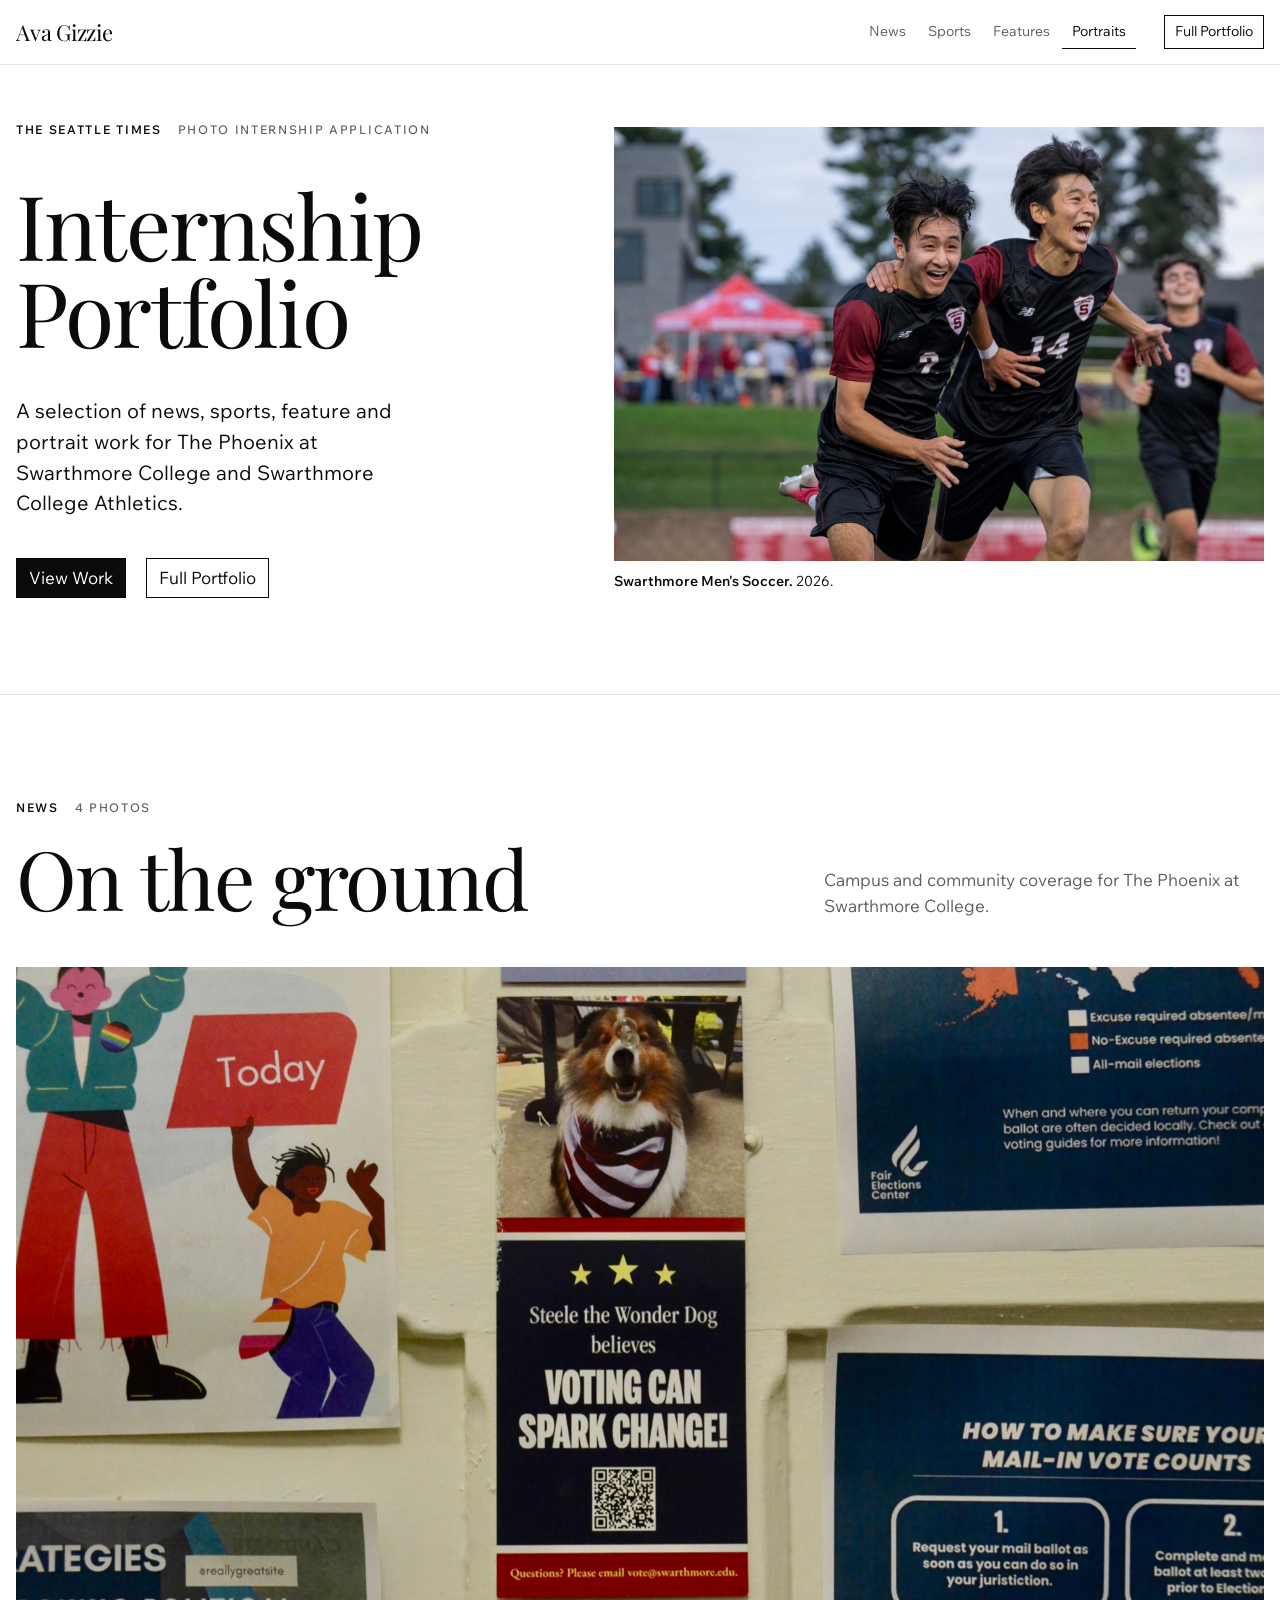
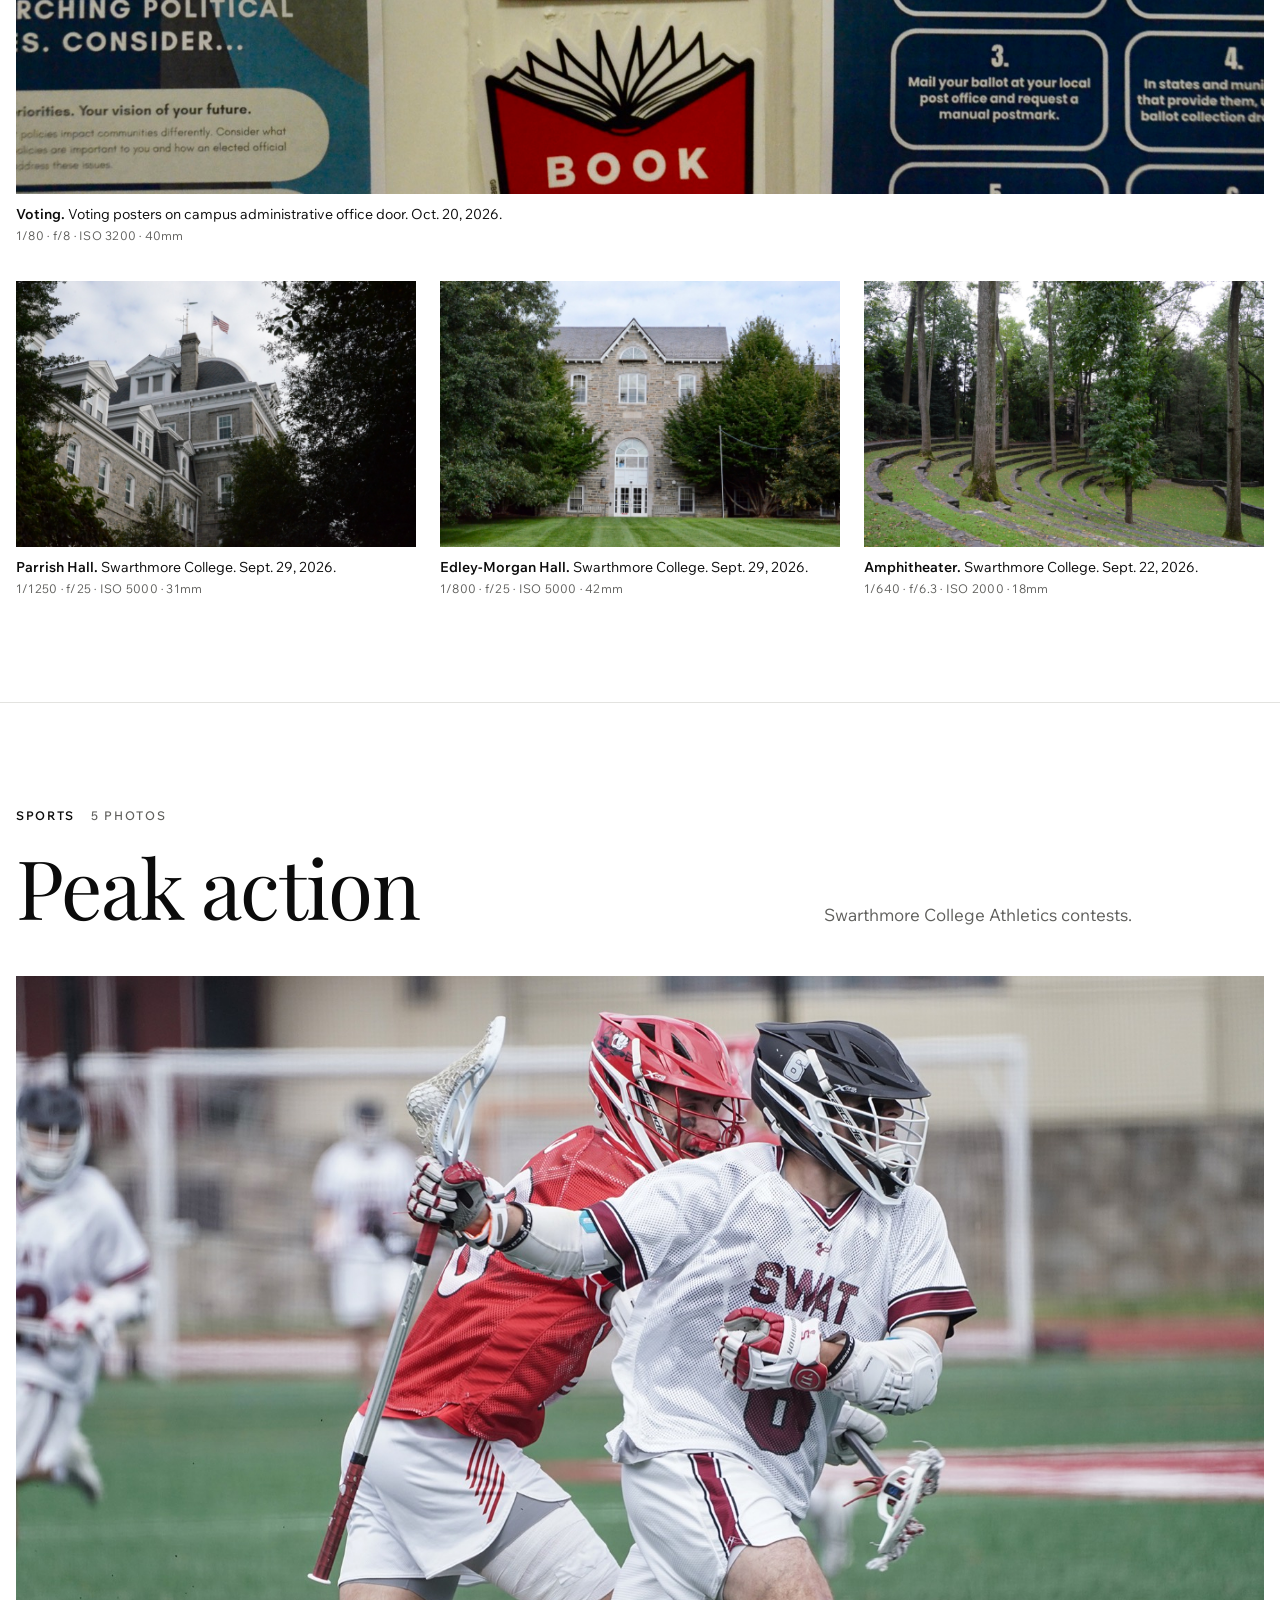
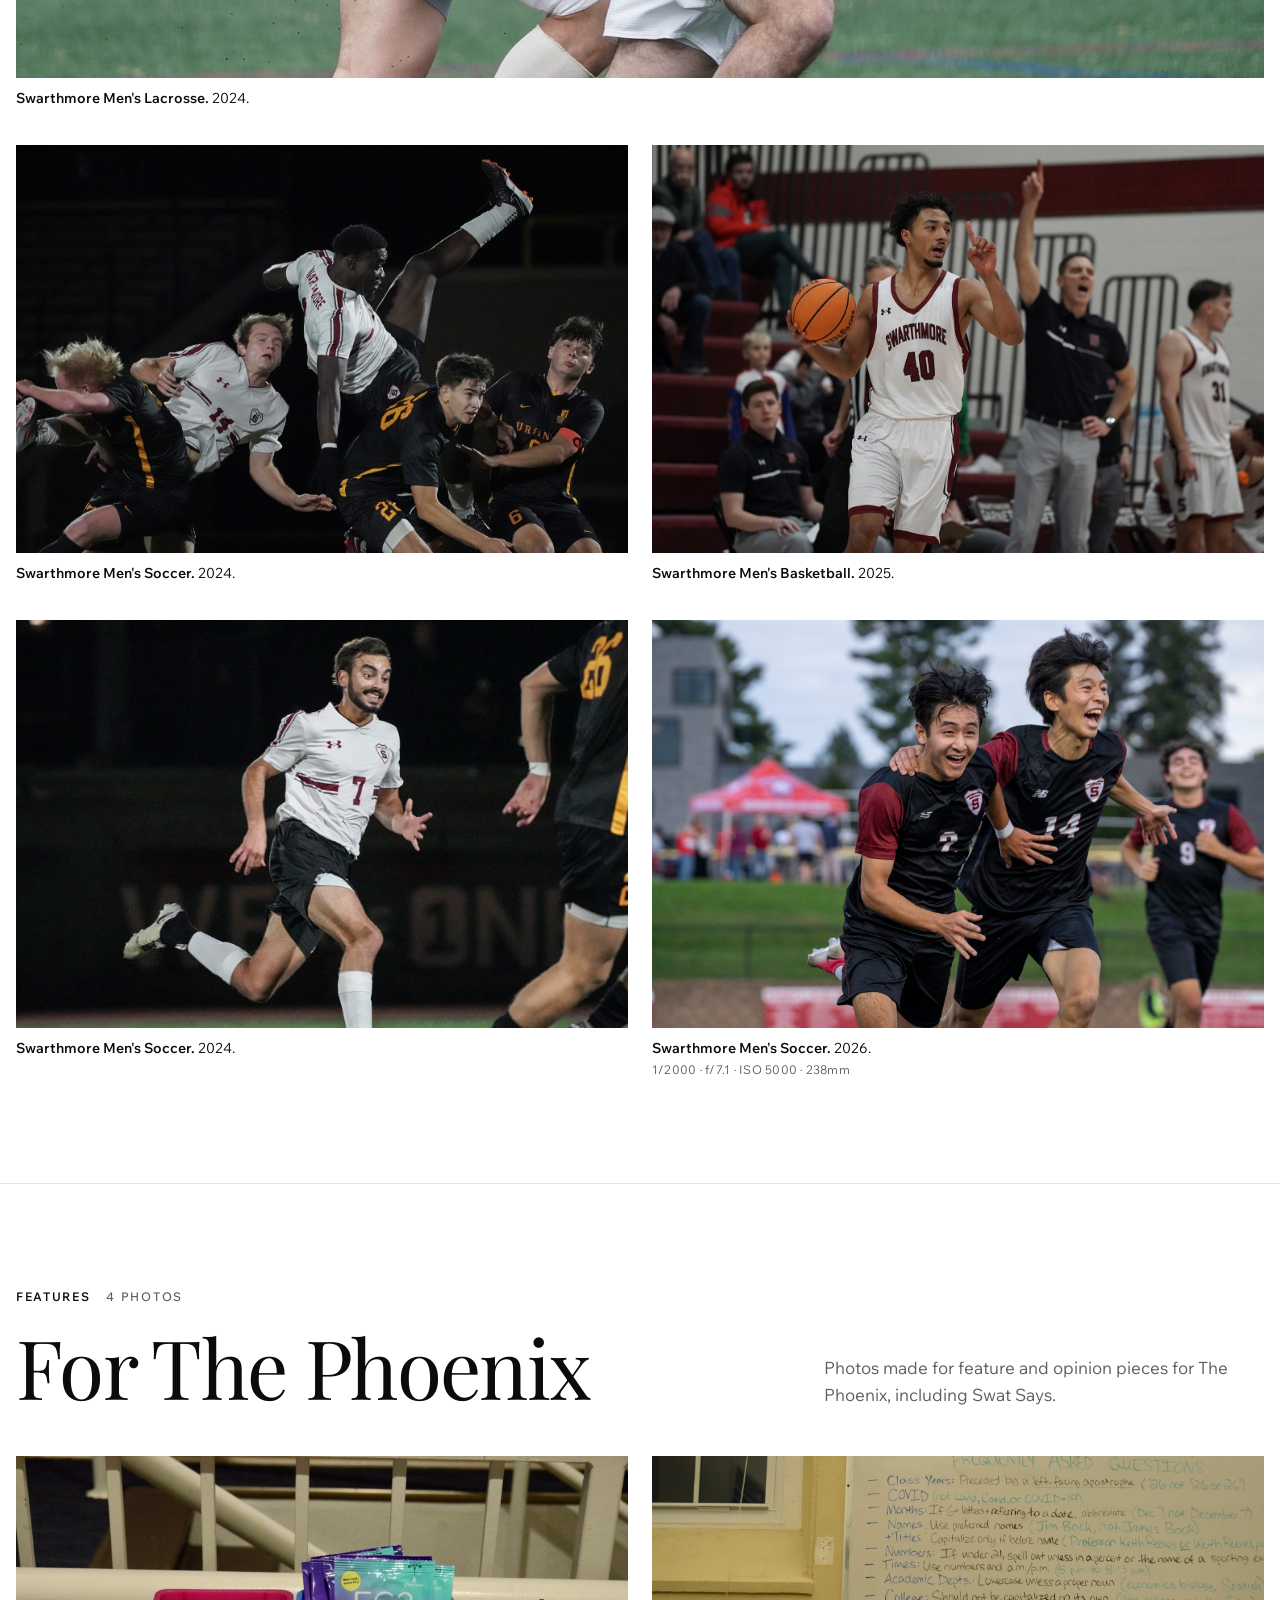
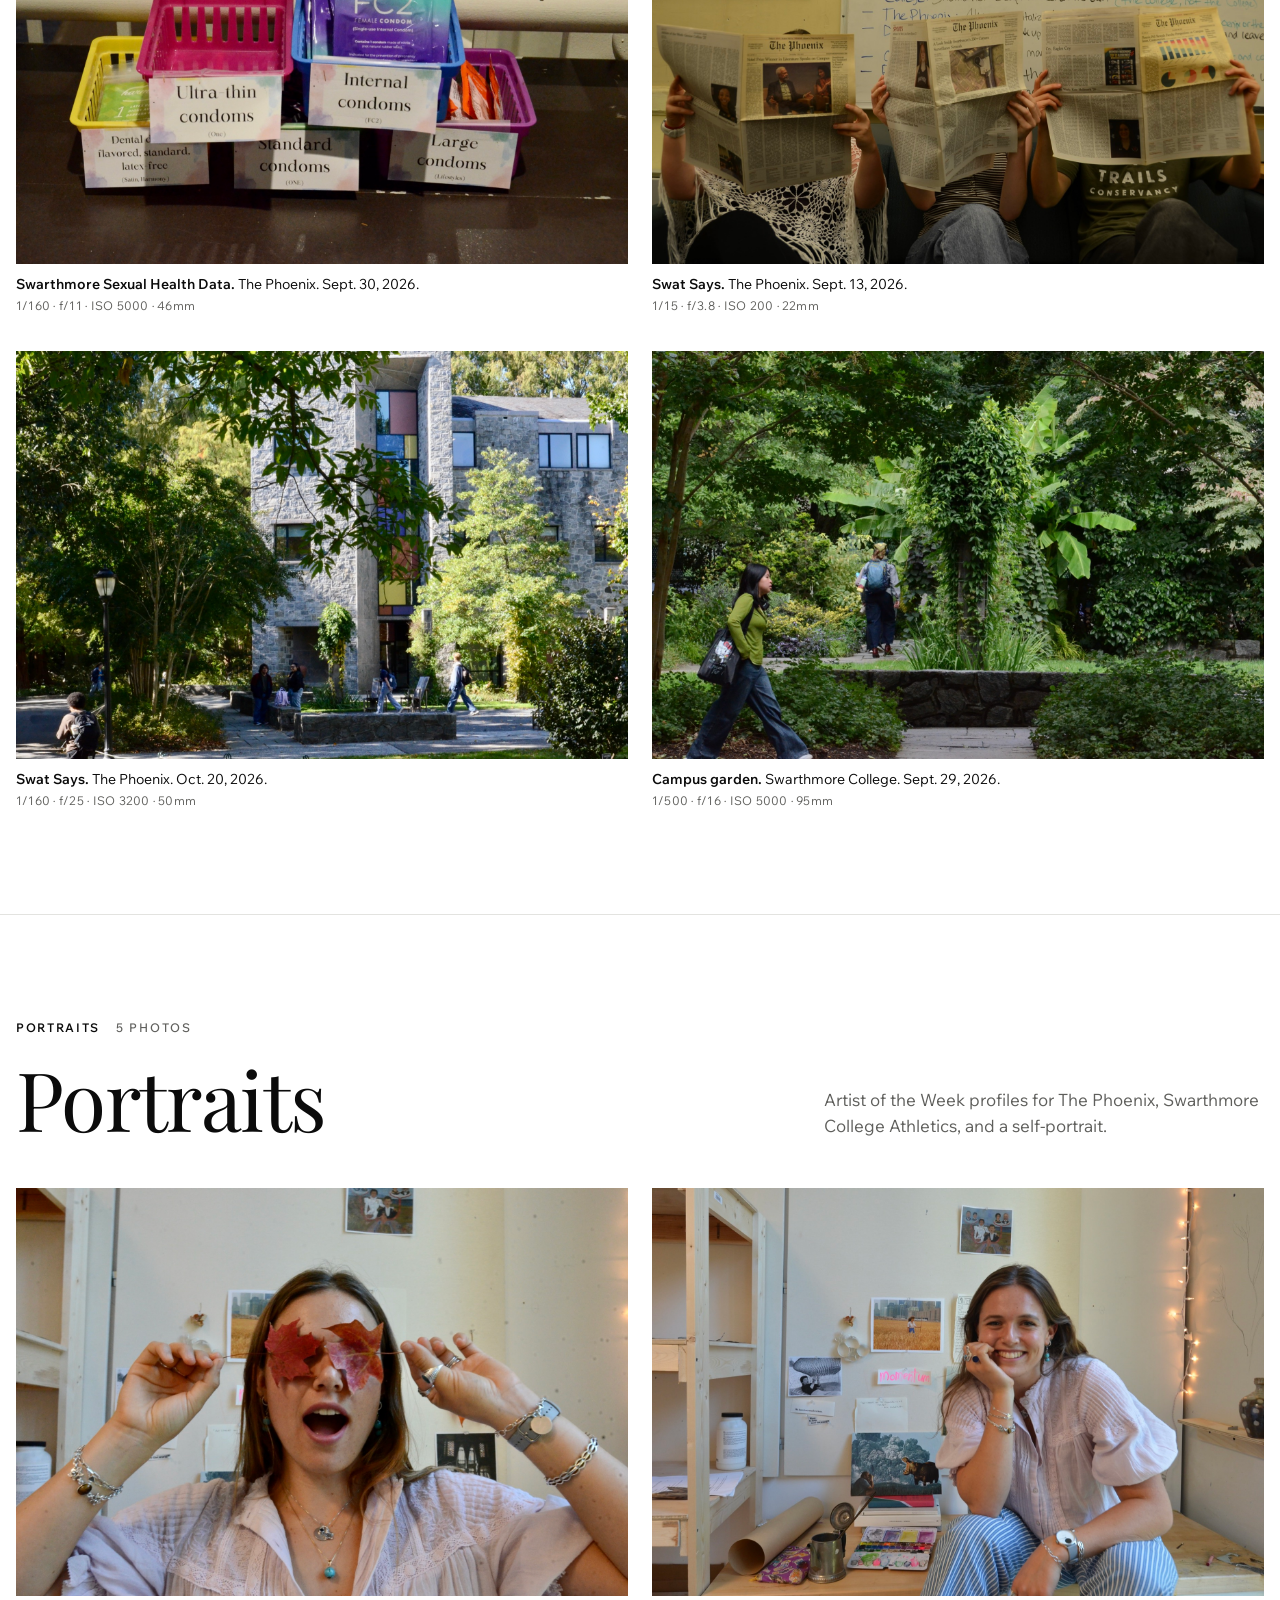
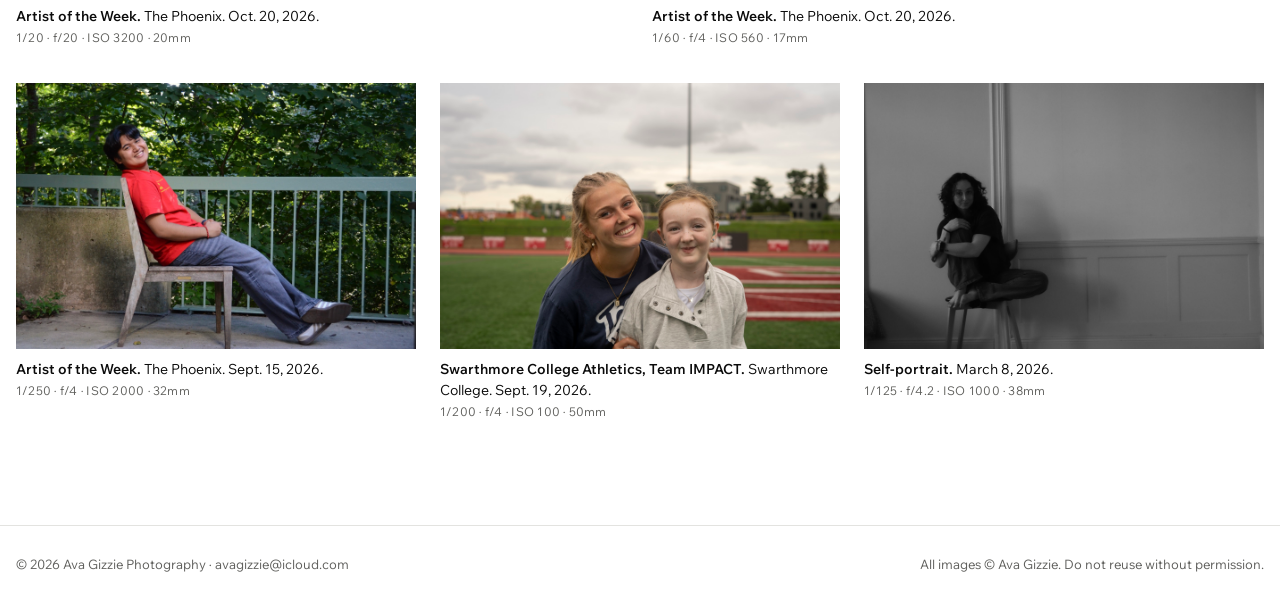
==== seattle-times.html @ 12db4d7e "added seattle tab" ====
<!doctype html>
<html lang="en">
<head>
  <meta charset="utf-8">
  <meta name="viewport" content="width=device-width, initial-scale=1, viewport-fit=cover">
  <title>Seattle Times Application · Ava Gizzie Photography</title>
  <meta name="description" content="Ava Gizzie's photo internship application portfolio for The Seattle Times: news, sports, features and portraits.">
  <link rel="preconnect" href="https://fonts.googleapis.com">
  <link rel="preconnect" href="https://fonts.gstatic.com" crossorigin>
  <link rel="stylesheet" href="https://fonts.googleapis.com/css2?family=Playfair+Display:ital,wght@0,400;0,500;1,400&family=Wix+Madefor+Text:wght@400;500;600&display=swap">
  <link rel="stylesheet" href="css/style.css">
  <script src="js/main.js" defer></script>
</head>
<body>
  <nav class="nav" aria-label="Sections">
    <div class="wrap">
      <a class="brand" href="index.html">Ava Gizzie</a>
      <div class="links" id="links">
        <a href="#news">News</a>
        <a href="#sports">Sports</a>
        <a href="#features">Features</a>
        <a href="#portraits">Portraits</a>
      </div>
      <a class="tab" href="index.html">Full Portfolio</a>
    </div>
  </nav>

  <header class="hero" id="top">
    <div class="wrap hero-grid">
      <div class="hero-text">
        <div class="eyebrow"><b>The Seattle Times</b><span>Photo internship application</span></div>
        <h1>Internship Portfolio</h1>
        <p>A selection of news, sports, feature and portrait work for The Phoenix at Swarthmore College and Swarthmore College Athletics.</p>
        <div class="btns">
          <a class="btn" href="#news">View Work</a>
          <a class="btn ghost" href="index.html">Full Portfolio</a>
        </div>
      </div>

      <figure>
        <button class="frame" style="--ar:1800/1200">
          <img src="images/sports--swarthmore-college-mens-soccer-18-2026.jpg" alt="Close-up of two teammates laughing as they run off together after a goal." width="1800" height="1200" loading="lazy">
        </button>
        <figcaption><span class="dl">Swarthmore Men's Soccer.</span> 2026.</figcaption>
      </figure>
    </div>
  </header>

  <main>
    <section id="news">
      <div class="wrap">
        <div class="sec-head">
          <div class="eyebrow"><b>News</b><span>4 photos</span></div>
          <h2>On the ground</h2>
          <p class="lede">Campus and community coverage for The Phoenix at Swarthmore College.</p>
        </div>
        <div class="g6">
          <figure class="c6 lead">
            <button class="frame" style="--ar:1800/1192">
              <img src="images/news--voting-article-swarthmore-college-2026.jpg" alt="A bulletin board covered in voting and mail-in ballot posters." width="1800" height="1192" loading="lazy">
            </button>
            <figcaption><span class="dl">Voting.</span> Voting posters on campus administrative office door. Oct. 20, 2026.<span class="exif">1/80 · f/8 · ISO 3200 · 40mm</span></figcaption>
          </figure>

          <figure class="c2">
            <button class="frame" style="--ar:1800/1192">
              <img src="images/news--parrish-hall-2-swarthmore-college-2026.jpg" alt="Parrish Hall's dormers and cupola framed by dark trees." width="1800" height="1192" loading="lazy">
            </button>
            <figcaption><span class="dl">Parrish Hall.</span> Swarthmore College. Sept. 29, 2026.<span class="exif">1/1250 · f/25 · ISO 5000 · 31mm</span></figcaption>
          </figure>

          <figure class="c2">
            <button class="frame" style="--ar:1800/1192">
              <img src="images/news--edley-morgan-hall-swarthmore-college-2026.jpg" alt="The stone facade of Edley-Morgan Hall behind a striped lawn." width="1800" height="1192" loading="lazy">
            </button>
            <figcaption><span class="dl">Edley-Morgan Hall.</span> Swarthmore College. Sept. 29, 2026.<span class="exif">1/800 · f/25 · ISO 5000 · 42mm</span></figcaption>
          </figure>

          <figure class="c2">
            <button class="frame" style="--ar:1800/1192">
              <img src="images/news--ampitheater-swarthmore-college-2026.jpg" alt="Grass terraces of the outdoor amphitheater among tall trees." width="1800" height="1192" loading="lazy">
            </button>
            <figcaption><span class="dl">Amphitheater.</span> Swarthmore College. Sept. 22, 2026.<span class="exif">1/640 · f/6.3 · ISO 2000 · 18mm</span></figcaption>
          </figure>
        </div>
      </div>
    </section>

    <section id="sports">
      <div class="wrap">
        <div class="sec-head">
          <div class="eyebrow"><b>Sports</b><span>5 photos</span></div>
          <h2>Peak action</h2>
          <p class="lede">Swarthmore College Athletics contests.</p>
        </div>
        <div class="g6">
          <figure class="c6 lead">
            <button class="frame" style="--ar:1800/1012">
              <img src="images/sports--swarthmore-college-mens-lacrosse-1-2024.jpg" alt="A Swarthmore attacker drives past a defender in red." width="1800" height="1012" loading="lazy">
            </button>
            <figcaption><span class="dl">Swarthmore Men's Lacrosse.</span> 2024.</figcaption>
          </figure>

          <figure class="c3">
            <button class="frame" style="--ar:1800/1012">
              <img src="images/sports--swarthmore-college-mens-soccer-2-2024.jpg" alt="Players collide midair going up for a header at night." width="1800" height="1012" loading="lazy">
            </button>
            <figcaption><span class="dl">Swarthmore Men's Soccer.</span> 2024.</figcaption>
          </figure>

          <figure class="c3">
            <button class="frame" style="--ar:1800/1012">
              <img src="images/sports--swarthmore-college-mens-basketball-1-2025.jpg" alt="A Swarthmore guard brings the ball up as the bench celebrates." width="1800" height="1012" loading="lazy">
            </button>
            <figcaption><span class="dl">Swarthmore Men's Basketball.</span> 2025.</figcaption>
          </figure>

          <figure class="c3">
            <button class="frame" style="--ar:1800/1012">
              <img src="images/sports--swarthmore-college-mens-soccer-1-2024.jpg" alt="A Swarthmore player sprints upfield under the lights." width="1800" height="1012" loading="lazy">
            </button>
            <figcaption><span class="dl">Swarthmore Men's Soccer.</span> 2024.</figcaption>
          </figure>

          <figure class="c3">
            <button class="frame" style="--ar:1800/1200">
              <img src="images/sports--swarthmore-college-mens-soccer-18-2026.jpg" alt="Close-up of two teammates laughing as they run off together after a goal." width="1800" height="1200" loading="lazy">
            </button>
            <figcaption><span class="dl">Swarthmore Men's Soccer.</span> 2026.<span class="exif">1/2000 · f/7.1 · ISO 5000 · 238mm</span></figcaption>
          </figure>
        </div>
      </div>
    </section>

    <section id="features">
      <div class="wrap">
        <div class="sec-head">
          <div class="eyebrow"><b>Features</b><span>4 photos</span></div>
          <h2>For The Phoenix</h2>
          <p class="lede">Photos made for feature and opinion pieces for The Phoenix, including Swat Says.</p>
        </div>
        <div class="g6">
          <figure class="c3">
            <button class="frame" style="--ar:1800/1192">
              <img src="images/features--the-phoenix-sexual-health-data-2026.jpg" alt="Baskets of labeled condoms on a table." width="1800" height="1192" loading="lazy">
            </button>
            <figcaption><span class="dl">Swarthmore Sexual Health Data.</span> The Phoenix. Sept. 30, 2026.<span class="exif">1/160 · f/11 · ISO 5000 · 46mm</span></figcaption>
          </figure>

          <figure class="c3">
            <button class="frame" style="--ar:1800/1192">
              <img src="images/features--the-phoenix-swat-says-2026.jpg" alt="Three people hide their faces behind open copies of The Phoenix." width="1800" height="1192" loading="lazy">
            </button>
            <figcaption><span class="dl">Swat Says.</span> The Phoenix. Sept. 13, 2026.<span class="exif">1/15 · f/3.8 · ISO 200 · 22mm</span></figcaption>
          </figure>

          <figure class="c3">
            <button class="frame" style="--ar:1800/1192">
              <img src="images/features--the-phoenix-swat-says-2-2026.jpg" alt="Students pass a stone dorm in bright autumn sun." width="1800" height="1192" loading="lazy">
            </button>
            <figcaption><span class="dl">Swat Says.</span> The Phoenix. Oct. 20, 2026.<span class="exif">1/160 · f/25 · ISO 3200 · 50mm</span></figcaption>
          </figure>

          <figure class="c3">
            <button class="frame" style="--ar:1800/1192">
              <img src="images/features--dsc-6370.jpg" alt="A student in a green sweater walks past a lush garden as another student with a backpack walks away down a stone path." width="1800" height="1192" loading="lazy">
            </button>
            <figcaption><span class="dl">Campus garden.</span> Swarthmore College. Sept. 29, 2026.<span class="exif">1/500 · f/16 · ISO 5000 · 95mm</span></figcaption>
          </figure>
        </div>
      </div>
    </section>

    <section id="portraits">
      <div class="wrap">
        <div class="sec-head">
          <div class="eyebrow"><b>Portraits</b><span>5 photos</span></div>
          <h2>Portraits</h2>
          <p class="lede">Artist of the Week profiles for The Phoenix, Swarthmore College Athletics, and a self-portrait.</p>
        </div>
        <div class="g6">
          <figure class="c3">
            <button class="frame" style="--ar:1800/1192">
              <img src="images/portraits--the-phoenix-artist-of-the-week-6.jpg" alt="An artist holds red leaves over her eyes in her studio." width="1800" height="1192" loading="lazy">
            </button>
            <figcaption><span class="dl">Artist of the Week.</span> The Phoenix. Oct. 20, 2026.<span class="exif">1/20 · f/20 · ISO 3200 · 20mm</span></figcaption>
          </figure>

          <figure class="c3">
            <button class="frame" style="--ar:1800/1192">
              <img src="images/portraits--the-phoenix-artist-of-the-week-7.jpg" alt="The artist smiles at her desk among her paintings." width="1800" height="1192" loading="lazy">
            </button>
            <figcaption><span class="dl">Artist of the Week.</span> The Phoenix. Oct. 20, 2026.<span class="exif">1/60 · f/4 · ISO 560 · 17mm</span></figcaption>
          </figure>

          <figure class="c2">
            <button class="frame" style="--ar:1800/1192">
              <img src="images/portraits--the-phoenix-artist-of-the-week-3.jpg" alt="The artist leans back in a chair, laughing." width="1800" height="1192" loading="lazy">
            </button>
            <figcaption><span class="dl">Artist of the Week.</span> The Phoenix. Sept. 15, 2026.<span class="exif">1/250 · f/4 · ISO 2000 · 32mm</span></figcaption>
          </figure>

          <figure class="c2">
            <button class="frame" style="--ar:1800/1200">
              <img src="images/portraits--swarthmore-college-team-impact-2026.jpg" alt="A Swarthmore athlete and a young girl smile together beside the field." width="1800" height="1200" loading="lazy">
            </button>
            <figcaption><span class="dl">Swarthmore College Athletics, Team IMPACT.</span> Swarthmore College. Sept. 19, 2026.<span class="exif">1/200 · f/4 · ISO 100 · 50mm</span></figcaption>
          </figure>

          <figure class="c2">
            <button class="frame" style="--ar:1800/1191">
              <img src="images/portraits--self-portait-1.jpg" alt="Black-and-white self-portrait crouched on a stool." width="1800" height="1191" loading="lazy">
            </button>
            <figcaption><span class="dl">Self-portrait.</span> March 8, 2026.<span class="exif">1/125 · f/4.2 · ISO 1000 · 38mm</span></figcaption>
          </figure>
        </div>
      </div>
    </section>
  </main>

  <footer>
    <div class="wrap"><span>© 2026 Ava Gizzie Photography · avagizzie@icloud.com</span><span>All images © Ava Gizzie. Do not reuse without permission.</span></div>
  </footer>

  <dialog id="lb" aria-label="Photo viewer">
    <button class="close" id="lbClose">Close ✕</button>
    <figure>
      <img id="lbImg" alt="">
      <figcaption id="lbCap"></figcaption>
    </figure>
  </dialog>
</body>
</html>
---- css/style.css ----
/* Base reset */
*, *::before, *::after { box-sizing: border-box; }
:root { padding-top: env(safe-area-inset-top, 0px); padding-bottom: env(safe-area-inset-bottom, 0px); }
body { margin: 0; }
img { max-width: 100%; }
[hidden] { display: none !important; }

/* Layout: white gallery wall, one long scroll. Large light serif for names and section titles, quiet sans for everything else, square black buttons. Photos carry all the color. */
:root {
  --bg: #ffffff;
  --surface: #f1f1ef;
  --fg: #0b0b0b;
  --muted: #5f5f5c;
  --rule: #e3e3e0;
  --display: "Playfair Display", "Didot", "Bodoni 72", Georgia, serif;
  --body: "Wix Madefor Text", "Helvetica Neue", Helvetica, Arial, sans-serif;
  --gutter-l: max(16px, env(safe-area-inset-left, 0px));
  --gutter-r: max(16px, env(safe-area-inset-right, 0px));
  --maxw: 1320px;
}
@media (prefers-color-scheme: dark) {
  :root:not([data-theme="light"]) {
    --bg: #0d0d0d; --surface: #1b1b1a; --fg: #f2f2ef; --muted: #a09f9b; --rule: #2a2a28;
    color-scheme: dark;
  }
}
:root[data-theme="dark"] {
  --bg: #0d0d0d; --surface: #1b1b1a; --fg: #f2f2ef; --muted: #a09f9b; --rule: #2a2a28;
  color-scheme: dark;
}

html { scroll-behavior: smooth; scroll-padding-top: 72px; }
@media (prefers-reduced-motion: reduce) { html { scroll-behavior: auto; } }
body { background: var(--bg); color: var(--fg); font-family: var(--body); font-size: 17px; line-height: 1.55; }
body::before { content: ""; position: fixed; inset: 0 0 auto; height: env(safe-area-inset-top, 0px); z-index: 10; background: var(--bg); }

.wrap { max-width: var(--maxw); margin-inline: auto; padding-left: var(--gutter-l); padding-right: var(--gutter-r); }
a { color: inherit; }
:focus-visible { outline: 2px solid var(--fg); outline-offset: 3px; }

/* ---------- nav ---------- */
.nav { position: sticky; top: env(safe-area-inset-top, 0px); z-index: 9; background: color-mix(in srgb, var(--bg) 94%, transparent); backdrop-filter: blur(8px); border-bottom: 1px solid var(--rule); }
.nav .wrap { display: flex; align-items: center; gap: 28px; height: 64px; }
.brand { font-family: var(--display); font-size: 22px; letter-spacing: -.01em; text-decoration: none; white-space: nowrap; }
.links { position: relative; display: flex; gap: 2px; margin-left: auto; overflow-x: auto; scrollbar-width: none; min-width: 0; }
.links::-webkit-scrollbar { display: none; }
.links a { font-size: 14px; text-decoration: none; color: var(--muted); padding: 6px 10px; white-space: nowrap; border-bottom: 1px solid transparent; }
.links a:hover { color: var(--fg); }
.links a.on { color: var(--fg); border-bottom-color: var(--fg); }
/* page tab: links between the main portfolio and the Seattle Times page */
.tab { font-size: 14px; text-decoration: none; padding: 5px 10px; border: 1px solid var(--fg); white-space: nowrap; flex-shrink: 0; }
.tab:hover { background: var(--fg); color: var(--bg); }

/* ---------- type ---------- */
.eyebrow { font-size: 12px; font-weight: 500; letter-spacing: .14em; text-transform: uppercase; color: var(--muted); display: flex; gap: 16px; flex-wrap: wrap; }
.eyebrow b { color: var(--fg); font-weight: 600; }
h1, h2, h3 { font-family: var(--display); font-weight: 400; text-wrap: balance; margin: 0; letter-spacing: -.02em; }
h2 { font-size: clamp(42px, 6.4vw, 84px); line-height: 1; }
h3 { font-size: 24px; line-height: 1.15; }
p { margin: 0; }
.lede { max-width: 54ch; color: var(--muted); font-size: 17px; }
.sub { font-family: var(--display); font-size: clamp(24px, 2.4vw, 32px); letter-spacing: -.01em; margin: 72px 0 24px; padding-top: 20px; border-top: 1px solid var(--rule); }
.sub:first-of-type { margin-top: 0; }

.btns { display: flex; gap: 20px; flex-wrap: wrap; }
.btn { font-family: var(--body); font-size: 17px; text-decoration: none; padding: 7px 12px; border: 1px solid var(--fg); background: var(--fg); color: var(--bg); line-height: 1.4; }
.btn.ghost { background: transparent; color: var(--fg); }
.btn:hover { opacity: .8; }

/* ---------- hero ---------- */
.hero { padding-block: 56px 96px; }
.hero-grid { display: grid; grid-template-columns: minmax(0, 5fr) minmax(0, 6fr); gap: 56px; align-items: center; }
.hero-text { display: grid; gap: 40px; }
.hero h1 { font-size: clamp(56px, 7vw, 104px); line-height: .98; }
.hero-text p { font-size: clamp(18px, 1.6vw, 22px); line-height: 1.5; max-width: 30ch; }

/* ---------- photos ---------- */
figure { margin: 0; display: grid; gap: 10px; min-width: 0; align-content: start; }
.frame { position: relative; overflow: hidden; background: var(--surface); cursor: zoom-in; display: block; width: 100%; max-width: 100%; border: 0; padding: 0; aspect-ratio: 3 / 2; }
.frame img { position: absolute; inset: 0; width: 100%; height: 100%; object-fit: cover; transition: transform .5s ease; }
.frame:hover img { transform: scale(1.02); }
@media (prefers-reduced-motion: reduce) { .frame img { transition: none; } .frame:hover img { transform: none; } }
.natural .frame, .lead .frame { aspect-ratio: var(--ar); }

figcaption { font-size: 14px; line-height: 1.5; max-width: 70ch; }
figcaption .dl { font-weight: 600; }
.exif { display: block; font-size: 12px; color: var(--muted); letter-spacing: .02em; margin-top: 2px; font-variant-numeric: tabular-nums; }

/* placeholder tones, only for sample video and blog */
.ph::after { content: ""; position: absolute; inset: 0; opacity: .22; mix-blend-mode: overlay; background-image: url("data:image/svg+xml;utf8,<svg xmlns='http://www.w3.org/2000/svg' width='160' height='160'><filter id='n'><feTurbulence type='fractalNoise' baseFrequency='.9' numOctaves='2' stitchTiles='stitch'/></filter><rect width='100%' height='100%' filter='url(%23n)'/></svg>"); }
.t-night { background: radial-gradient(60% 50% at 30% 15%, #f6d58e 0, transparent 60%), linear-gradient(180deg, #1c2638, #0a0e15); }
.t-overcast { background: linear-gradient(170deg, #9aa1a8 0, #5b6268 55%, #2d3236 100%); }
.t-turf { background: linear-gradient(180deg, #7aa6c9 0 28%, #3e6d3a 28%, #1c2f1a); }
.t-studio { background: radial-gradient(50% 60% at 40% 45%, #f0c9b4, #8c5f52 55%, #2a1b18); }
.sample { font-size: 12px; color: var(--muted); background: var(--surface); padding: 6px 10px; justify-self: start; }

/* ---------- sections ---------- */
section { padding-block: 104px; border-top: 1px solid var(--rule); }
.sec-head { display: grid; grid-template-columns: minmax(0, 1fr) minmax(0, 40ch); gap: 20px 48px; align-items: end; margin-bottom: 48px; }
.sec-head .eyebrow { grid-column: 1 / -1; }

/* grids: .g12 and .g6 share span classes, e.g. c3 is a quarter of g12 or half of g6 */
.g12, .g6 { display: grid; gap: 36px 24px; }
.g12 { grid-template-columns: repeat(12, minmax(0, 1fr)); }
.g6 { grid-template-columns: repeat(6, minmax(0, 1fr)); }
.c2 { grid-column: span 2; } .c3, .c3q { grid-column: span 3; } .c4 { grid-column: span 4; }
.c6 { grid-column: span 6; } .c8 { grid-column: span 8; }
.stack { display: grid; gap: 36px; align-content: start; }
/* equal-height row: columns sized by each photo's width/height */
.ratio-row { display: grid; grid-template-columns: 1.511fr .853fr 1.638fr; gap: 24px; }
.ratio-row .frame { aspect-ratio: var(--ar); }

/* photo essay: sticky text, frames scroll past */
.essay { display: grid; grid-template-columns: minmax(0, 4fr) minmax(0, 7fr); gap: 64px; }
.essay-text { position: sticky; top: 104px; align-self: start; display: grid; gap: 22px; }
.essay-text .lede { color: var(--fg); }
.essay-frames { display: grid; gap: 64px; counter-reset: fr; }
.essay-frames figure { counter-increment: fr; }
.essay-frames .frame { aspect-ratio: var(--ar); }
.essay-frames figcaption::before { content: counter(fr, decimal-leading-zero) " / 08"; display: block; font-size: 12px; font-weight: 600; letter-spacing: .14em; color: var(--muted); margin-bottom: 4px; }

/* video */
.play { position: absolute; inset: 0; display: grid; place-items: center; z-index: 1; }
.play span { width: 88px; height: 88px; border-radius: 50%; background: rgba(255,255,255,.92); display: grid; place-items: center; }
.play span::before { content: ""; border-left: 26px solid #111; border-top: 16px solid transparent; border-bottom: 16px solid transparent; margin-left: 6px; }
.r-169 { aspect-ratio: 16 / 9; cursor: default; }

/* blog */
.posts { display: grid; border-top: 1px solid var(--fg); }
.post { display: grid; grid-template-columns: 130px minmax(0, 1fr) 170px; gap: 28px; align-items: center; padding-block: 24px; border-bottom: 1px solid var(--rule); text-decoration: none; }
.post time { font-size: 13px; color: var(--muted); font-variant-numeric: tabular-nums; }
.post h3 { font-size: 28px; }
.post p { color: var(--muted); font-size: 15px; margin-top: 6px; }
.post .frame { cursor: pointer; }
.post:hover h3 { text-decoration: underline; text-decoration-thickness: 1px; text-underline-offset: 5px; }

/* about / contact */
.about { display: grid; grid-template-columns: minmax(0, 4fr) minmax(0, 7fr); gap: 64px; align-items: start; }
.about .frame { aspect-ratio: 4 / 5; }
.about-text { display: grid; gap: 20px; }
.about-text p { max-width: 60ch; }
.contact { display: grid; grid-template-columns: repeat(3, minmax(0, 1fr)); gap: 20px; margin-top: 12px; padding-top: 20px; border-top: 1px solid var(--rule); }
.contact div { display: grid; gap: 4px; min-width: 0; }
.contact .k { font-size: 12px; letter-spacing: .14em; text-transform: uppercase; color: var(--muted); }
.contact .v { font-size: 17px; overflow-wrap: anywhere; user-select: all; }

footer { border-top: 1px solid var(--rule); padding-block: 28px 40px; }
footer .wrap { display: flex; justify-content: space-between; gap: 16px; flex-wrap: wrap; font-size: 13px; color: var(--muted); }

/* lightbox */
dialog { border: 0; padding: 0; background: transparent; max-width: min(1400px, 94vw); max-height: 94vh; color: #eee; overflow: visible; }
dialog::backdrop { background: rgba(8,8,8,.94); }
dialog figure { justify-items: center; }
dialog img { display: block; max-width: 100%; max-height: 82vh; width: auto; height: auto; }
dialog figcaption { color: #e8e8e8; justify-self: start; }
dialog .exif { color: #aaa; }
.close { position: fixed; top: calc(14px + env(safe-area-inset-top, 0px)); right: calc(16px + env(safe-area-inset-right, 0px)); font-family: var(--body); font-size: 14px; background: #fff; color: #111; border: 0; padding: 8px 12px; cursor: pointer; }

/* ---------- responsive ---------- */
@media (max-width: 900px) {
  .hero-grid { grid-template-columns: minmax(0, 1fr); gap: 40px; }
  .g12, .g6 { grid-template-columns: repeat(2, minmax(0, 1fr)); gap: 28px 16px; }
  .c2, .c3, .c3q, .c4 { grid-column: span 1; }
  .c6, .c8, .stack { grid-column: 1 / -1; }
  .stack { grid-template-columns: 1fr 1fr; gap: 16px; }
  .essay, .about { grid-template-columns: minmax(0, 1fr); gap: 24px; }
  .essay-text { position: static; }
  .sec-head { grid-template-columns: minmax(0, 1fr); }
}
@media (max-width: 560px) {
  body { font-size: 16px; }
  section { padding-block: 72px; }
  .hero { padding-block: 36px 64px; }
  .hero-text { gap: 28px; }
  .g12, .g6, .stack { grid-template-columns: minmax(0, 1fr); }
  .ratio-row { grid-template-columns: minmax(0, 1fr); }
  .post { grid-template-columns: minmax(0, 1fr) 96px; gap: 6px 16px; }
  .post time { grid-column: 1 / -1; }
  .post h3 { font-size: 22px; }
  .contact { grid-template-columns: minmax(0, 1fr); }
  .brand { font-size: 19px; }
  .nav .wrap { gap: 12px; }
  .tab { font-size: 13px; padding: 4px 8px; }
}
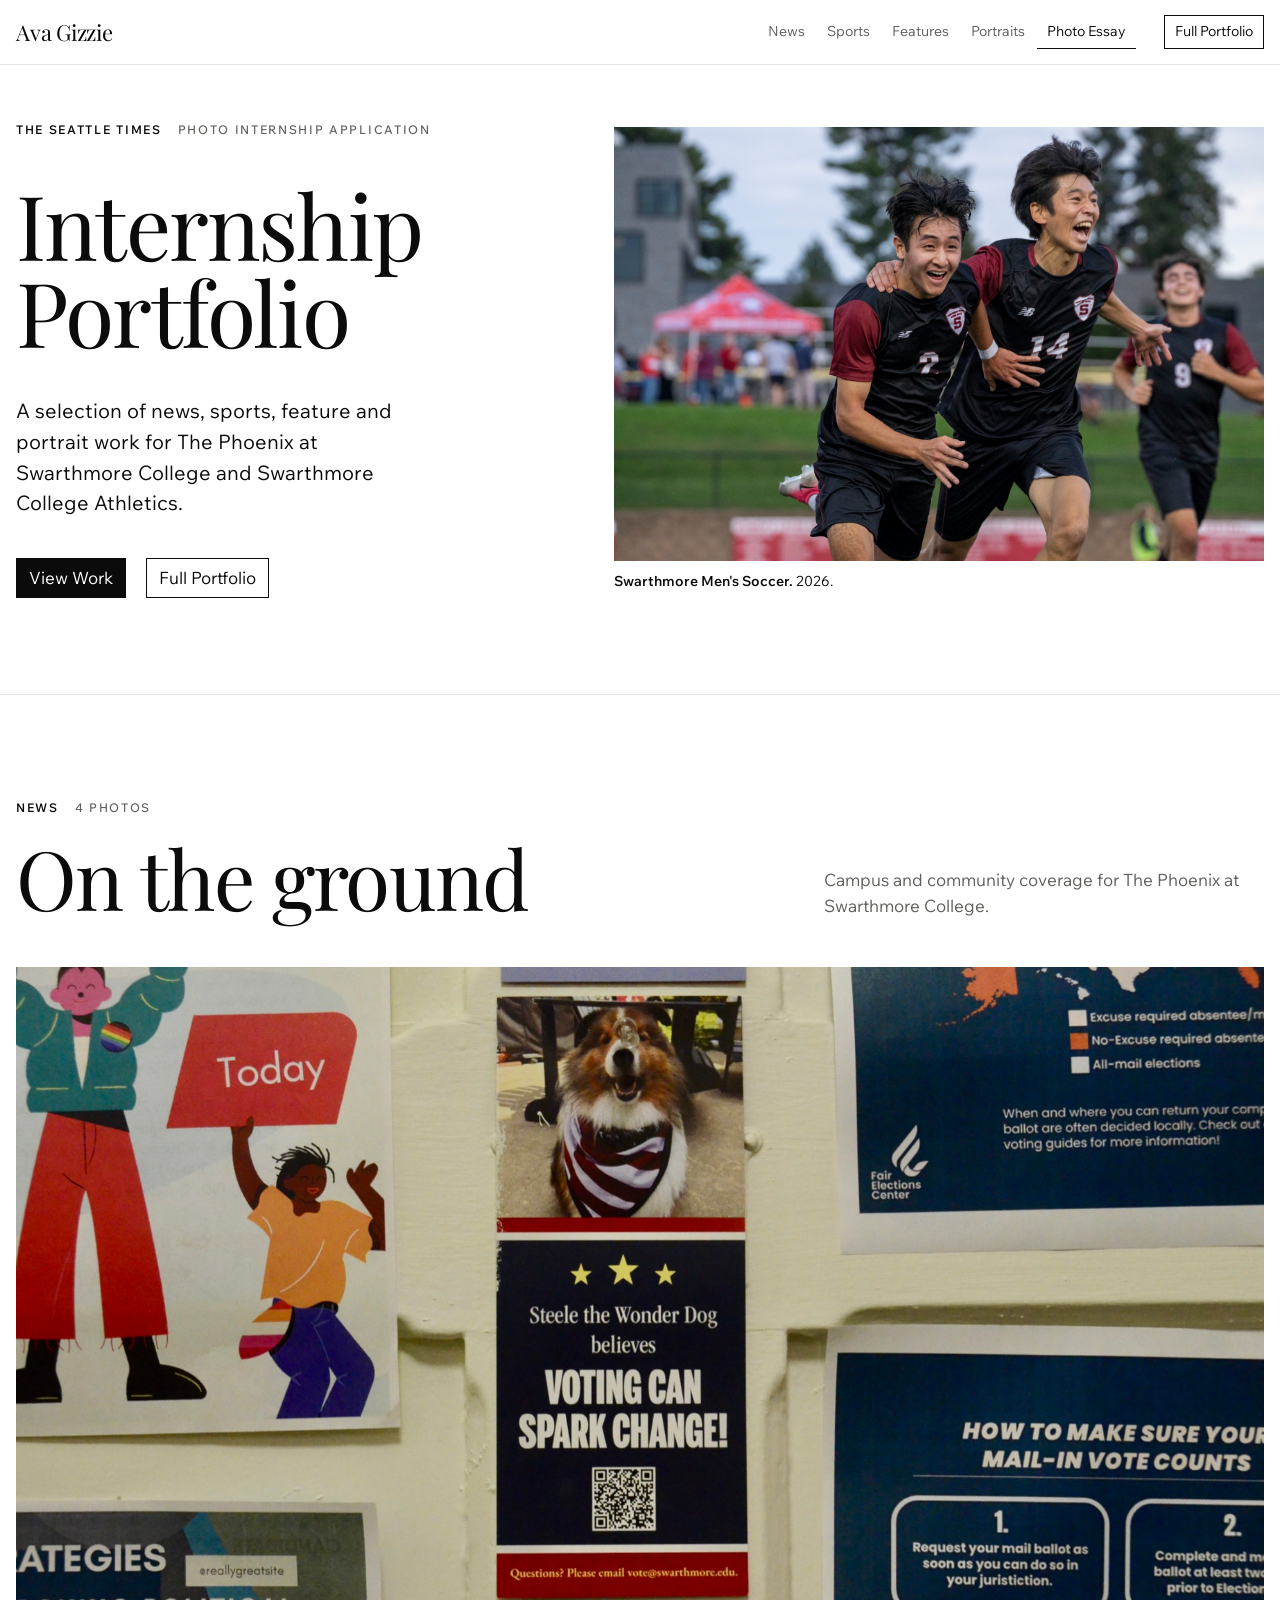
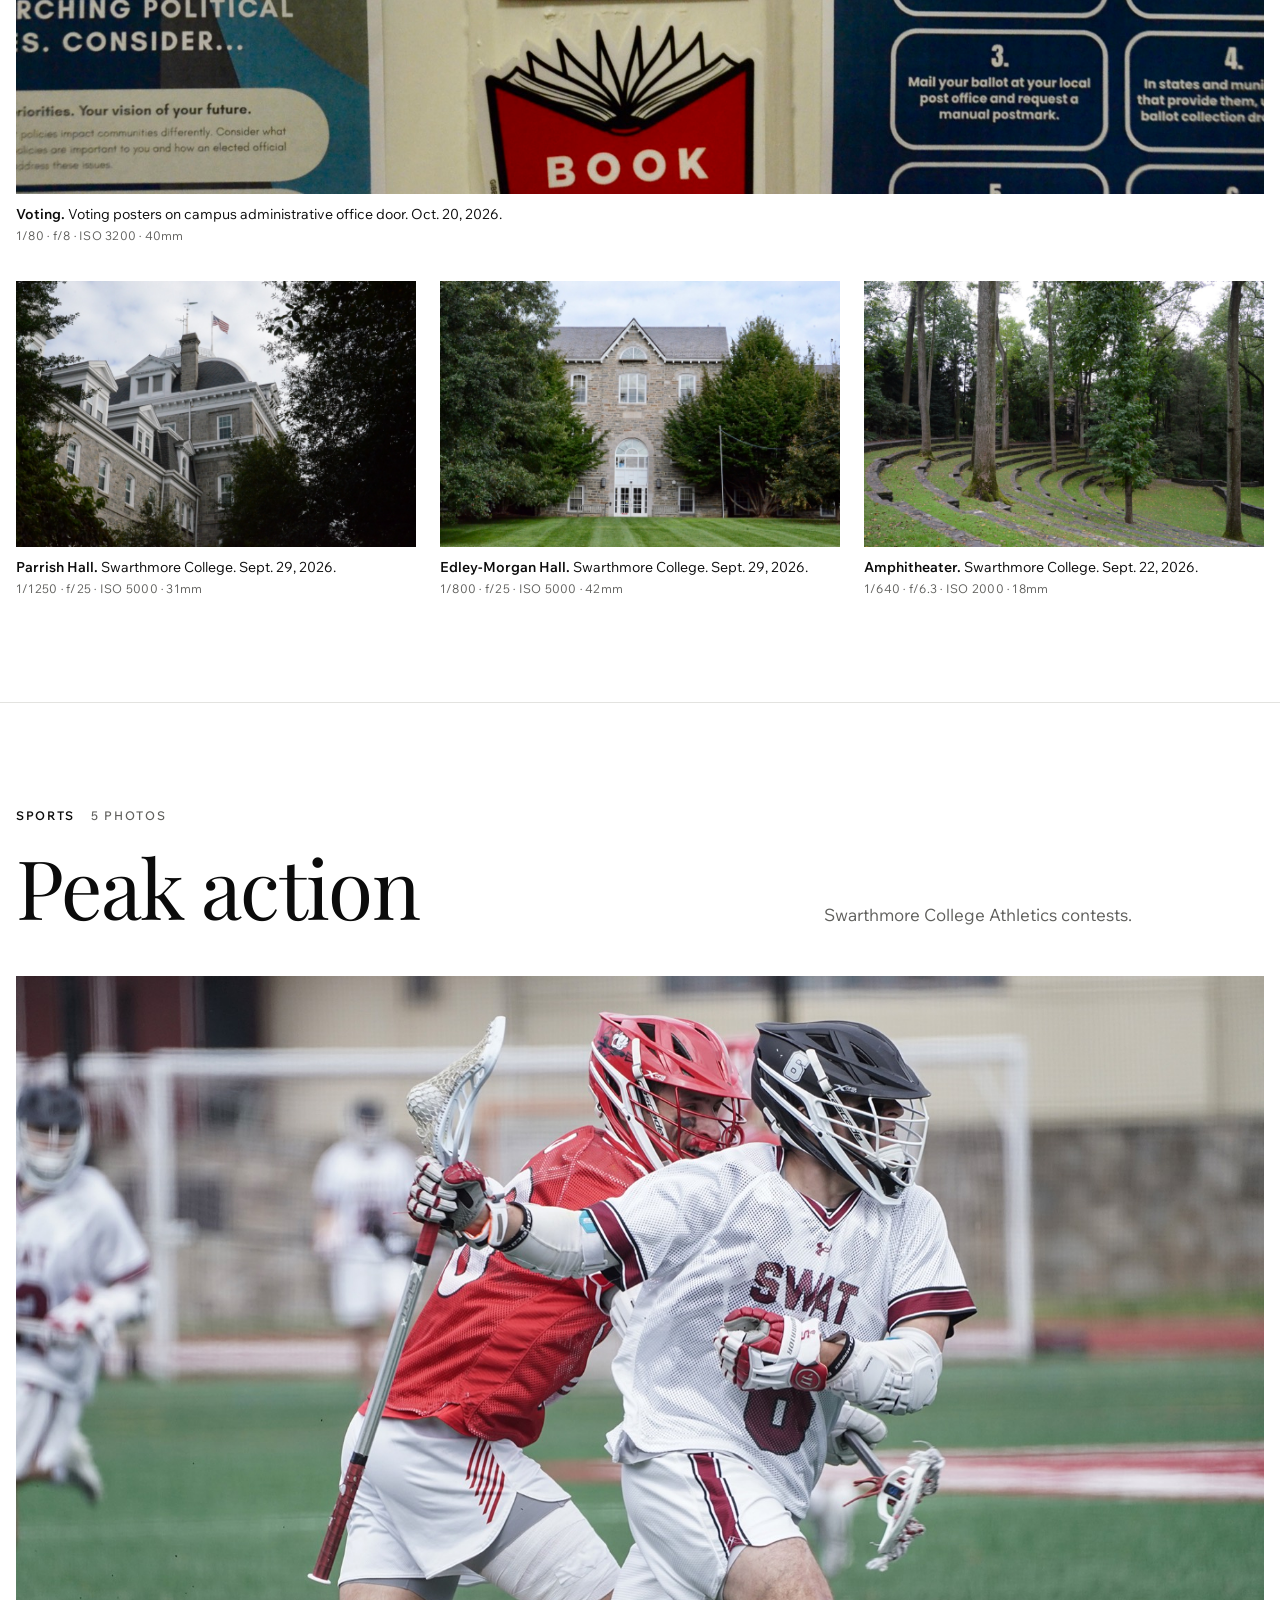
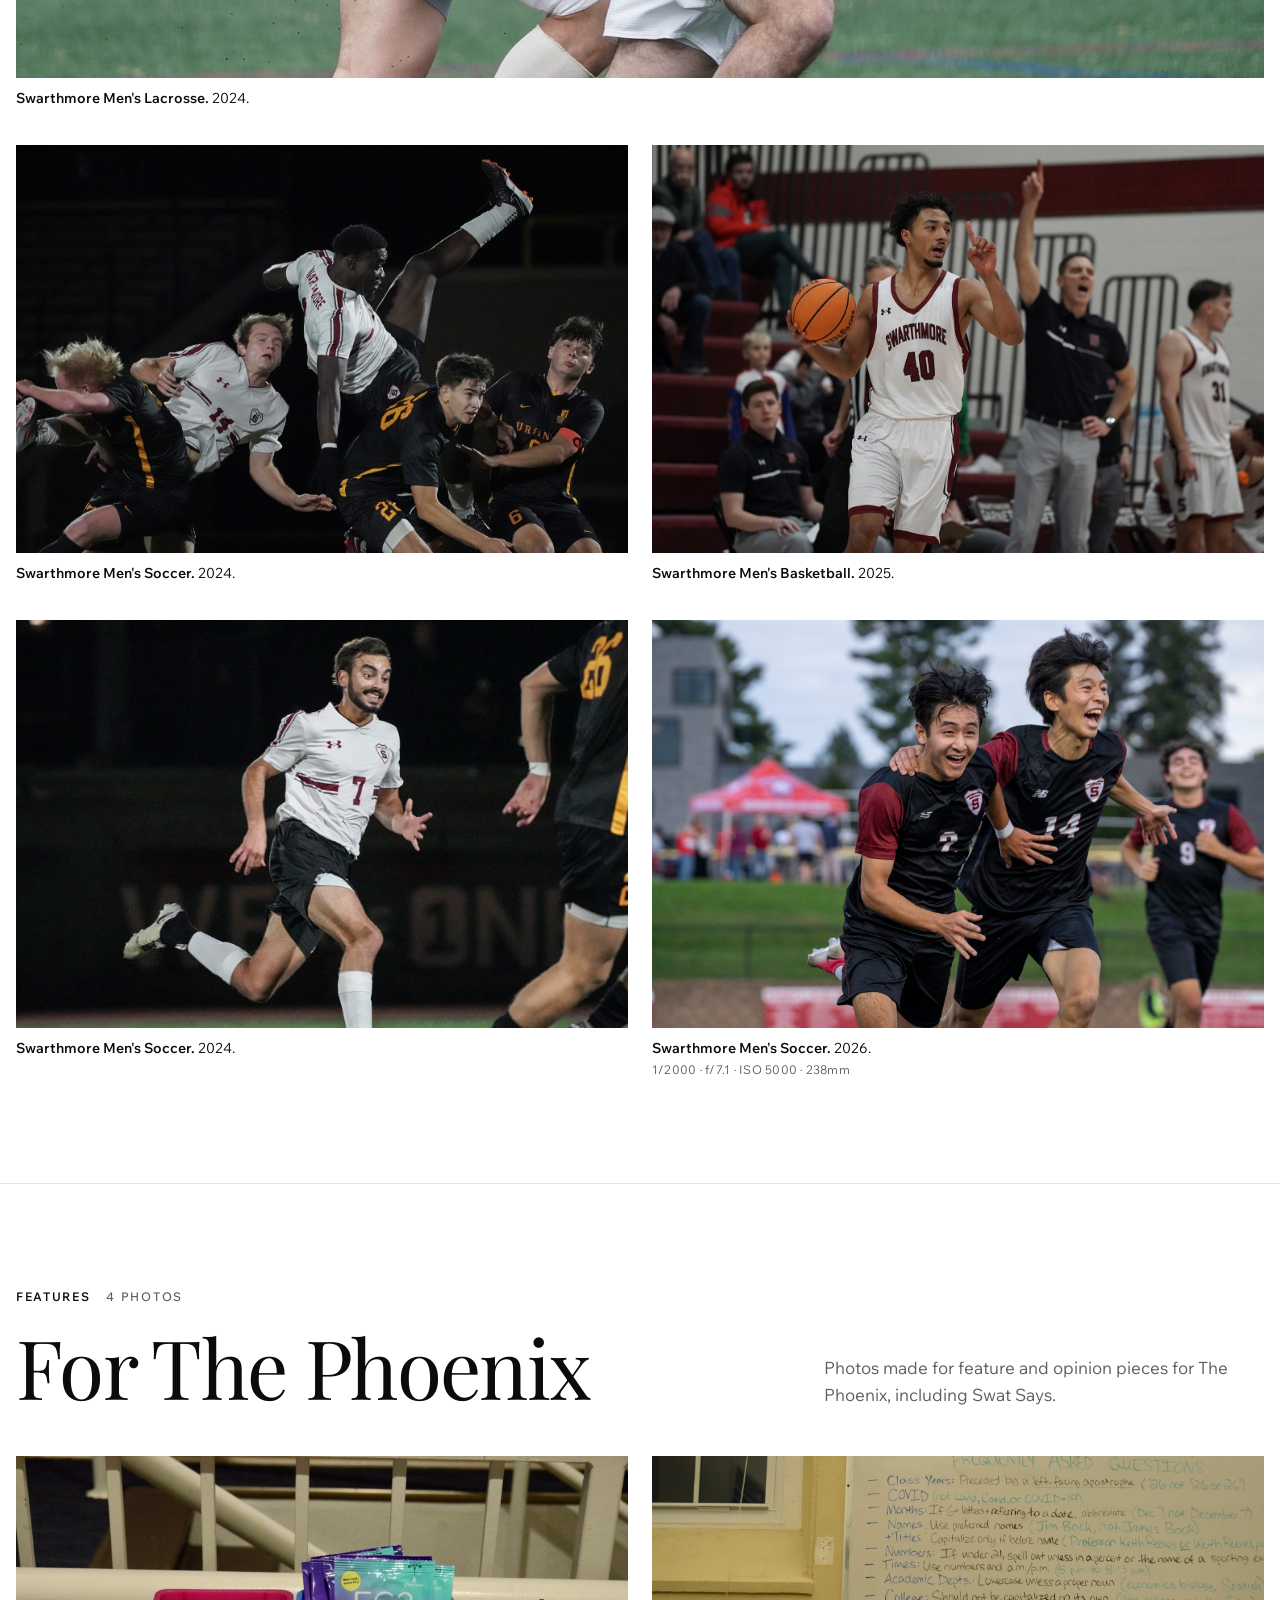
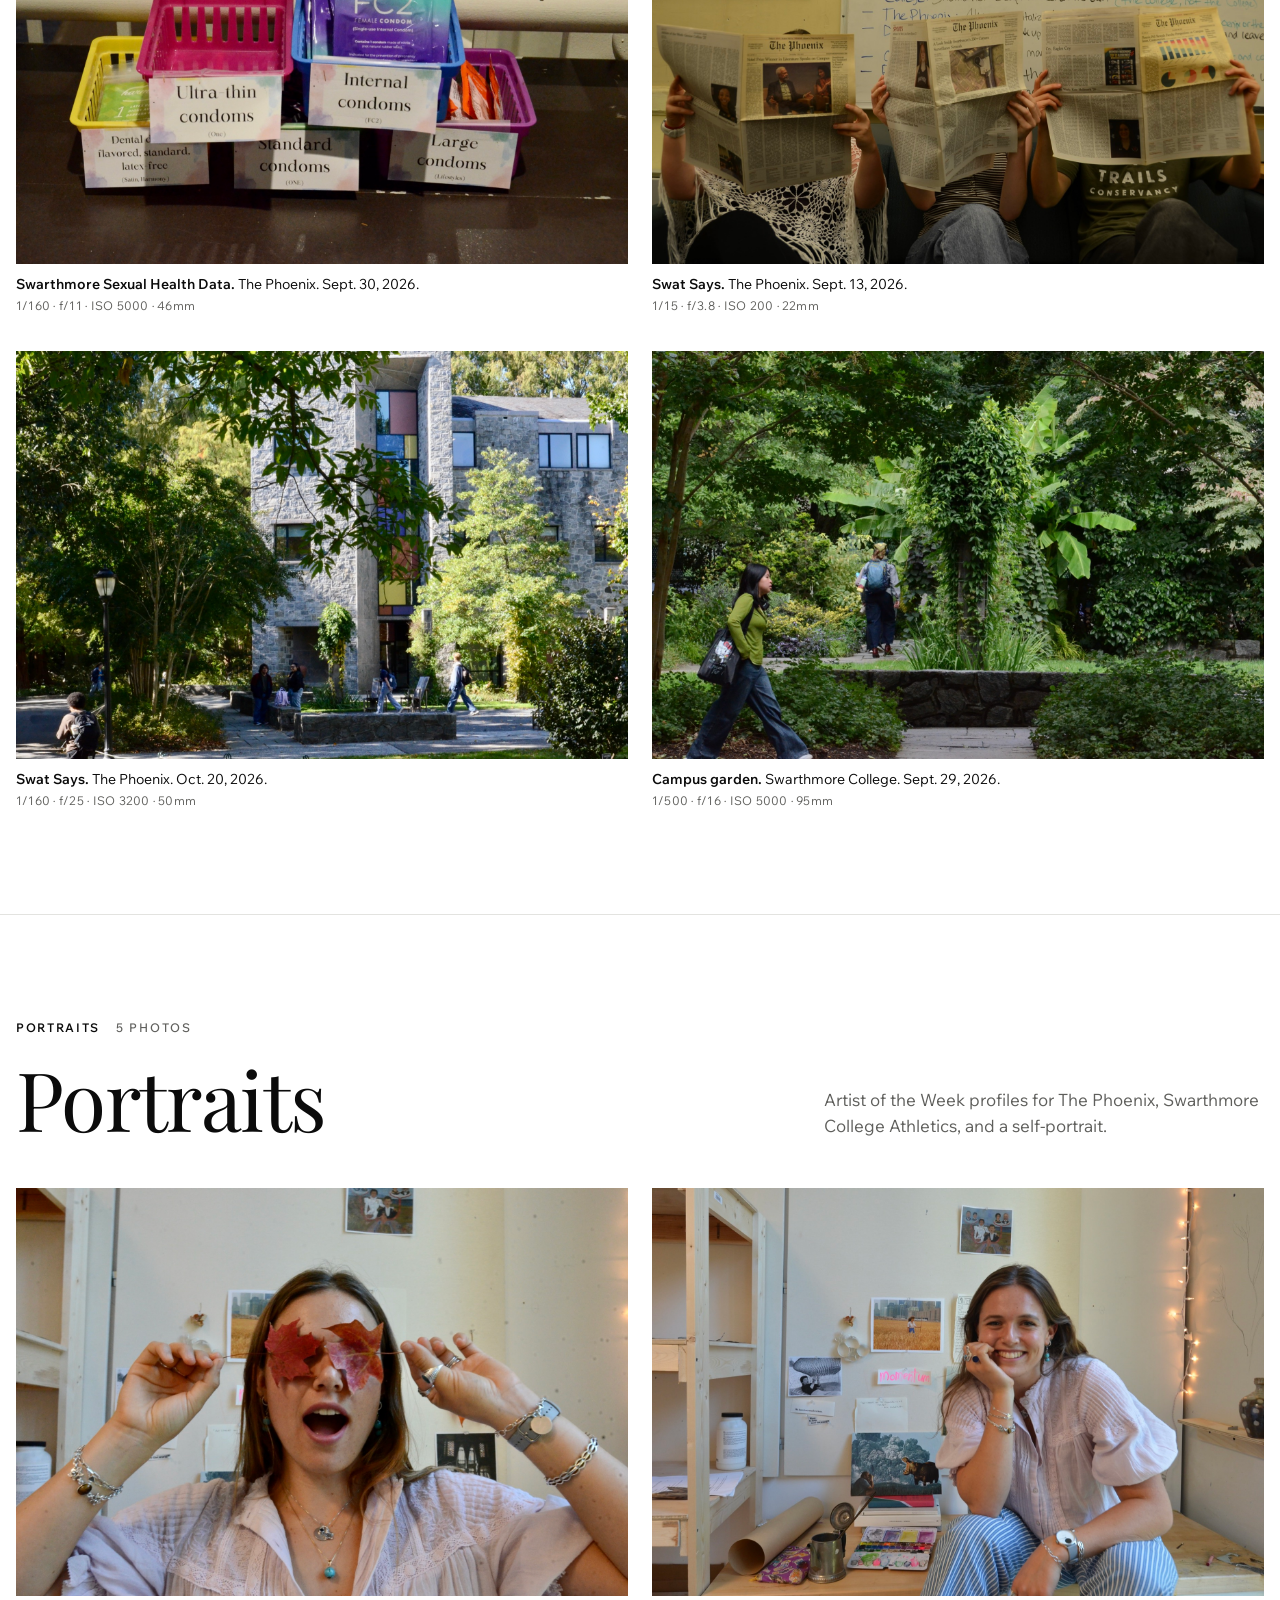
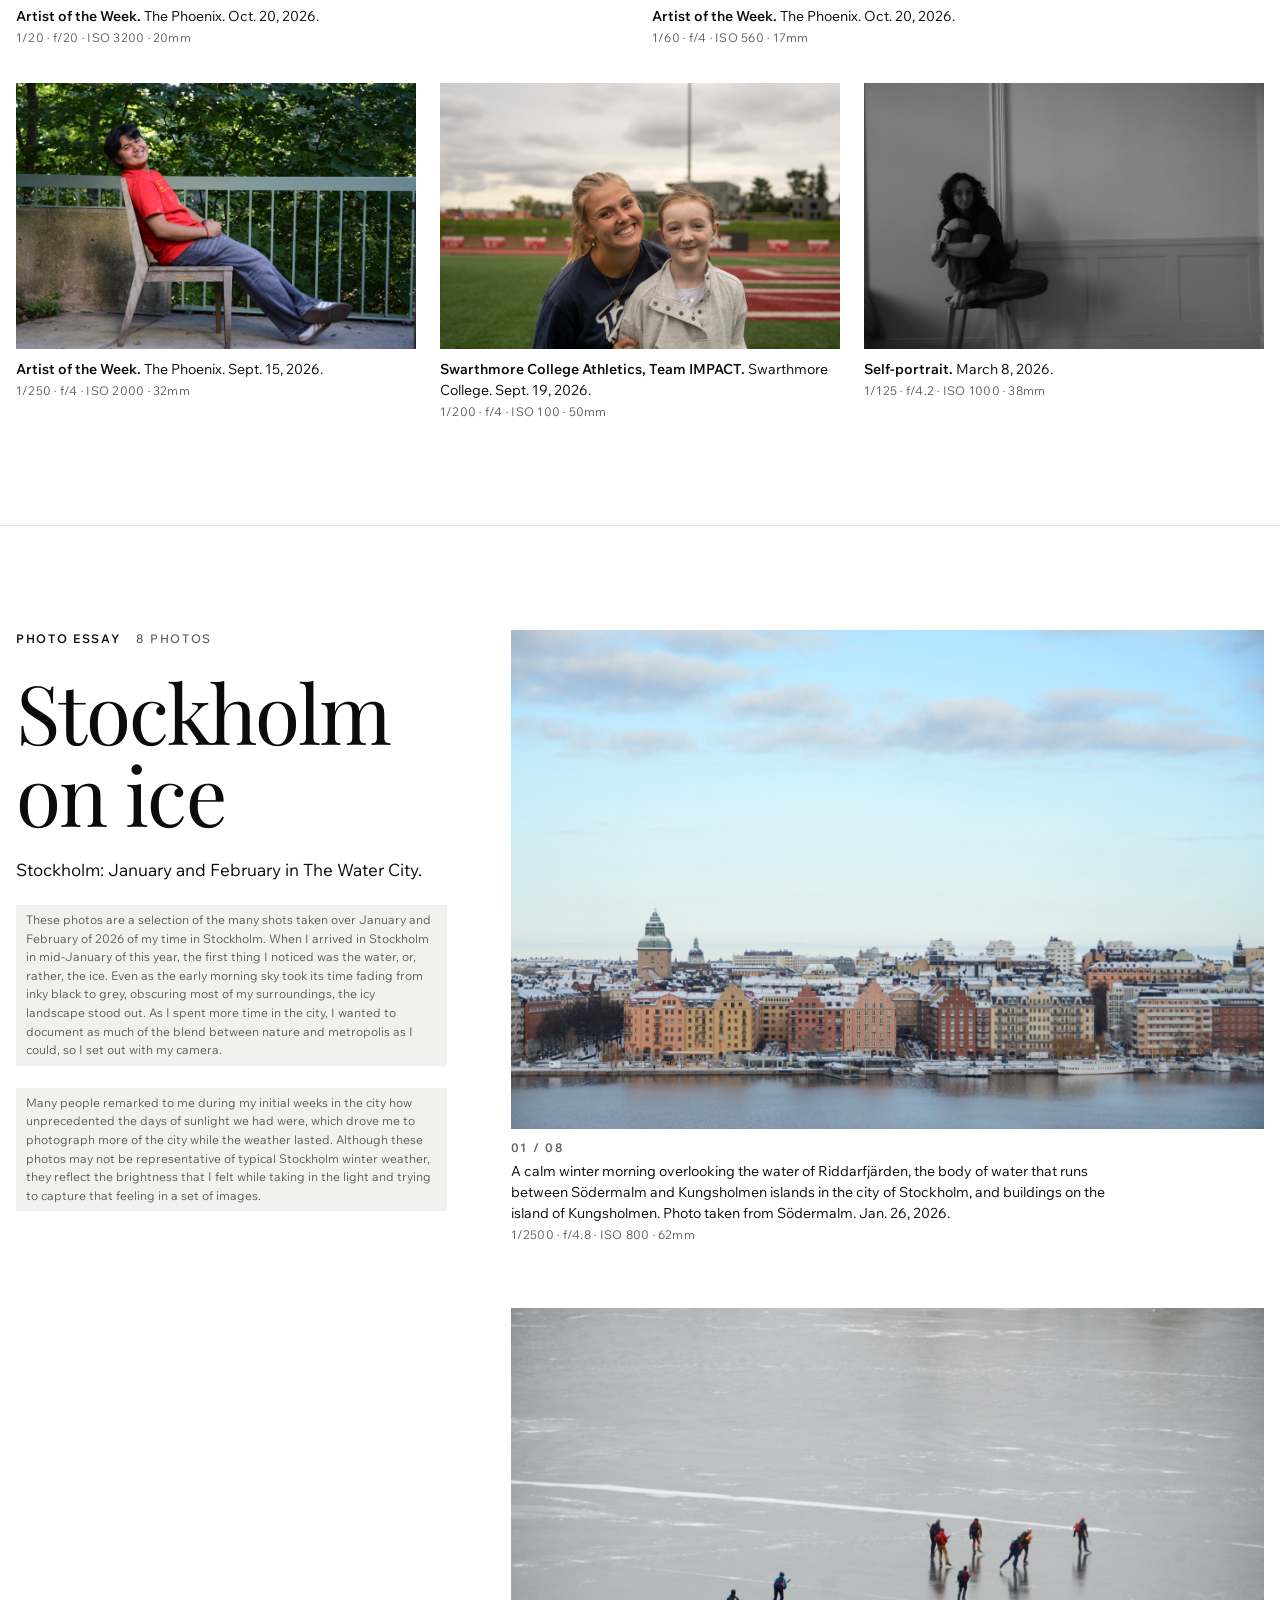
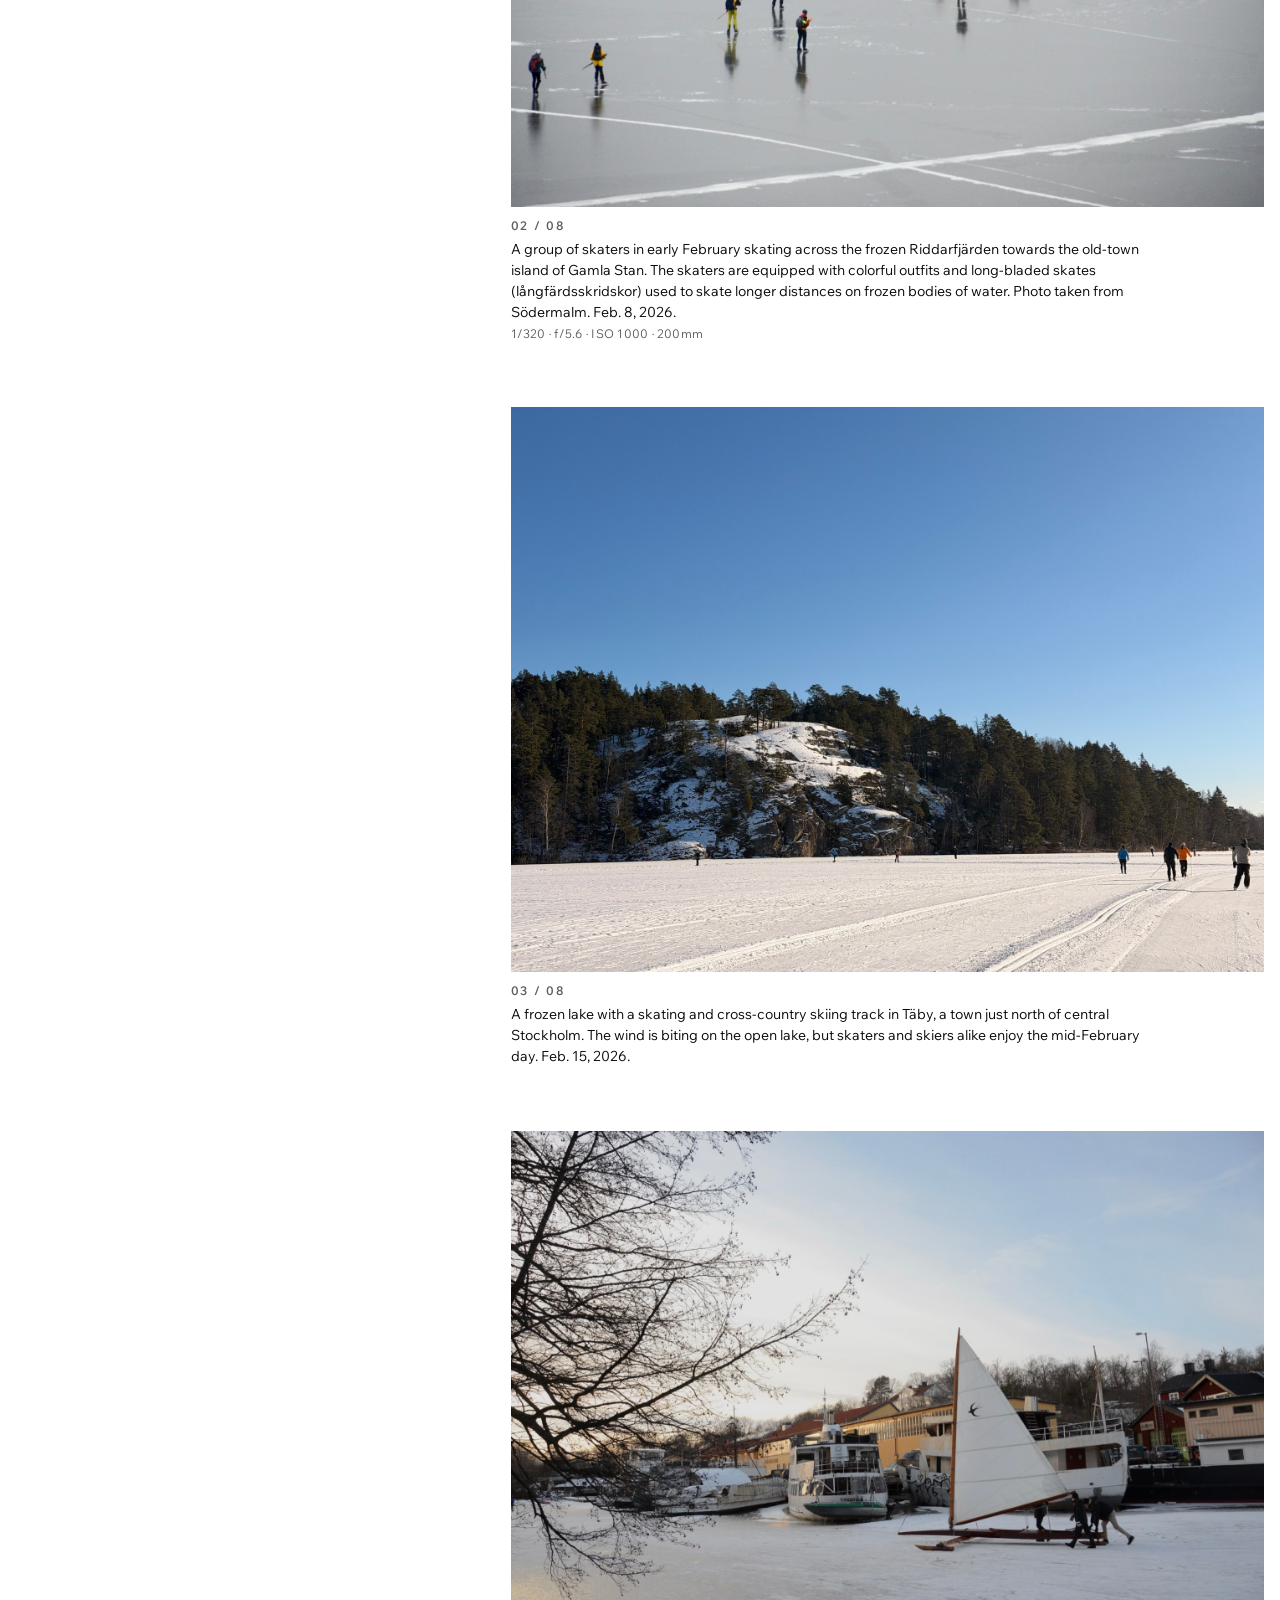
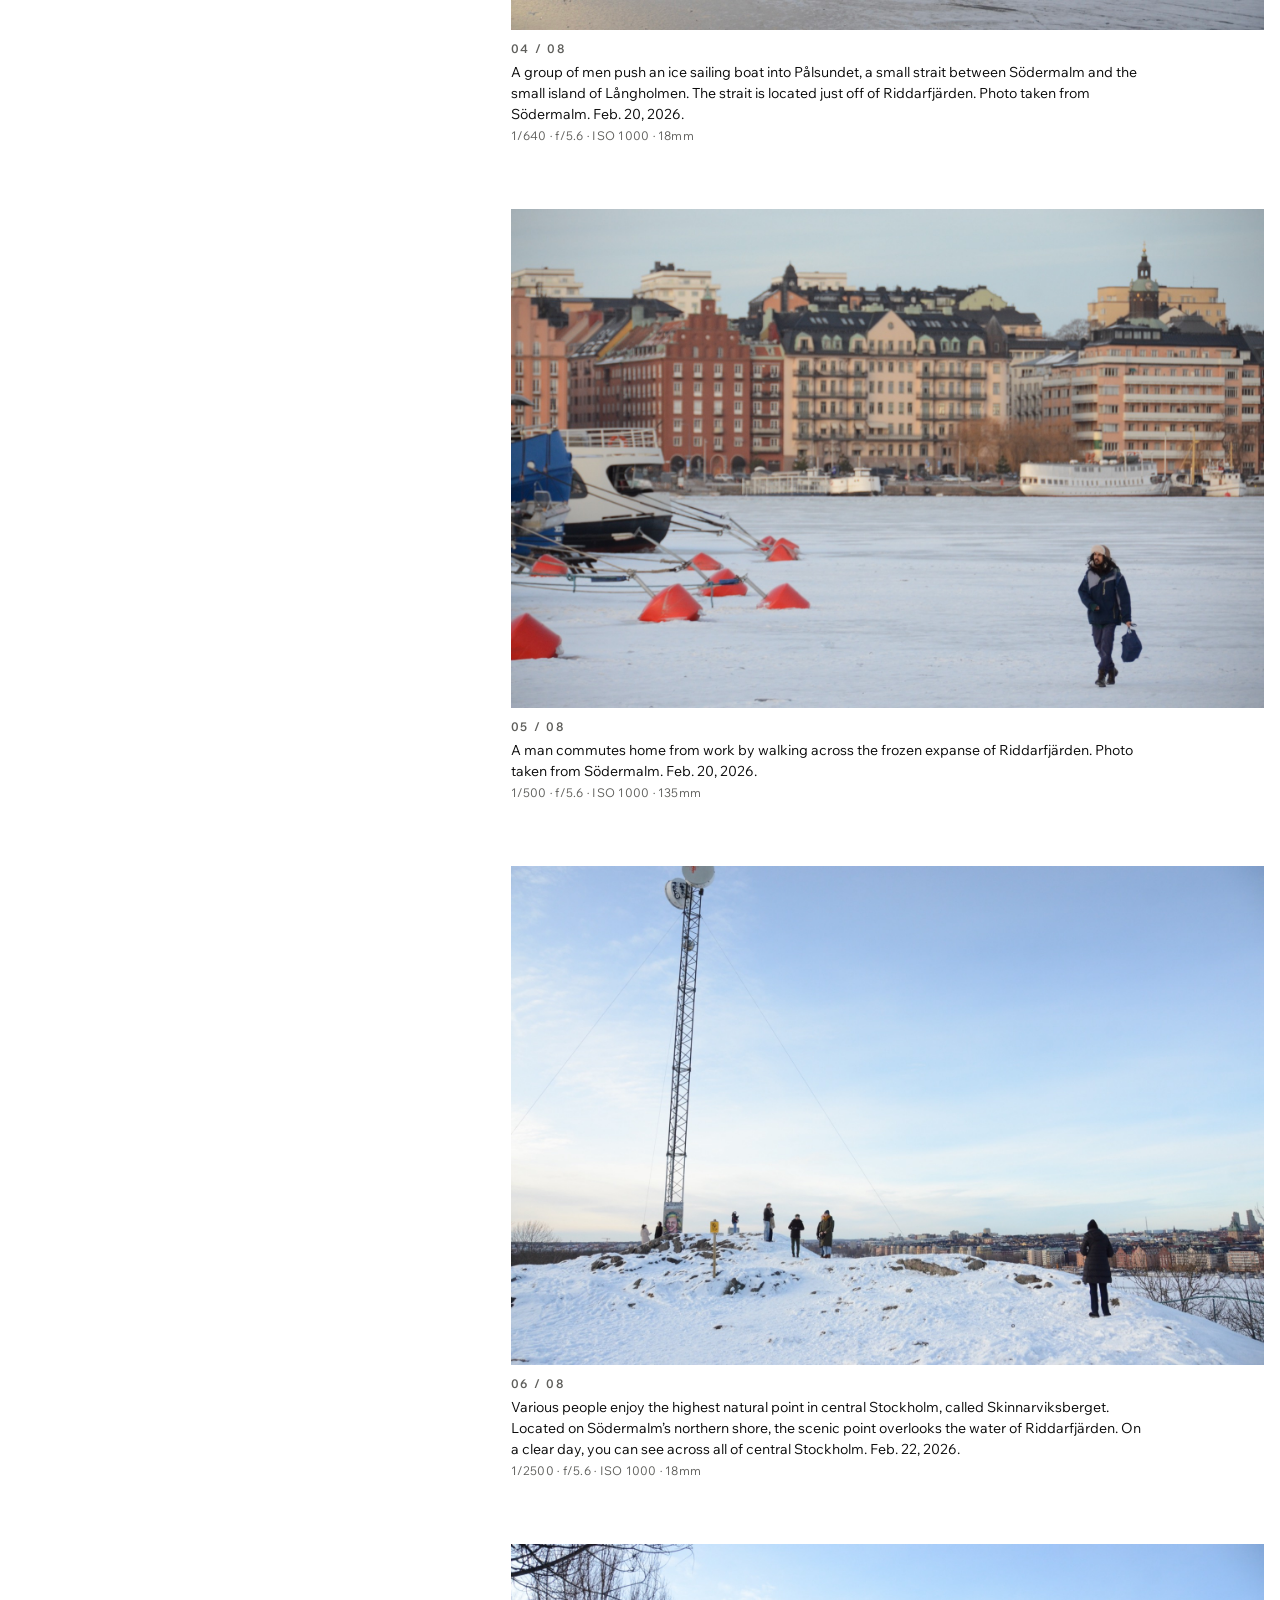
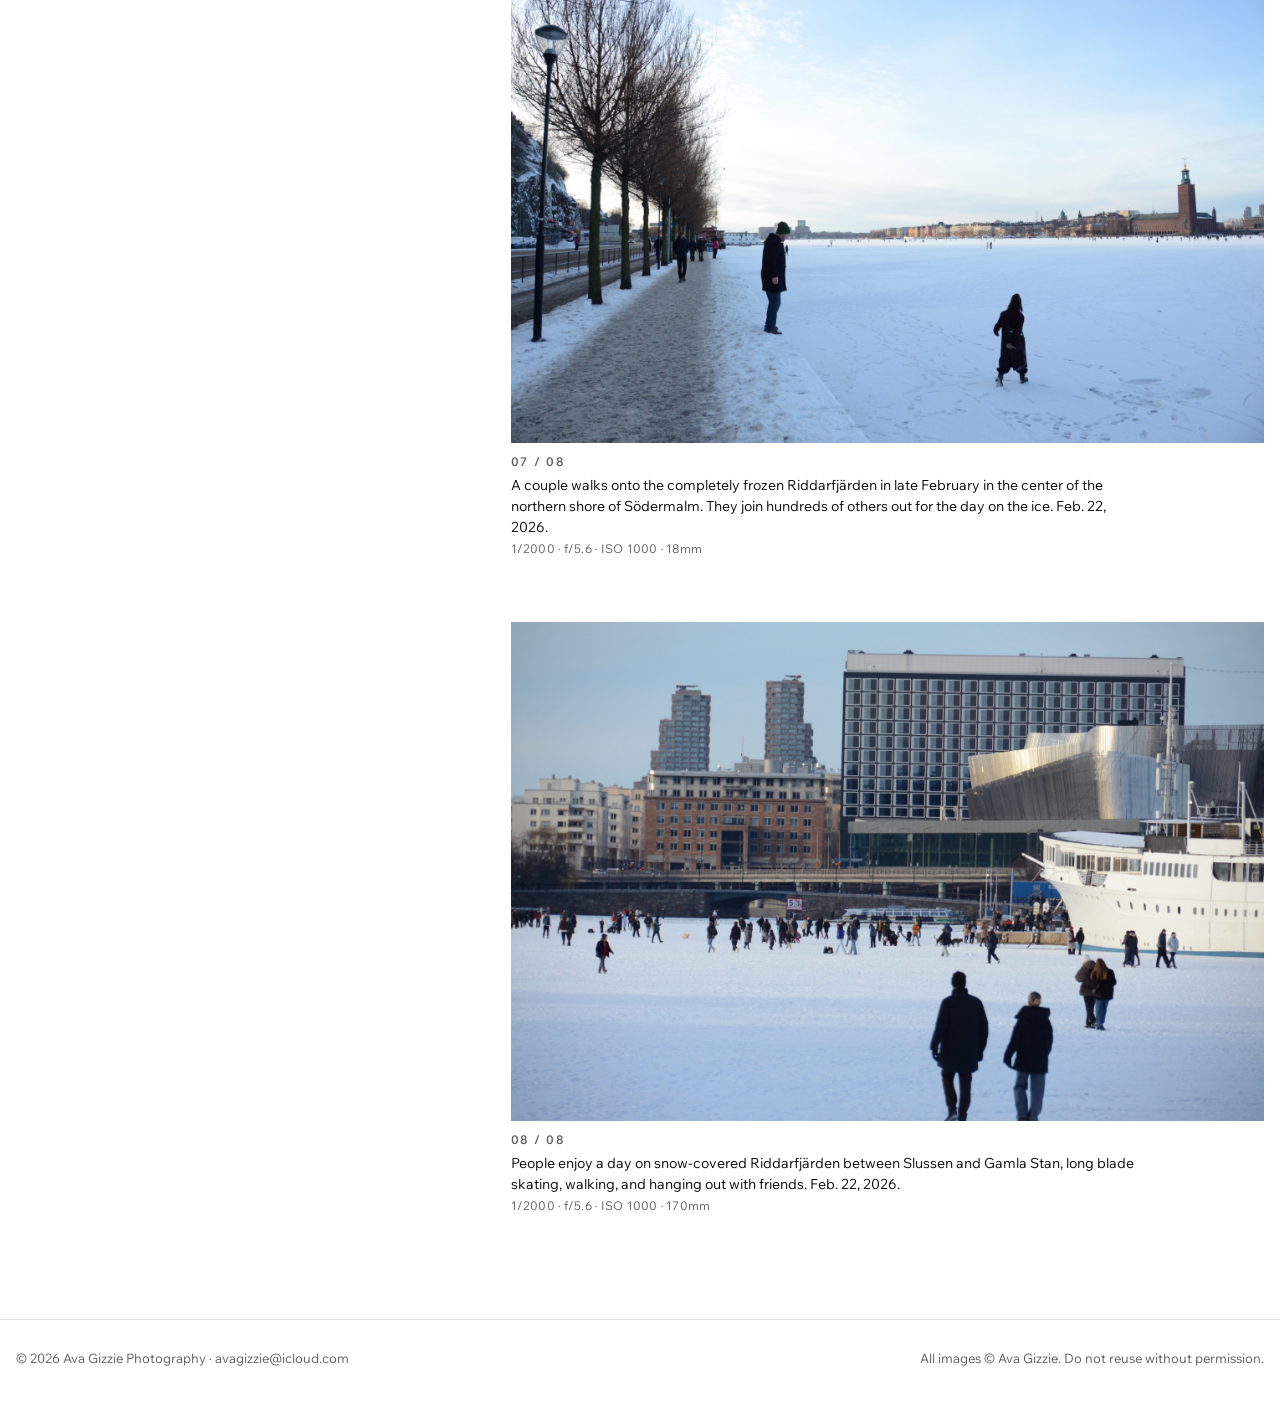
==== commit d9ae4da3: "Update seattle-times.html" ====
--- a/seattle-times.html
+++ b/seattle-times.html
@@ -20,6 +20,7 @@
         <a href="#sports">Sports</a>
         <a href="#features">Features</a>
         <a href="#portraits">Portraits</a>
+        <a href="#essay">Photo Essay</a>
       </div>
       <a class="tab" href="index.html">Full Portfolio</a>
     </div>
@@ -216,6 +217,75 @@
         </div>
       </div>
     </section>
+
+    <section id="essay">
+      <div class="wrap essay">
+        <div class="essay-text">
+          <div class="eyebrow"><b>Photo Essay</b><span>8 photos</span></div>
+          <h2>Stockholm on ice</h2>
+          <p class="lede">Stockholm: January and February in The Water City.</p>
+          <p class="sample">These photos are a selection of the many shots taken over January and February of 2026 of my time in Stockholm. When I arrived in Stockholm in mid-January of this year, the first thing I noticed was the water, or, rather, the ice. Even as the early morning sky took its time fading from inky black to grey, obscuring most of my surroundings, the icy landscape stood out. As I spent more time in the city, I wanted to document as much of the blend between nature and metropolis as I could, so I set out with my camera.</p>
+          <p class="sample">Many people remarked to me during my initial weeks in the city how unprecedented the days of sunlight we had were, which drove me to photograph more of the city while the weather lasted. Although these photos may not be representative of typical Stockholm winter weather, they reflect the brightness that I felt while taking in the light and trying to capture that feeling in a set of images.</p>
+        </div>
+        <div class="essay-frames">
+          <figure>
+            <button class="frame" style="--ar:1800/1192">
+              <img src="images/essay--dsc-2530.jpg" alt="Colorful buildings along a waterfront under a pale winter sky." width="1800" height="1192" loading="lazy">
+            </button>
+            <figcaption>A calm winter morning overlooking the water of Riddarfjärden, the body of water that runs between Södermalm and Kungsholmen islands in the city of Stockholm, and buildings on the island of Kungsholmen. Photo taken from Södermalm. Jan. 26, 2026.<span class="exif">1/2500 · f/4.8 · ISO 800 · 62mm</span></figcaption>
+          </figure>
+
+          <figure>
+            <button class="frame" style="--ar:1800/1192">
+              <img src="images/essay--dsc-2638.jpg" alt="Small groups of skaters seen from above on gray ice." width="1800" height="1192" loading="lazy">
+            </button>
+            <figcaption>A group of skaters in early February skating across the frozen Riddarfjärden towards the old-town island of Gamla Stan. The skaters are equipped with colorful outfits and long-bladed skates (långfärdsskridskor) used to skate longer distances on frozen bodies of water. Photo taken from Södermalm. Feb. 8, 2026.<span class="exif">1/320 · f/5.6 · ISO 1000 · 200mm</span></figcaption>
+          </figure>
+
+          <figure>
+            <button class="frame" style="--ar:1800/1350">
+              <img src="images/essay--img-0882.jpg" alt="Skiers on a snowy frozen lake below a wooded island." width="1800" height="1350" loading="lazy">
+            </button>
+            <figcaption>A frozen lake with a skating and cross-country skiing track in Täby, a town just north of central Stockholm. The wind is biting on the open lake, but skaters and skiers alike enjoy the mid-February day. Feb. 15, 2026.</figcaption>
+          </figure>
+
+          <figure>
+            <button class="frame" style="--ar:1800/1192">
+              <img src="images/essay--dsc-3076-2.jpg" alt="A white-sailed iceboat on the ice beside docked ferries." width="1800" height="1192" loading="lazy">
+            </button>
+            <figcaption>A group of men push an ice sailing boat into Pålsundet, a small strait between Södermalm and the small island of Långholmen. The strait is located just off of Riddarfjärden. Photo taken from Södermalm. Feb. 20, 2026.<span class="exif">1/640 · f/5.6 · ISO 1000 · 18mm</span></figcaption>
+          </figure>
+
+          <figure>
+            <button class="frame" style="--ar:1800/1192">
+              <img src="images/essay--dsc-3105.jpg" alt="A woman carrying a bag walks across the frozen harbor." width="1800" height="1192" loading="lazy">
+            </button>
+            <figcaption>A man commutes home from work by walking across the frozen expanse of Riddarfjärden. Photo taken from Södermalm. Feb. 20, 2026.<span class="exif">1/500 · f/5.6 · ISO 1000 · 135mm</span></figcaption>
+          </figure>
+
+          <figure>
+            <button class="frame" style="--ar:1800/1192">
+              <img src="images/essay--dsc-3130.jpg" alt="People stand on a snowy hilltop next to a radio mast." width="1800" height="1192" loading="lazy">
+            </button>
+            <figcaption>Various people enjoy the highest natural point in central Stockholm, called Skinnarviksberget. Located on Södermalm’s northern shore, the scenic point overlooks the water of Riddarfjärden. On a clear day, you can see across all of central Stockholm. Feb. 22, 2026.<span class="exif">1/2500 · f/5.6 · ISO 1000 · 18mm</span></figcaption>
+          </figure>
+
+          <figure>
+            <button class="frame" style="--ar:1800/1192">
+              <img src="images/essay--dsc-3174.jpg" alt="People walk on the frozen water beside a tree-lined quay." width="1800" height="1192" loading="lazy">
+            </button>
+            <figcaption>A couple walks onto the completely frozen Riddarfjärden in late February in the center of the northern shore of Södermalm. They join hundreds of others out for the day on the ice. Feb. 22, 2026.<span class="exif">1/2000 · f/5.6 · ISO 1000 · 18mm</span></figcaption>
+          </figure>
+
+          <figure>
+            <button class="frame" style="--ar:1800/1192">
+              <img src="images/essay--dsc-3176.jpg" alt="Crowds walk on the ice in front of hotels and a moored ship." width="1800" height="1192" loading="lazy">
+            </button>
+            <figcaption>People enjoy a day on snow-covered Riddarfjärden between Slussen and Gamla Stan, long blade skating, walking, and hanging out with friends. Feb. 22, 2026.<span class="exif">1/2000 · f/5.6 · ISO 1000 · 170mm</span></figcaption>
+          </figure>
+        </div>
+      </div>
+    </section>
   </main>
 
   <footer>
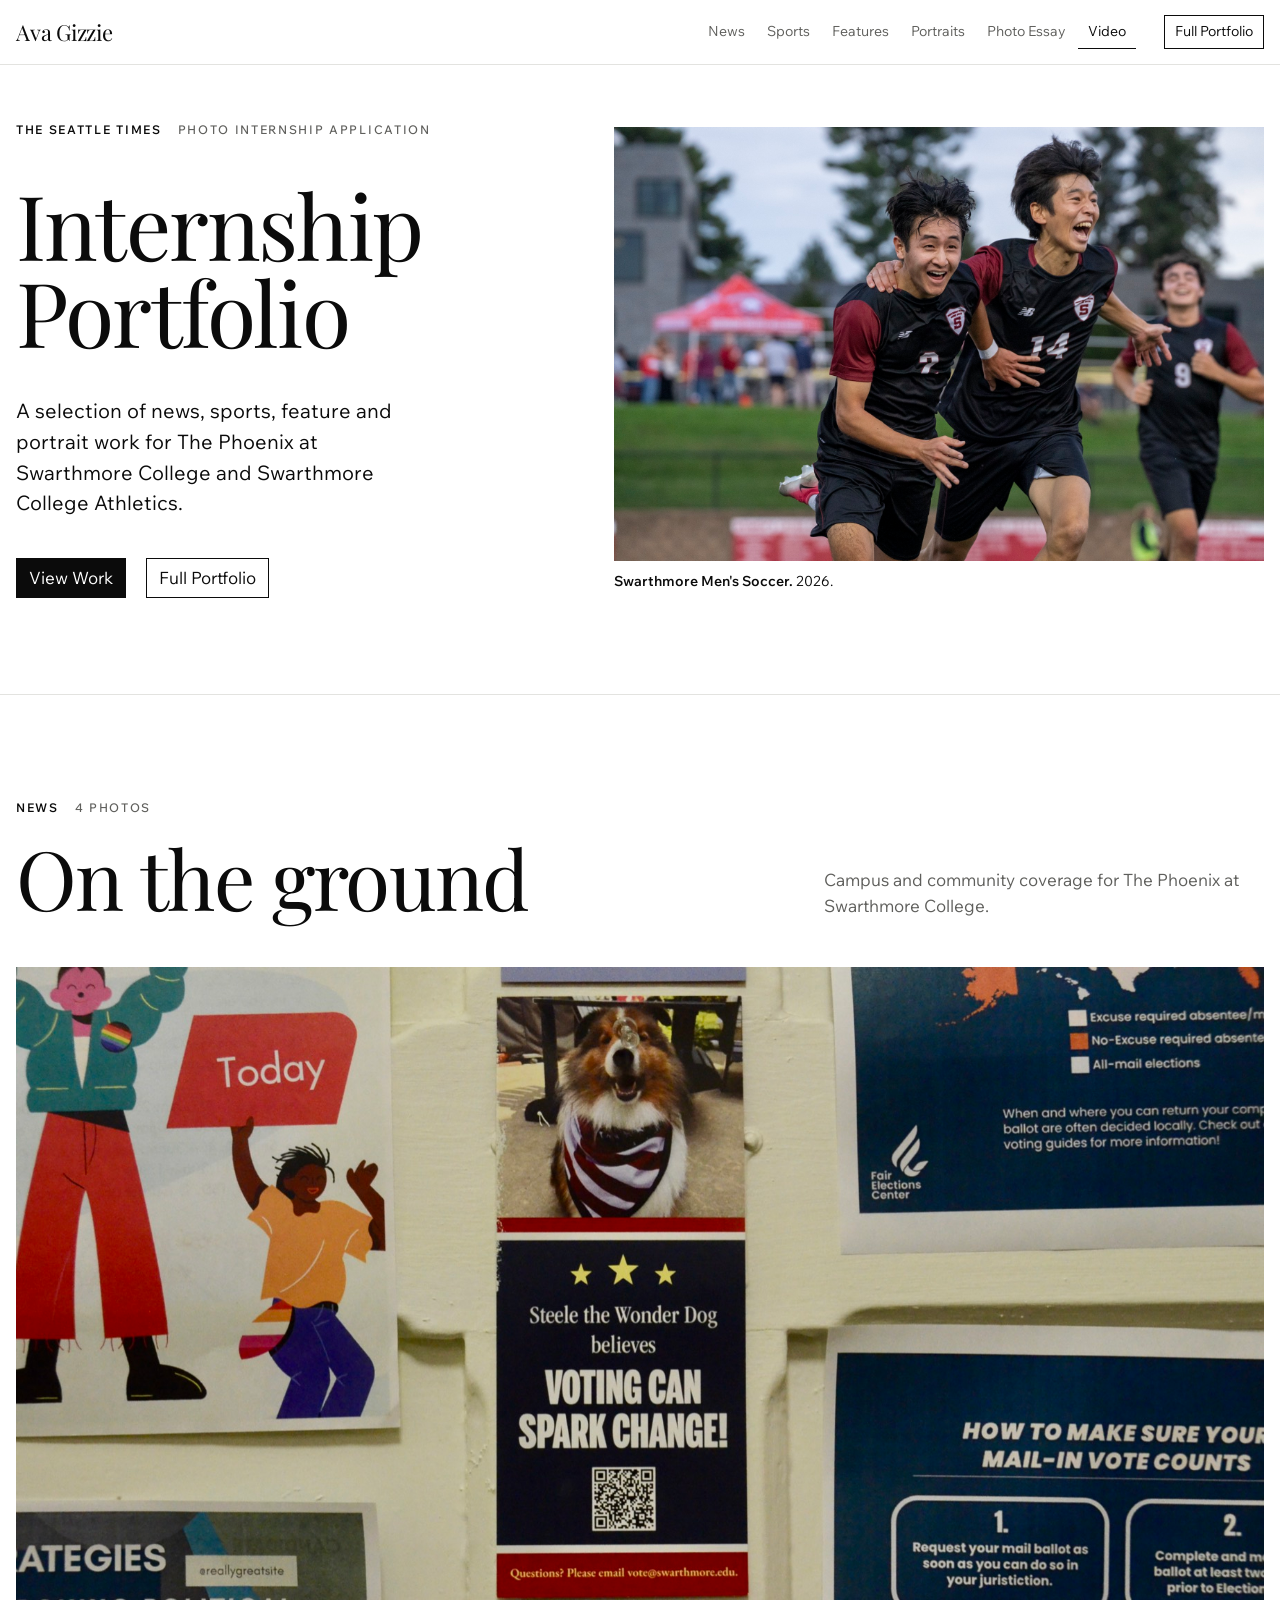
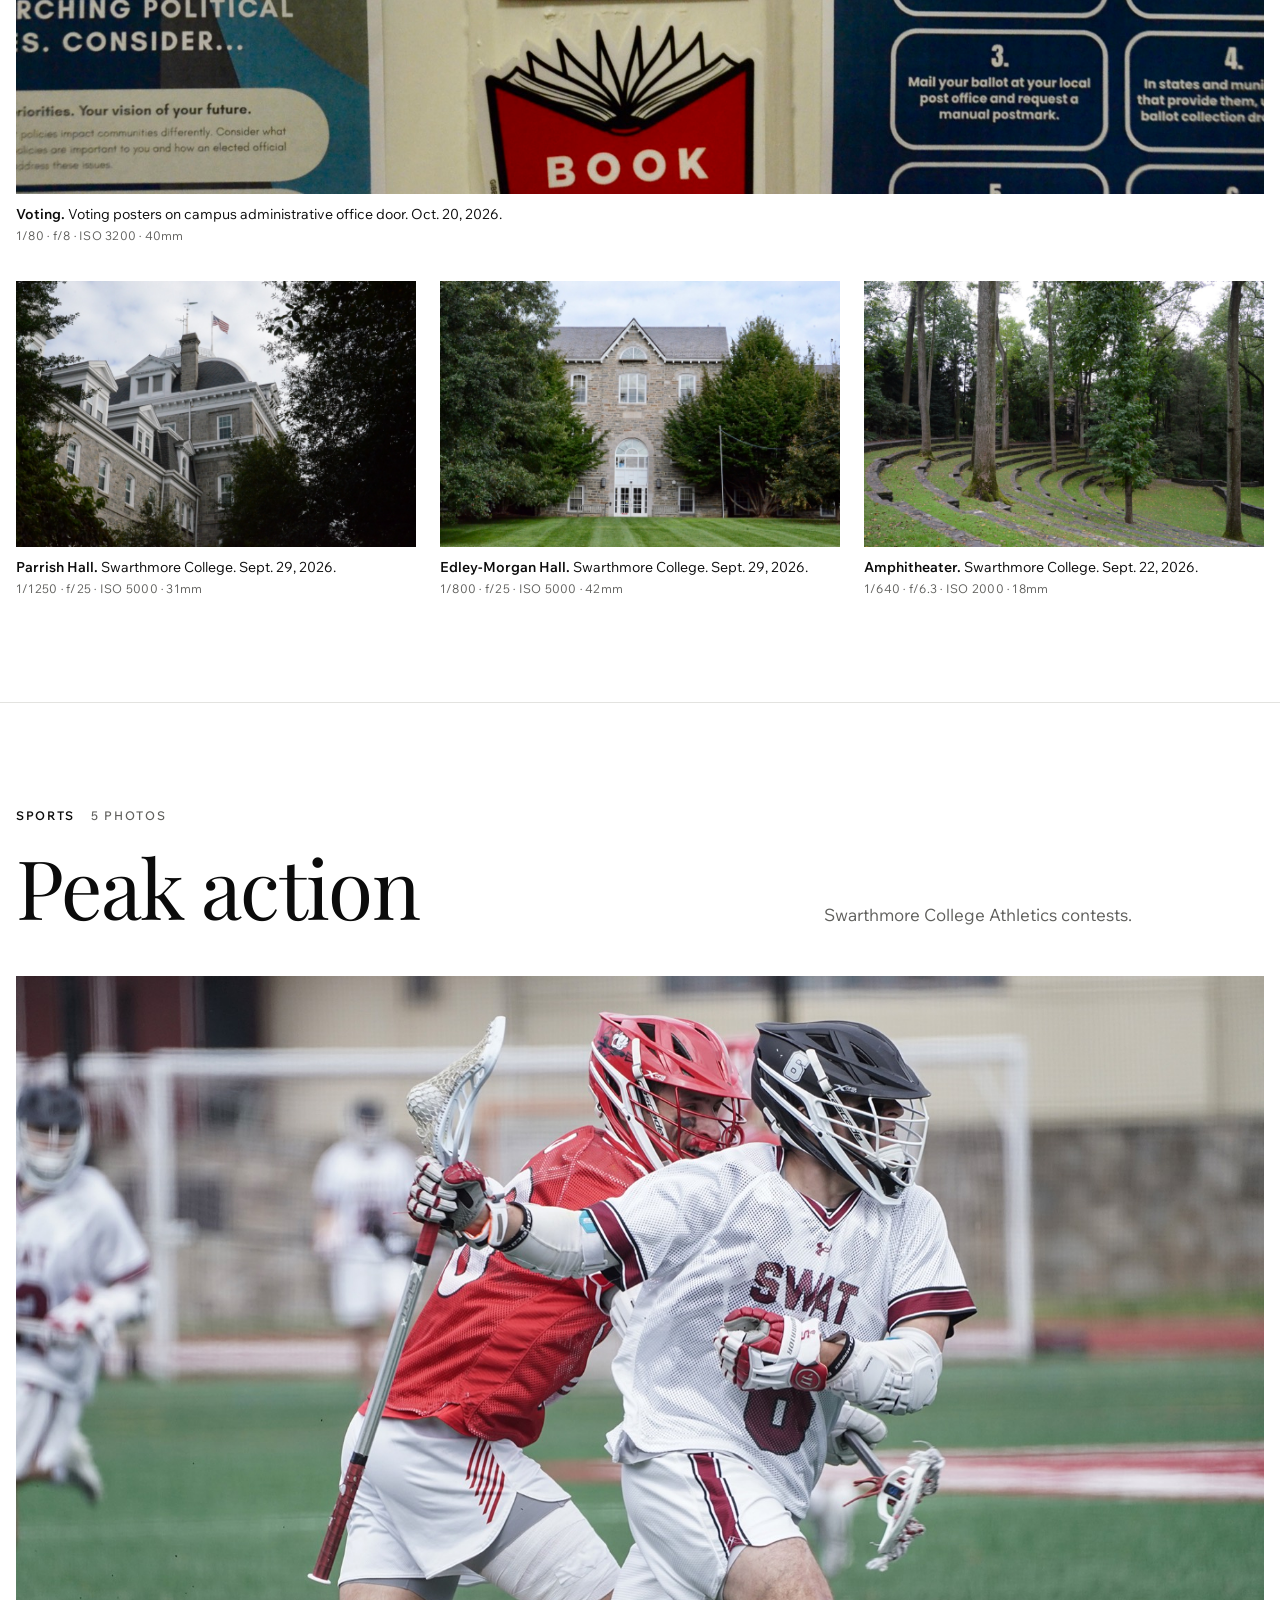
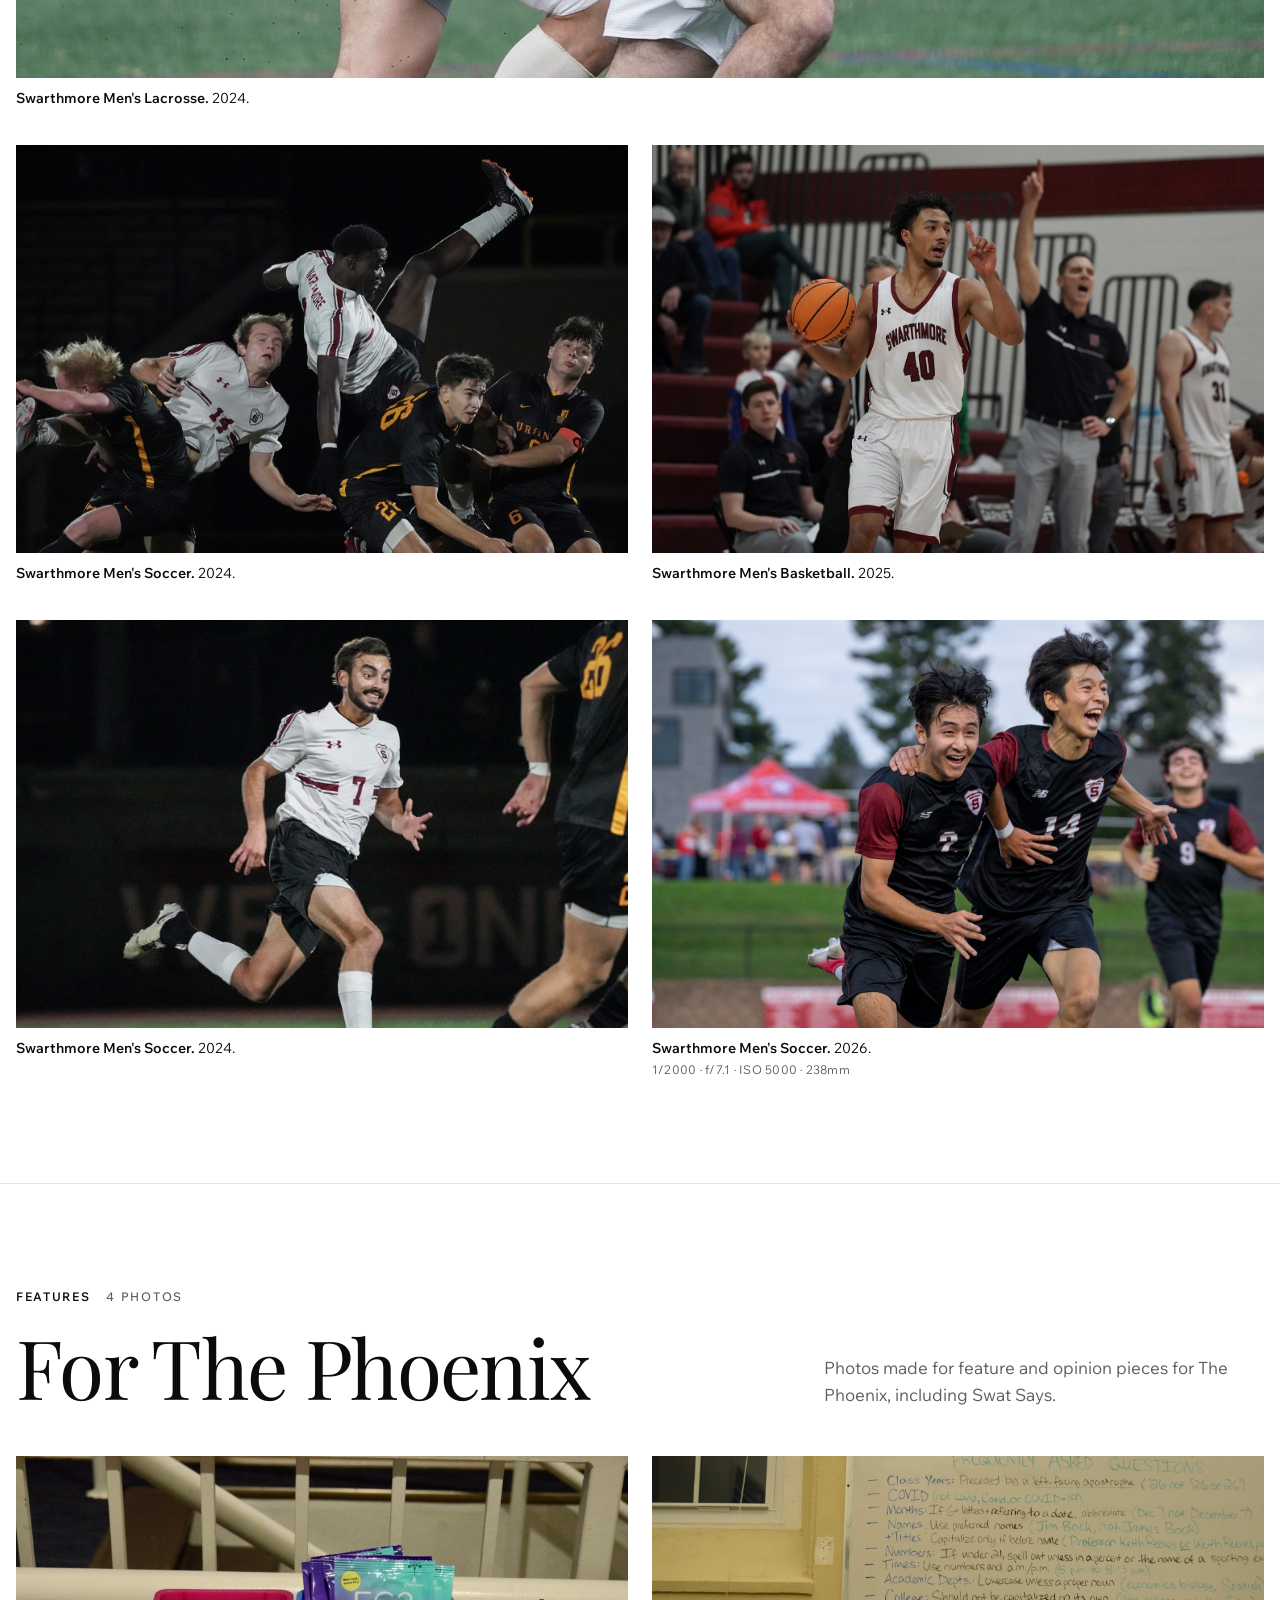
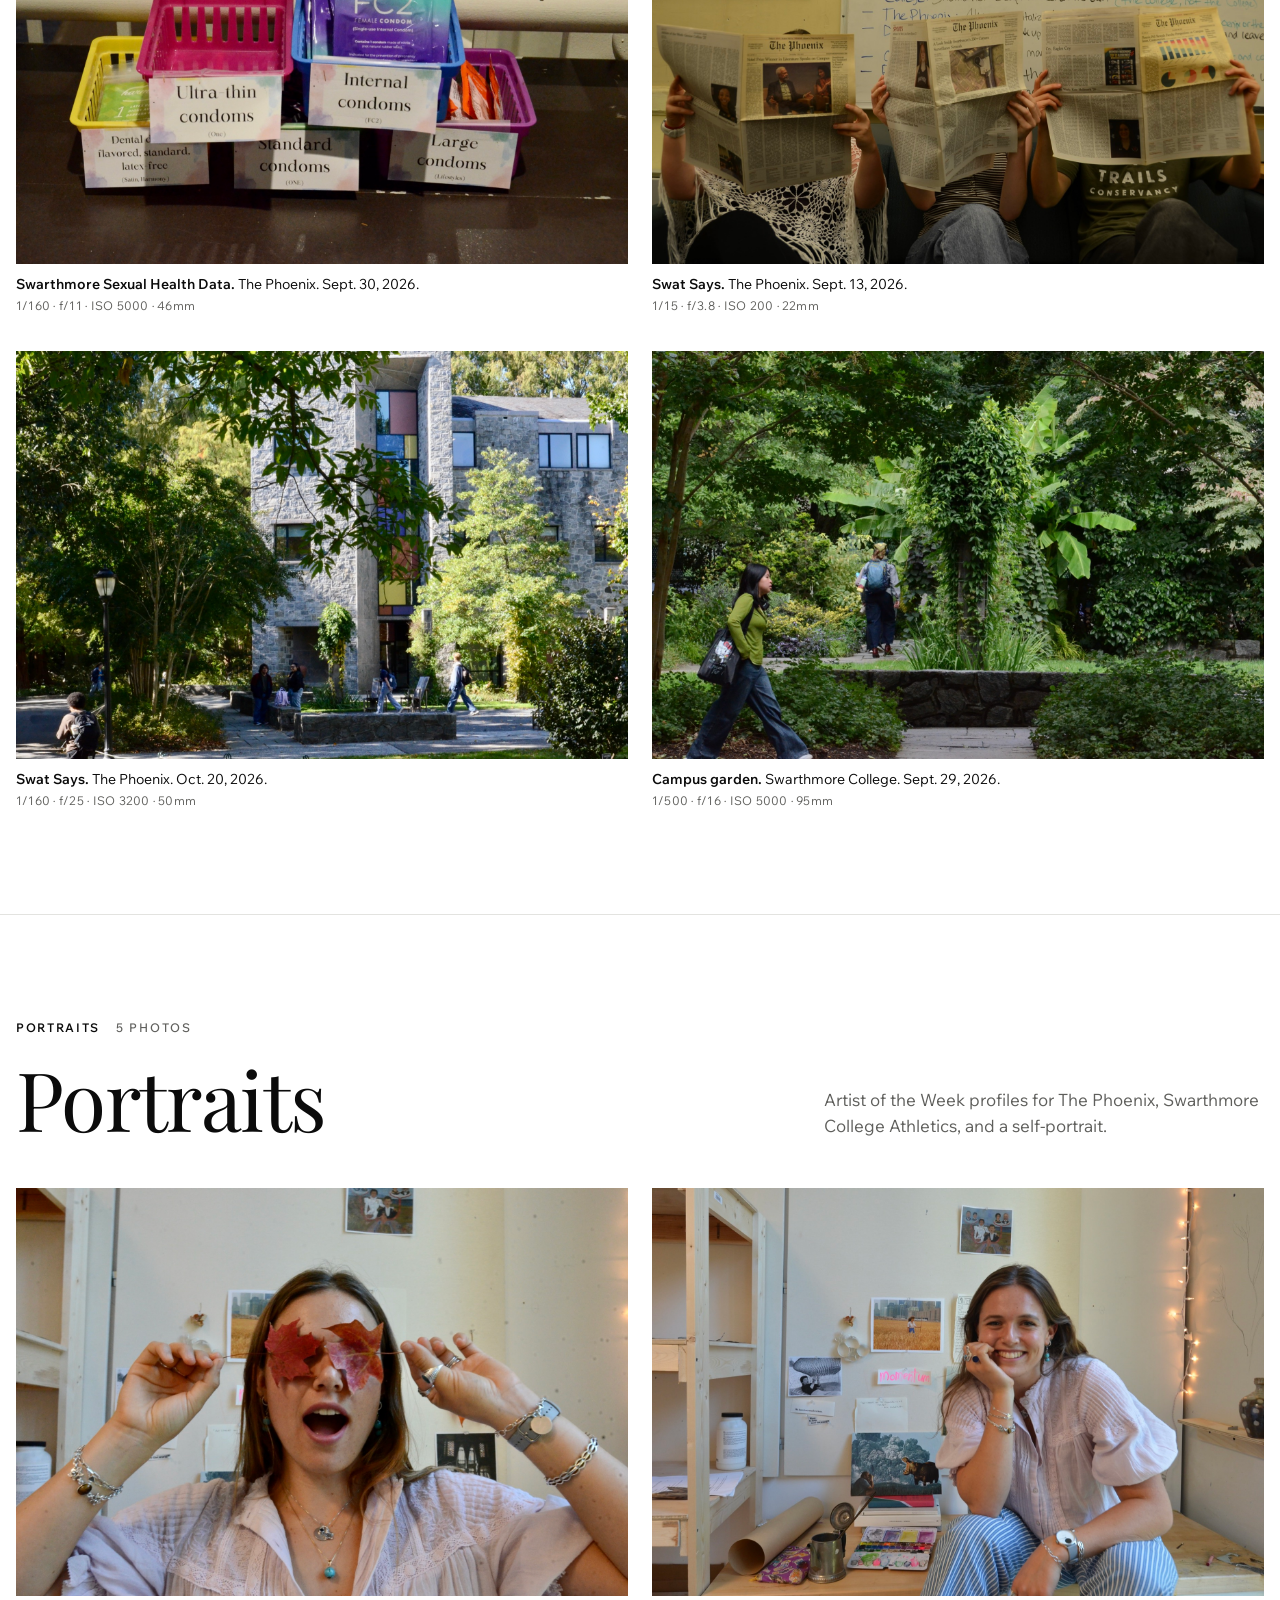
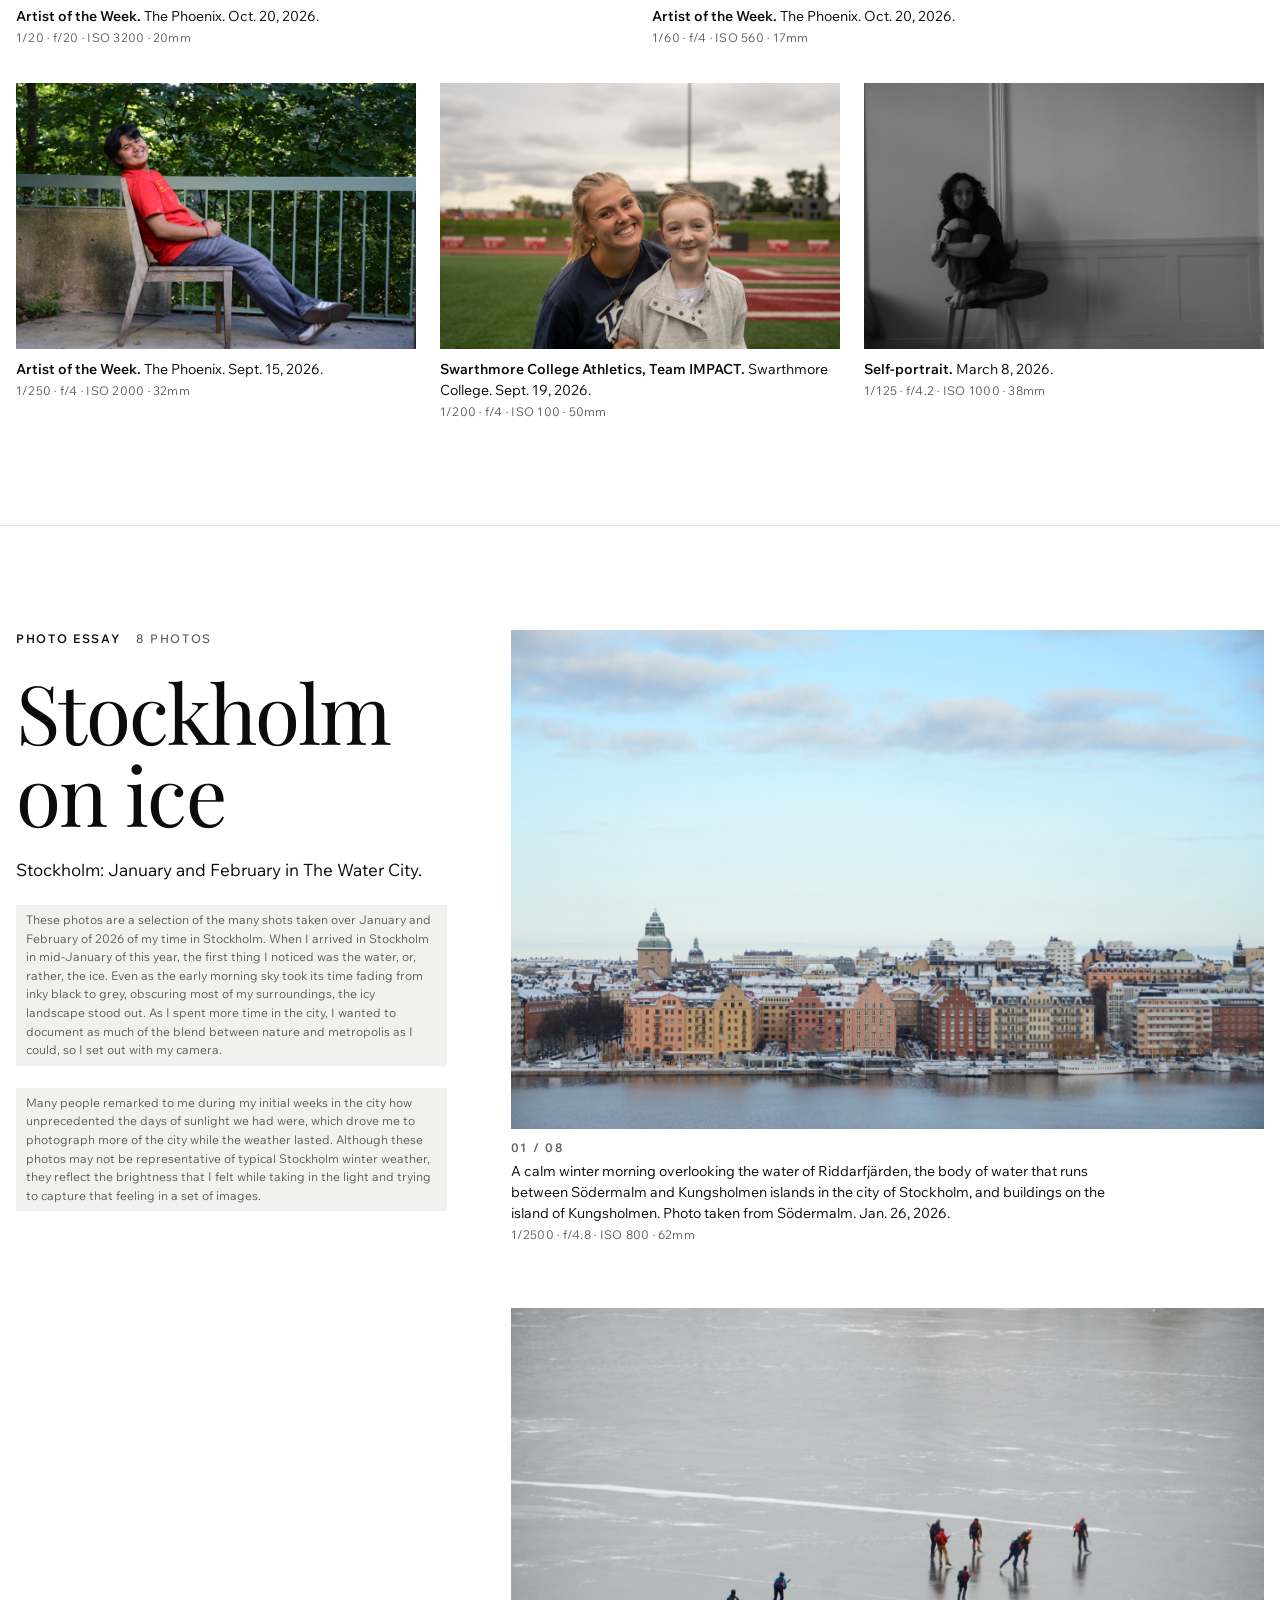
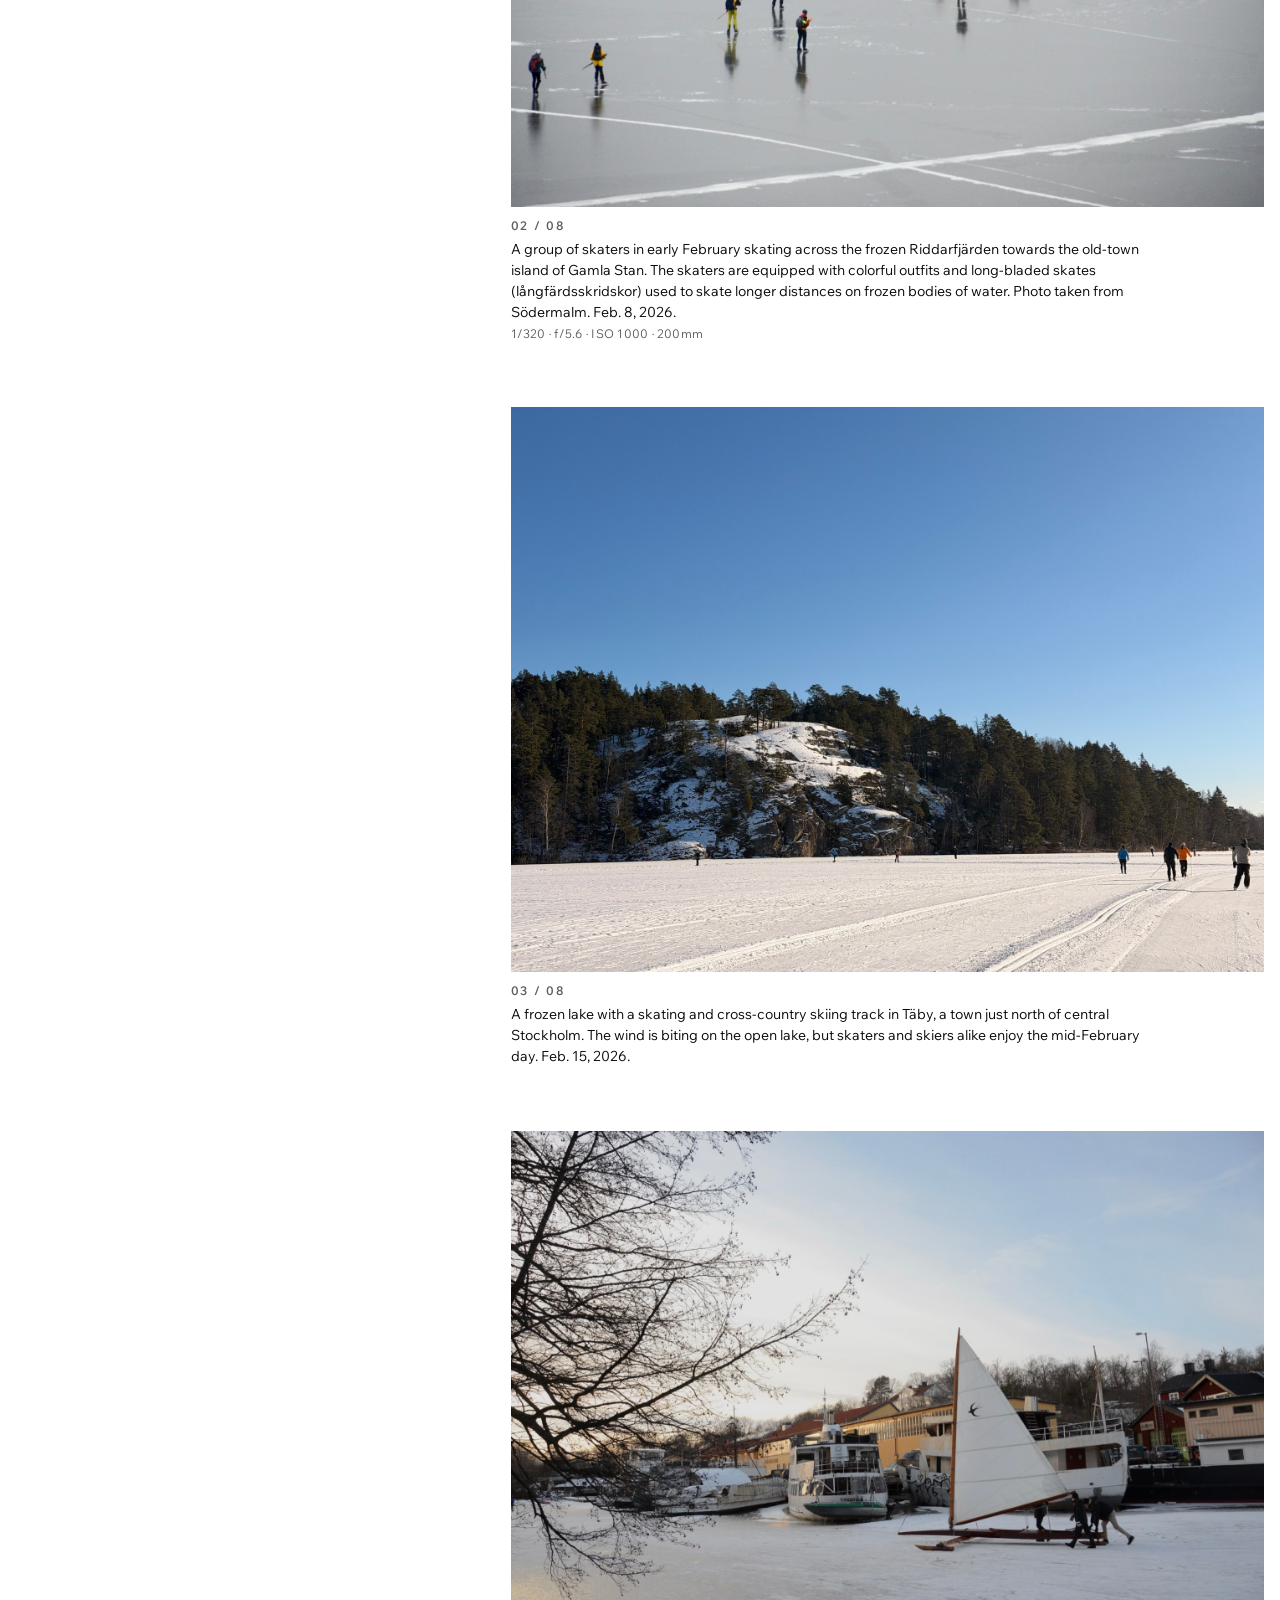
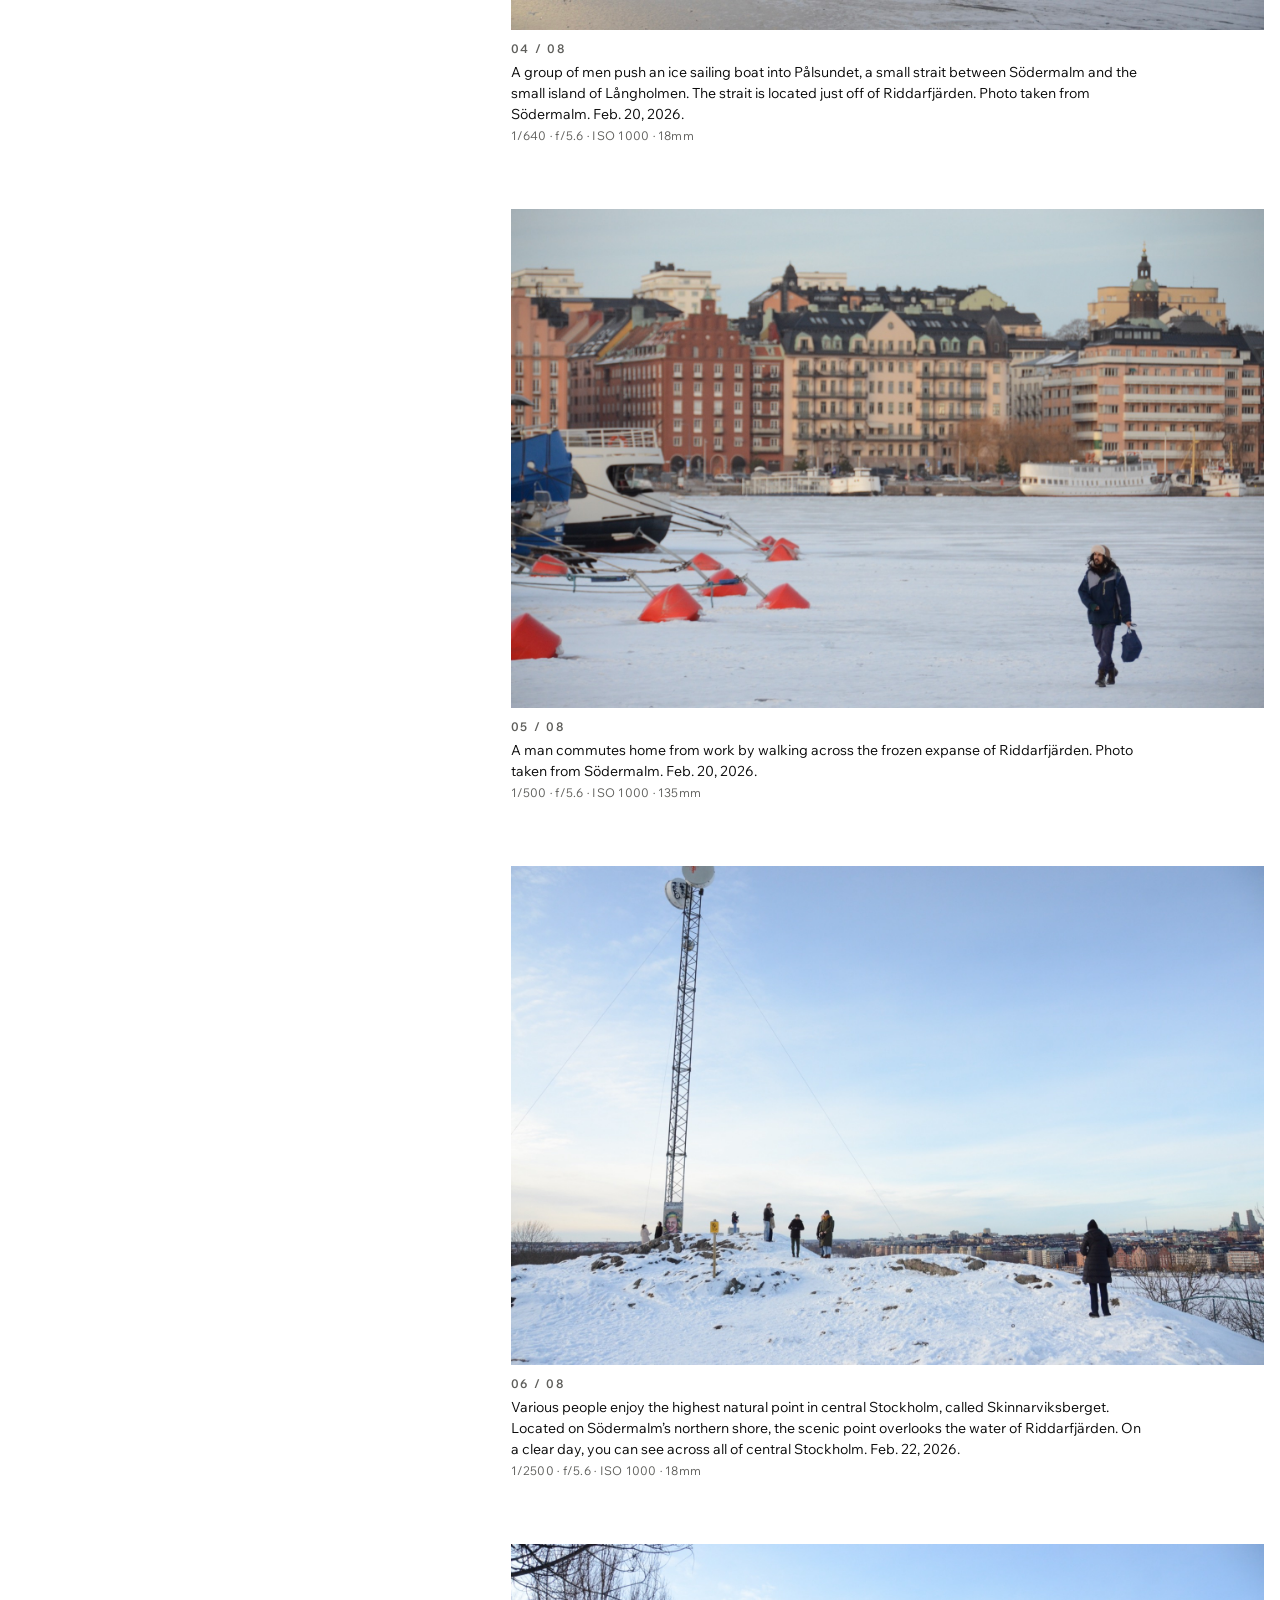
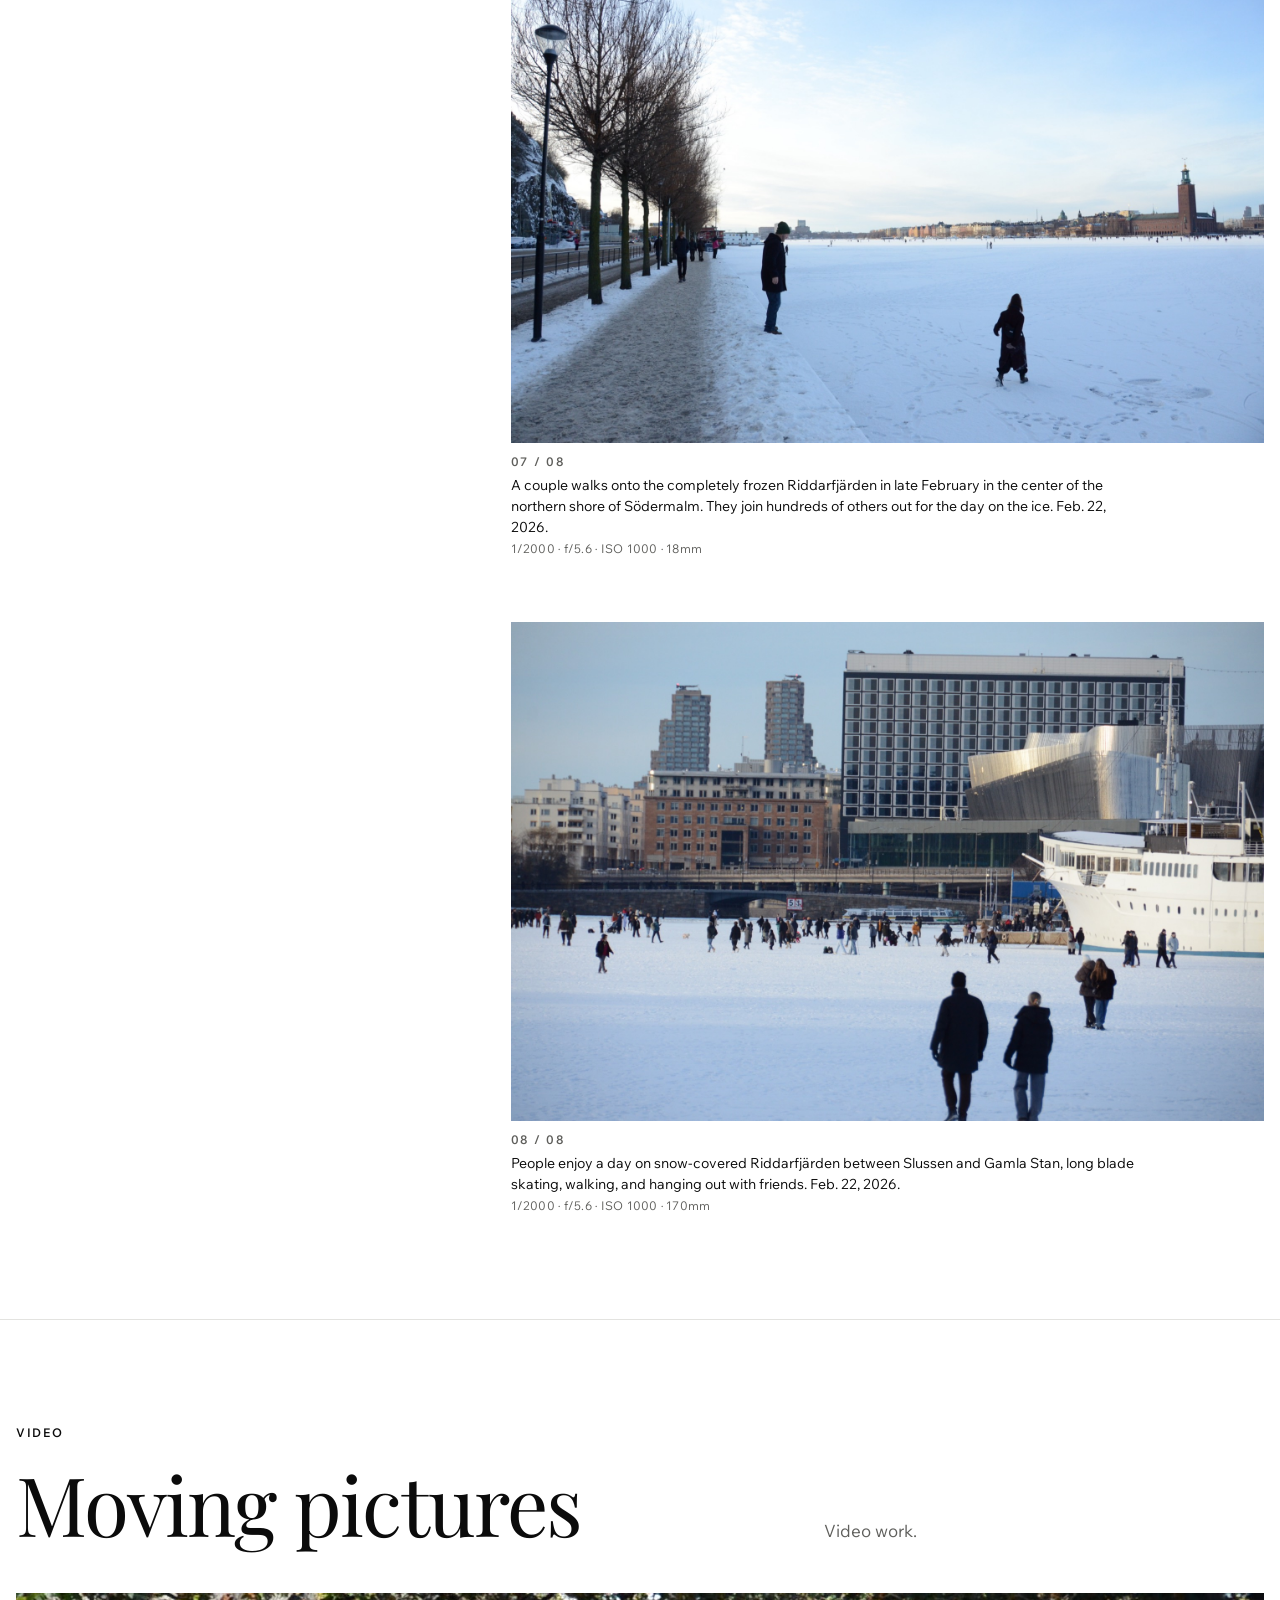
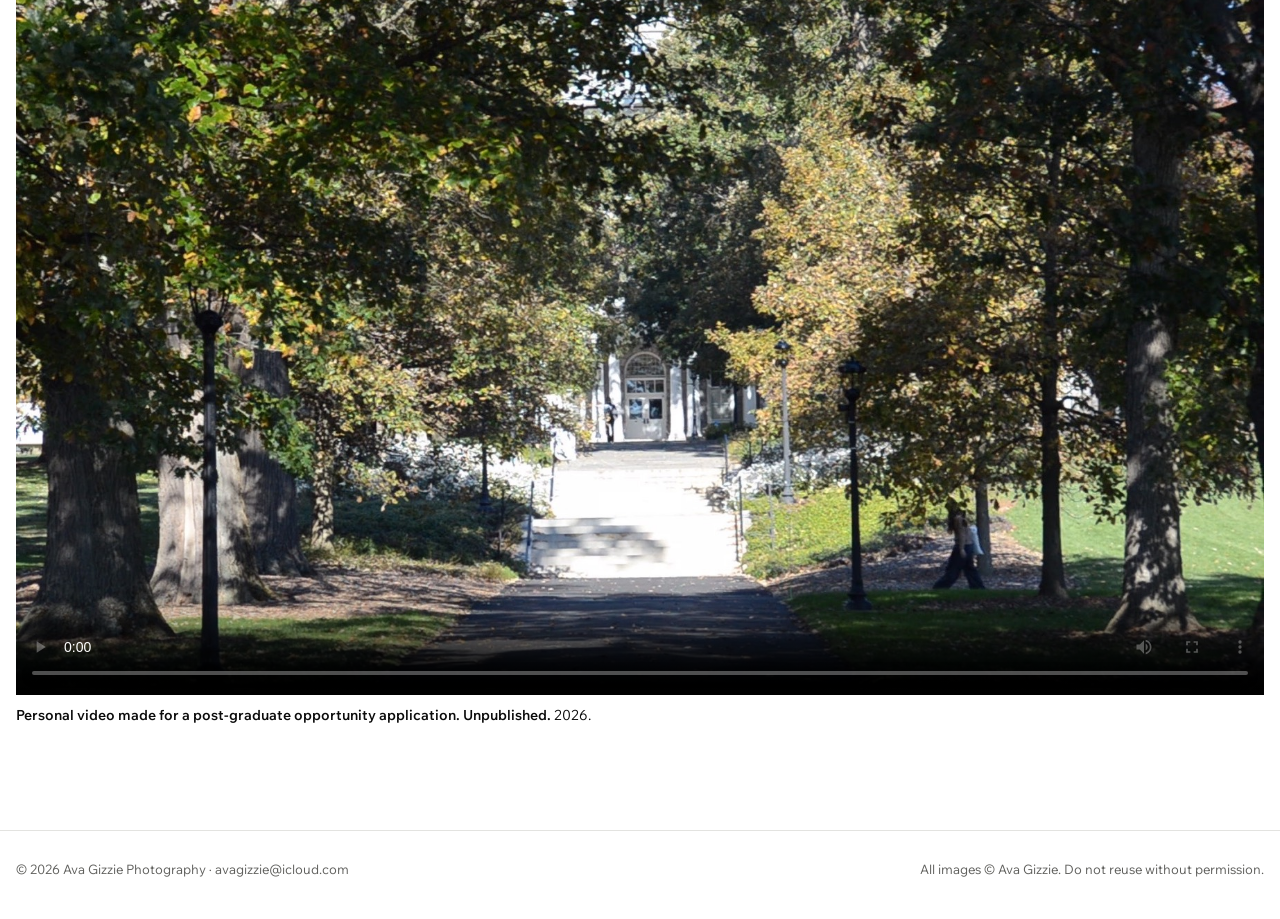
==== commit e06c6971: "adding video" ====
--- a/seattle-times.html
+++ b/seattle-times.html
@@ -21,6 +21,7 @@
         <a href="#features">Features</a>
         <a href="#portraits">Portraits</a>
         <a href="#essay">Photo Essay</a>
+        <a href="#video">Video</a>
       </div>
       <a class="tab" href="index.html">Full Portfolio</a>
     </div>
@@ -61,6 +62,8 @@
               <img src="images/news--voting-article-swarthmore-college-2026.jpg" alt="A bulletin board covered in voting and mail-in ballot posters." width="1800" height="1192" loading="lazy">
             </button>
             <figcaption><span class="dl">Voting.</span> Voting posters on campus administrative office door. Oct. 20, 2026.<span class="exif">1/80 · f/8 · ISO 3200 · 40mm</span></figcaption>
+            <!-- Article link: replace PASTE-ARTICLE-LINK with the story URL -->
+            <a class="story" href="PASTE-ARTICLE-LINK" target="_blank" rel="noopener">Read the story ↗</a>
           </figure>
 
           <figure class="c2">
@@ -68,6 +71,8 @@
               <img src="images/news--parrish-hall-2-swarthmore-college-2026.jpg" alt="Parrish Hall's dormers and cupola framed by dark trees." width="1800" height="1192" loading="lazy">
             </button>
             <figcaption><span class="dl">Parrish Hall.</span> Swarthmore College. Sept. 29, 2026.<span class="exif">1/1250 · f/25 · ISO 5000 · 31mm</span></figcaption>
+            <!-- Article link: replace PASTE-ARTICLE-LINK with the story URL -->
+            <a class="story" href="PASTE-ARTICLE-LINK" target="_blank" rel="noopener">Read the story ↗</a>
           </figure>
 
           <figure class="c2">
@@ -75,6 +80,8 @@
               <img src="images/news--edley-morgan-hall-swarthmore-college-2026.jpg" alt="The stone facade of Edley-Morgan Hall behind a striped lawn." width="1800" height="1192" loading="lazy">
             </button>
             <figcaption><span class="dl">Edley-Morgan Hall.</span> Swarthmore College. Sept. 29, 2026.<span class="exif">1/800 · f/25 · ISO 5000 · 42mm</span></figcaption>
+            <!-- Article link: replace PASTE-ARTICLE-LINK with the story URL -->
+            <a class="story" href="PASTE-ARTICLE-LINK" target="_blank" rel="noopener">Read the story ↗</a>
           </figure>
 
           <figure class="c2">
@@ -82,6 +89,8 @@
               <img src="images/news--ampitheater-swarthmore-college-2026.jpg" alt="Grass terraces of the outdoor amphitheater among tall trees." width="1800" height="1192" loading="lazy">
             </button>
             <figcaption><span class="dl">Amphitheater.</span> Swarthmore College. Sept. 22, 2026.<span class="exif">1/640 · f/6.3 · ISO 2000 · 18mm</span></figcaption>
+            <!-- Article link: replace PASTE-ARTICLE-LINK with the story URL -->
+            <a class="story" href="PASTE-ARTICLE-LINK" target="_blank" rel="noopener">Read the story ↗</a>
           </figure>
         </div>
       </div>
@@ -146,6 +155,8 @@
               <img src="images/features--the-phoenix-sexual-health-data-2026.jpg" alt="Baskets of labeled condoms on a table." width="1800" height="1192" loading="lazy">
             </button>
             <figcaption><span class="dl">Swarthmore Sexual Health Data.</span> The Phoenix. Sept. 30, 2026.<span class="exif">1/160 · f/11 · ISO 5000 · 46mm</span></figcaption>
+            <!-- Article link: replace PASTE-ARTICLE-LINK with the story URL -->
+            <a class="story" href="PASTE-ARTICLE-LINK" target="_blank" rel="noopener">Read the story ↗</a>
           </figure>
 
           <figure class="c3">
@@ -153,6 +164,8 @@
               <img src="images/features--the-phoenix-swat-says-2026.jpg" alt="Three people hide their faces behind open copies of The Phoenix." width="1800" height="1192" loading="lazy">
             </button>
             <figcaption><span class="dl">Swat Says.</span> The Phoenix. Sept. 13, 2026.<span class="exif">1/15 · f/3.8 · ISO 200 · 22mm</span></figcaption>
+            <!-- Article link: replace PASTE-ARTICLE-LINK with the story URL -->
+            <a class="story" href="PASTE-ARTICLE-LINK" target="_blank" rel="noopener">Read the story ↗</a>
           </figure>
 
           <figure class="c3">
@@ -160,6 +173,8 @@
               <img src="images/features--the-phoenix-swat-says-2-2026.jpg" alt="Students pass a stone dorm in bright autumn sun." width="1800" height="1192" loading="lazy">
             </button>
             <figcaption><span class="dl">Swat Says.</span> The Phoenix. Oct. 20, 2026.<span class="exif">1/160 · f/25 · ISO 3200 · 50mm</span></figcaption>
+            <!-- Article link: replace PASTE-ARTICLE-LINK with the story URL -->
+            <a class="story" href="PASTE-ARTICLE-LINK" target="_blank" rel="noopener">Read the story ↗</a>
           </figure>
 
           <figure class="c3">
@@ -167,6 +182,8 @@
               <img src="images/features--dsc-6370.jpg" alt="A student in a green sweater walks past a lush garden as another student with a backpack walks away down a stone path." width="1800" height="1192" loading="lazy">
             </button>
             <figcaption><span class="dl">Campus garden.</span> Swarthmore College. Sept. 29, 2026.<span class="exif">1/500 · f/16 · ISO 5000 · 95mm</span></figcaption>
+            <!-- Article link: replace PASTE-ARTICLE-LINK with the story URL -->
+            <a class="story" href="PASTE-ARTICLE-LINK" target="_blank" rel="noopener">Read the story ↗</a>
           </figure>
         </div>
       </div>
@@ -185,6 +202,8 @@
               <img src="images/portraits--the-phoenix-artist-of-the-week-6.jpg" alt="An artist holds red leaves over her eyes in her studio." width="1800" height="1192" loading="lazy">
             </button>
             <figcaption><span class="dl">Artist of the Week.</span> The Phoenix. Oct. 20, 2026.<span class="exif">1/20 · f/20 · ISO 3200 · 20mm</span></figcaption>
+            <!-- Article link: replace PASTE-ARTICLE-LINK with the story URL -->
+            <a class="story" href="PASTE-ARTICLE-LINK" target="_blank" rel="noopener">Read the story ↗</a>
           </figure>
 
           <figure class="c3">
@@ -192,6 +211,8 @@
               <img src="images/portraits--the-phoenix-artist-of-the-week-7.jpg" alt="The artist smiles at her desk among her paintings." width="1800" height="1192" loading="lazy">
             </button>
             <figcaption><span class="dl">Artist of the Week.</span> The Phoenix. Oct. 20, 2026.<span class="exif">1/60 · f/4 · ISO 560 · 17mm</span></figcaption>
+            <!-- Article link: replace PASTE-ARTICLE-LINK with the story URL -->
+            <a class="story" href="PASTE-ARTICLE-LINK" target="_blank" rel="noopener">Read the story ↗</a>
           </figure>
 
           <figure class="c2">
@@ -199,6 +220,8 @@
               <img src="images/portraits--the-phoenix-artist-of-the-week-3.jpg" alt="The artist leans back in a chair, laughing." width="1800" height="1192" loading="lazy">
             </button>
             <figcaption><span class="dl">Artist of the Week.</span> The Phoenix. Sept. 15, 2026.<span class="exif">1/250 · f/4 · ISO 2000 · 32mm</span></figcaption>
+            <!-- Article link: replace PASTE-ARTICLE-LINK with the story URL -->
+            <a class="story" href="PASTE-ARTICLE-LINK" target="_blank" rel="noopener">Read the story ↗</a>
           </figure>
 
           <figure class="c2">
@@ -284,6 +307,24 @@
             <figcaption>People enjoy a day on snow-covered Riddarfjärden between Slussen and Gamla Stan, long blade skating, walking, and hanging out with friends. Feb. 22, 2026.<span class="exif">1/2000 · f/5.6 · ISO 1000 · 170mm</span></figcaption>
           </figure>
         </div>
+      </div>
+    </section>
+
+    <section id="video">
+      <div class="wrap">
+        <div class="sec-head">
+          <div class="eyebrow"><b>Video</b></div>
+          <h2>Moving pictures</h2>
+          <p class="lede">Video work.</p>
+        </div>
+        <figure>
+          <div class="frame r-169">
+            <video controls preload="metadata" playsinline poster="images/video--pia-poster.jpg" width="1280" height="720">
+              <source src="video/pia-video.mp4" type="video/mp4">
+            </video>
+          </div>
+          <figcaption><span class="dl">Personal video made for a post-graduate opportunity application. Unpublished.</span> 2026.</figcaption>
+        </figure>
       </div>
     </section>
   </main>
--- a/css/style.css
+++ b/css/style.css
@@ -84,6 +84,10 @@
 
 figcaption { font-size: 14px; line-height: 1.5; max-width: 70ch; }
 figcaption .dl { font-weight: 600; }
+/* article link under a photo (seattle-times.html); hidden until a real URL replaces the placeholder */
+.story { justify-self: start; font-size: 13px; font-weight: 500; letter-spacing: .02em; text-decoration: underline; text-decoration-thickness: 1px; text-underline-offset: 4px; }
+.story:hover { color: var(--muted); }
+.story[href="PASTE-ARTICLE-LINK"] { display: none; }
 .exif { display: block; font-size: 12px; color: var(--muted); letter-spacing: .02em; margin-top: 2px; font-variant-numeric: tabular-nums; }
 
 /* placeholder tones, only for sample video and blog */
@@ -124,6 +128,7 @@
 .play span { width: 88px; height: 88px; border-radius: 50%; background: rgba(255,255,255,.92); display: grid; place-items: center; }
 .play span::before { content: ""; border-left: 26px solid #111; border-top: 16px solid transparent; border-bottom: 16px solid transparent; margin-left: 6px; }
 .r-169 { aspect-ratio: 16 / 9; cursor: default; }
+.frame video { position: absolute; inset: 0; width: 100%; height: 100%; object-fit: contain; background: #000; }
 
 /* blog */
 .posts { display: grid; border-top: 1px solid var(--fg); }
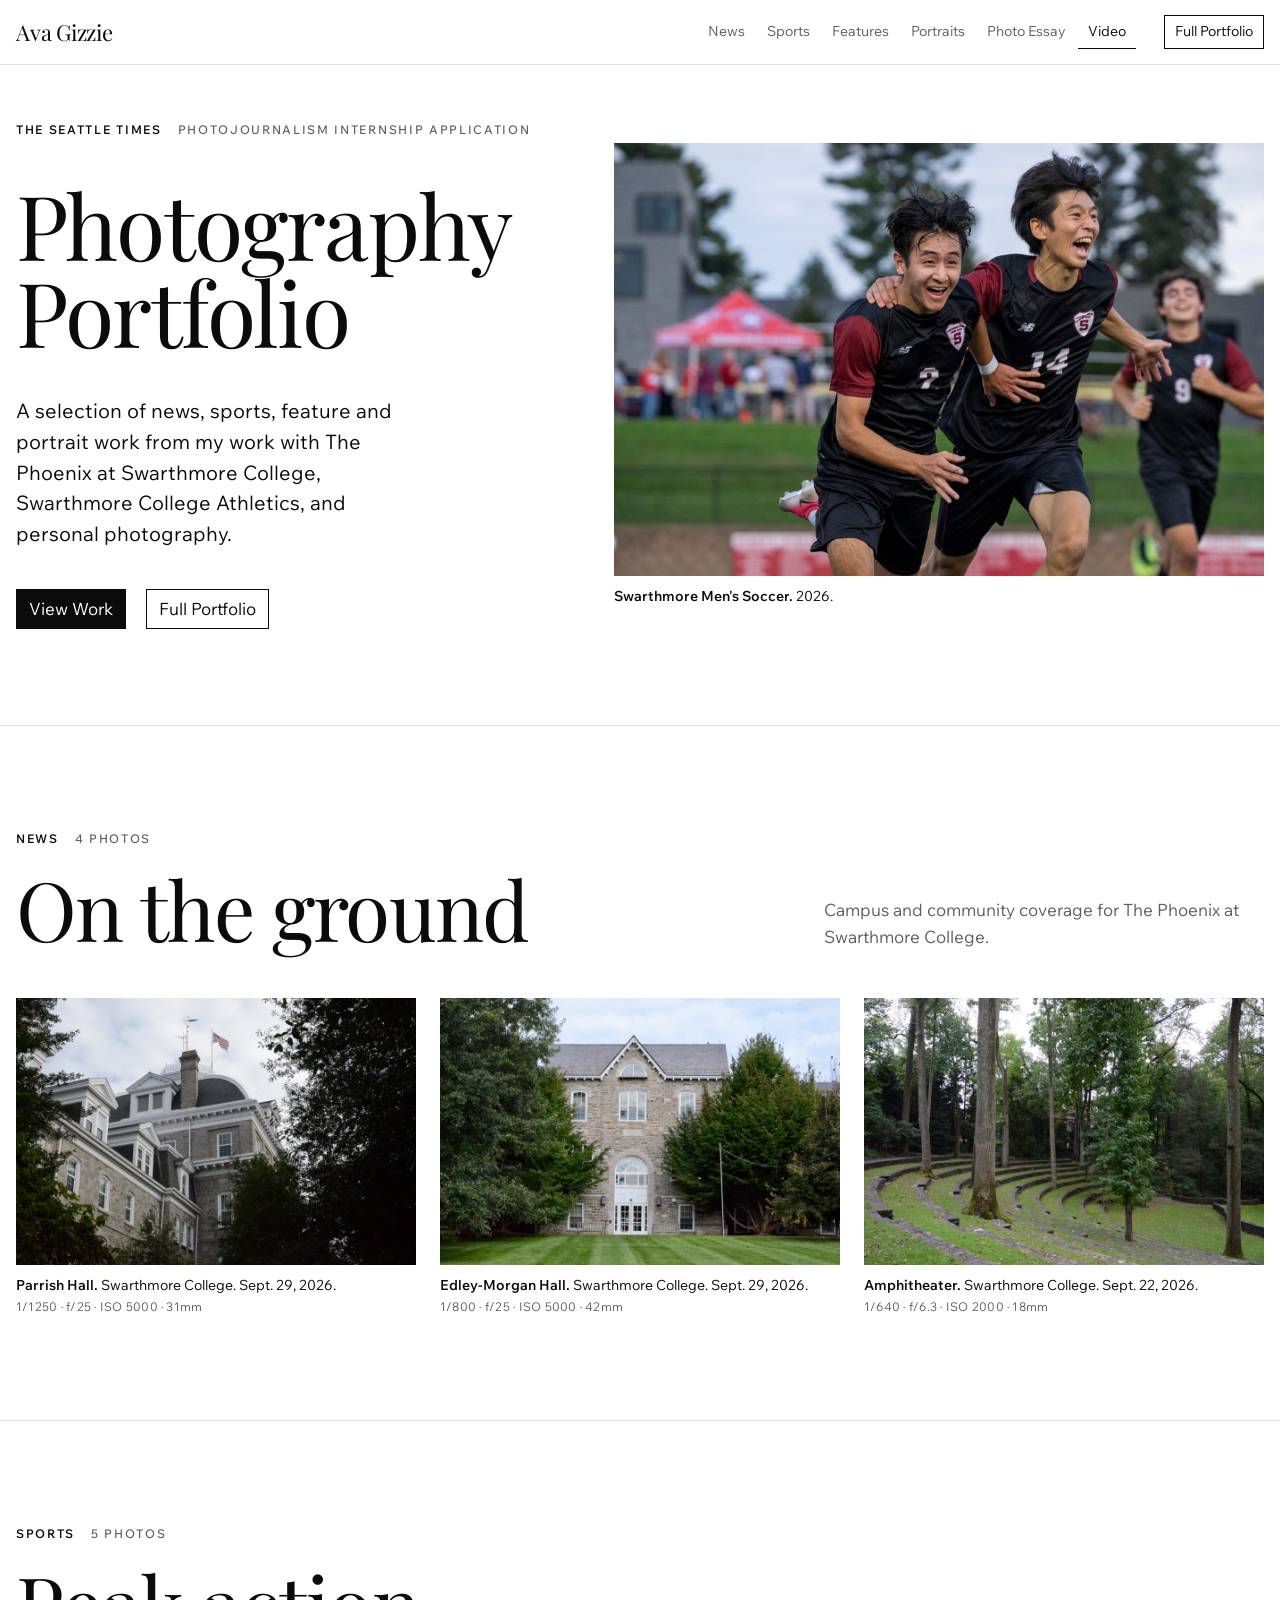
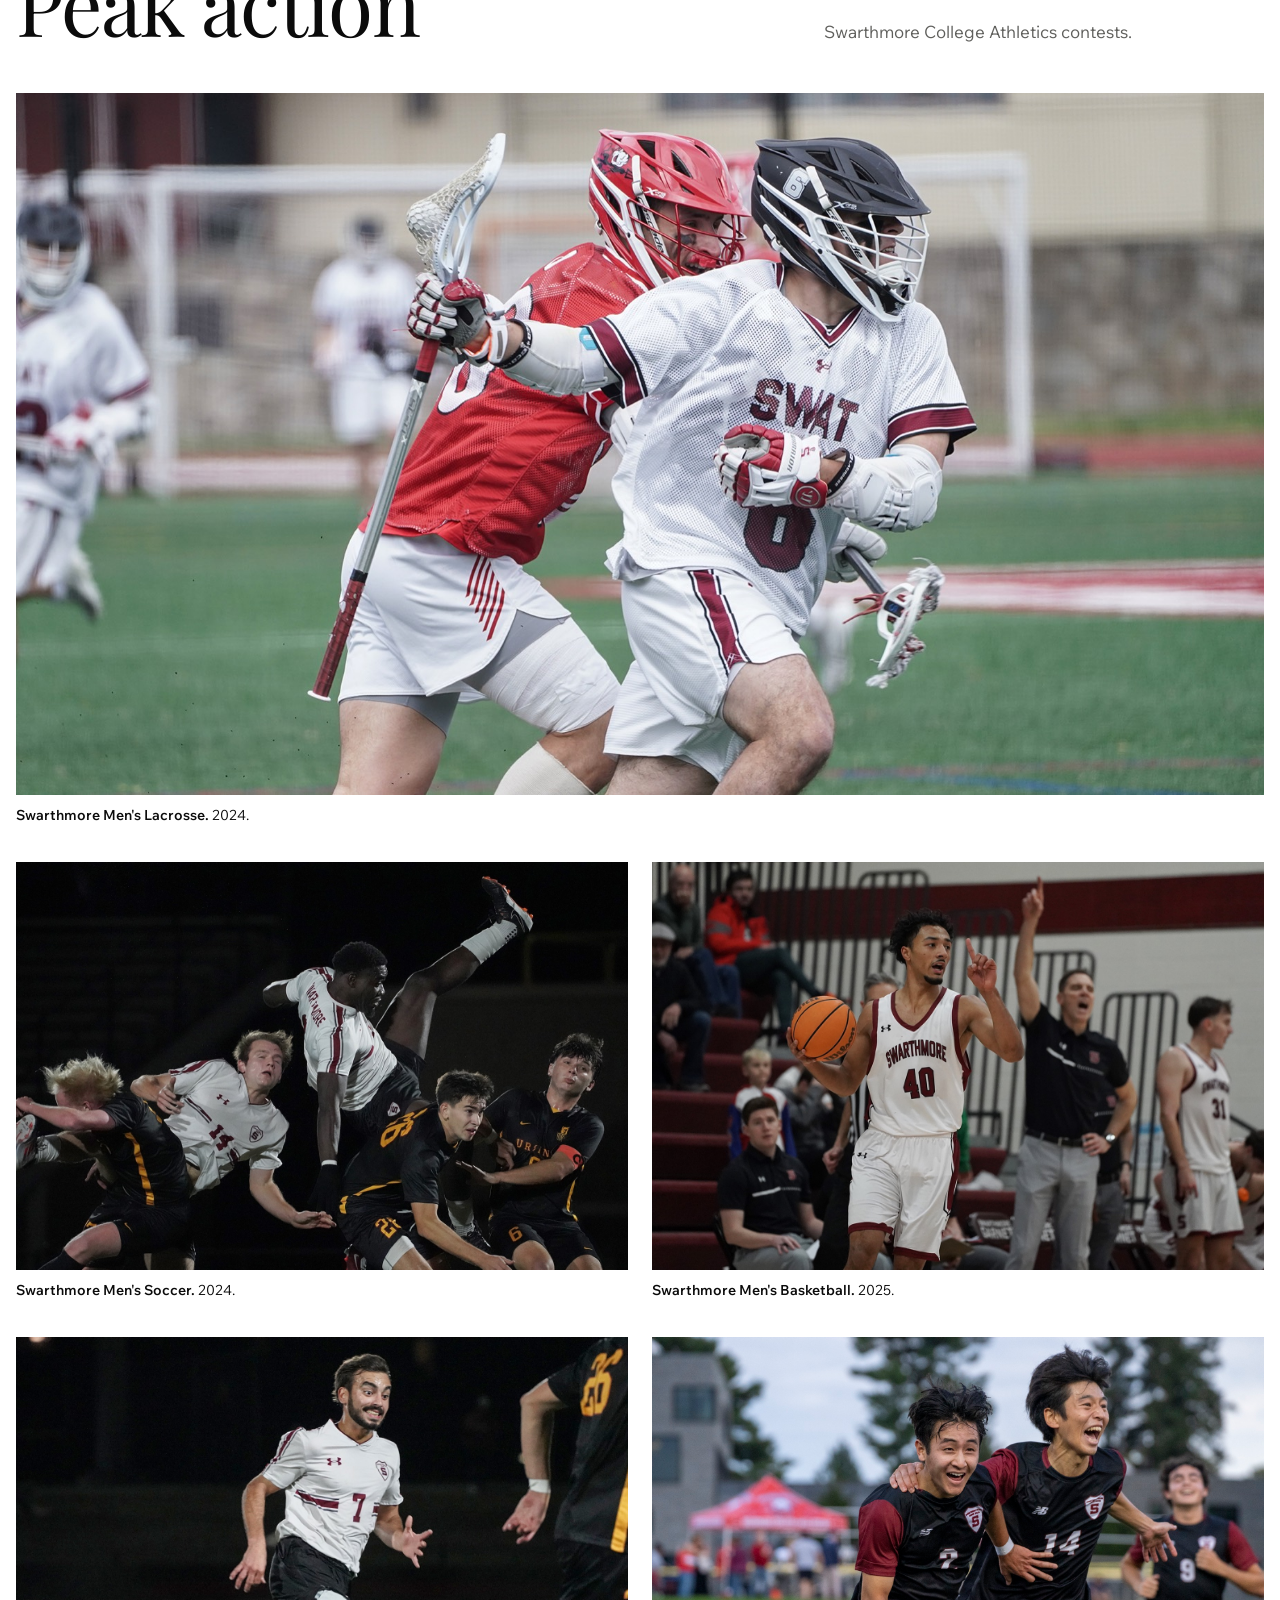
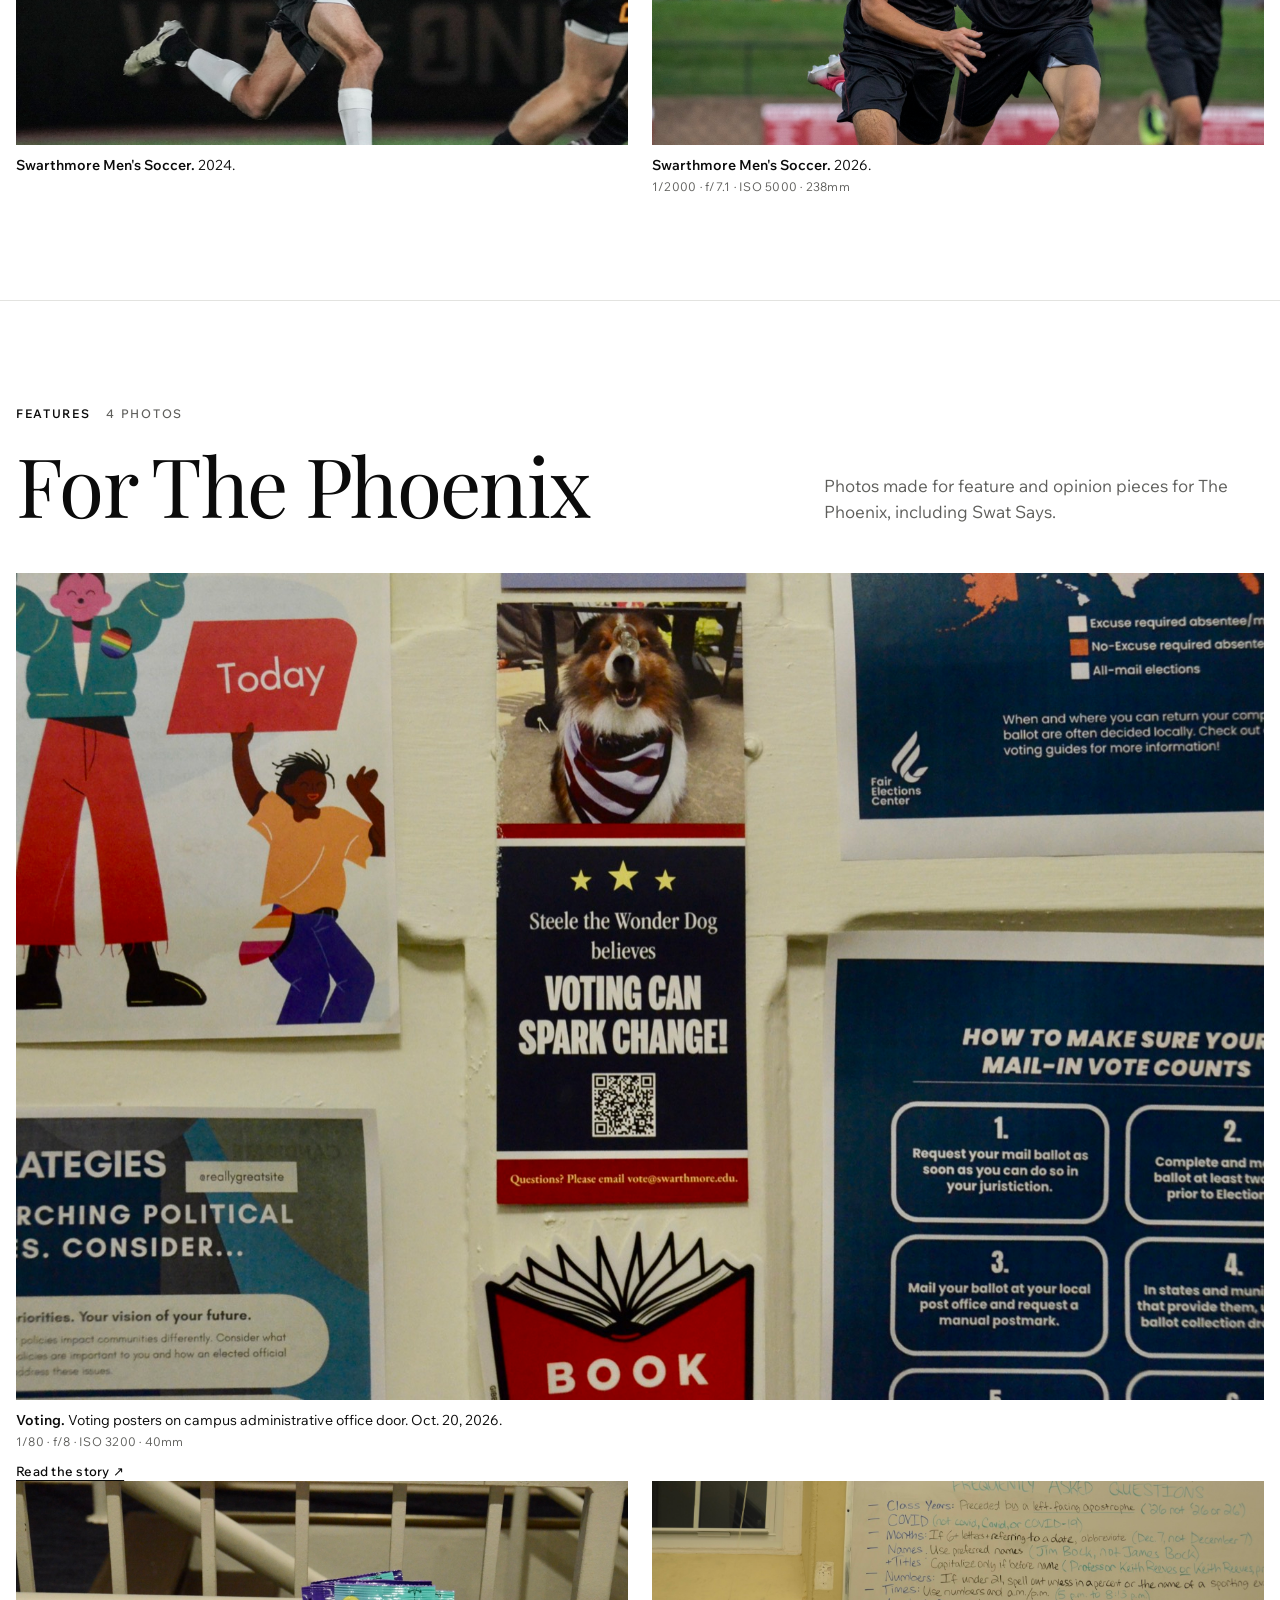
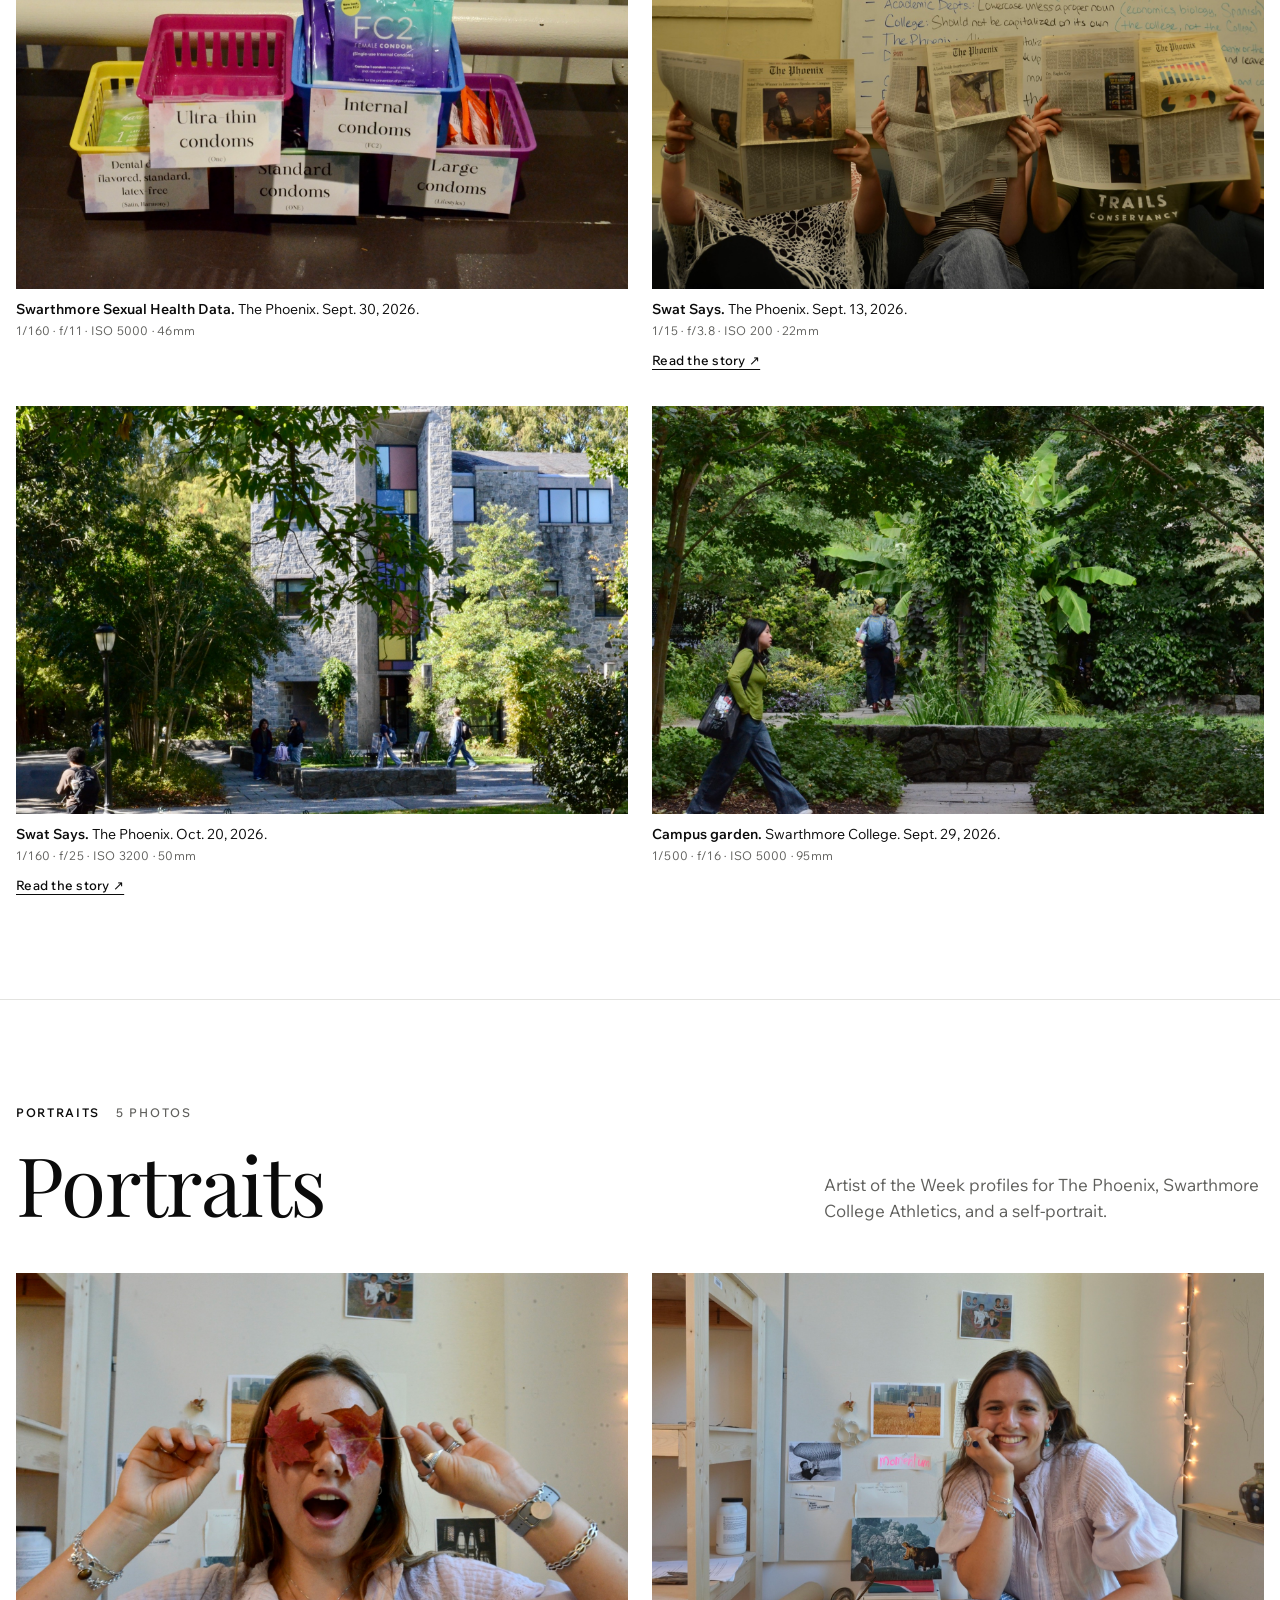
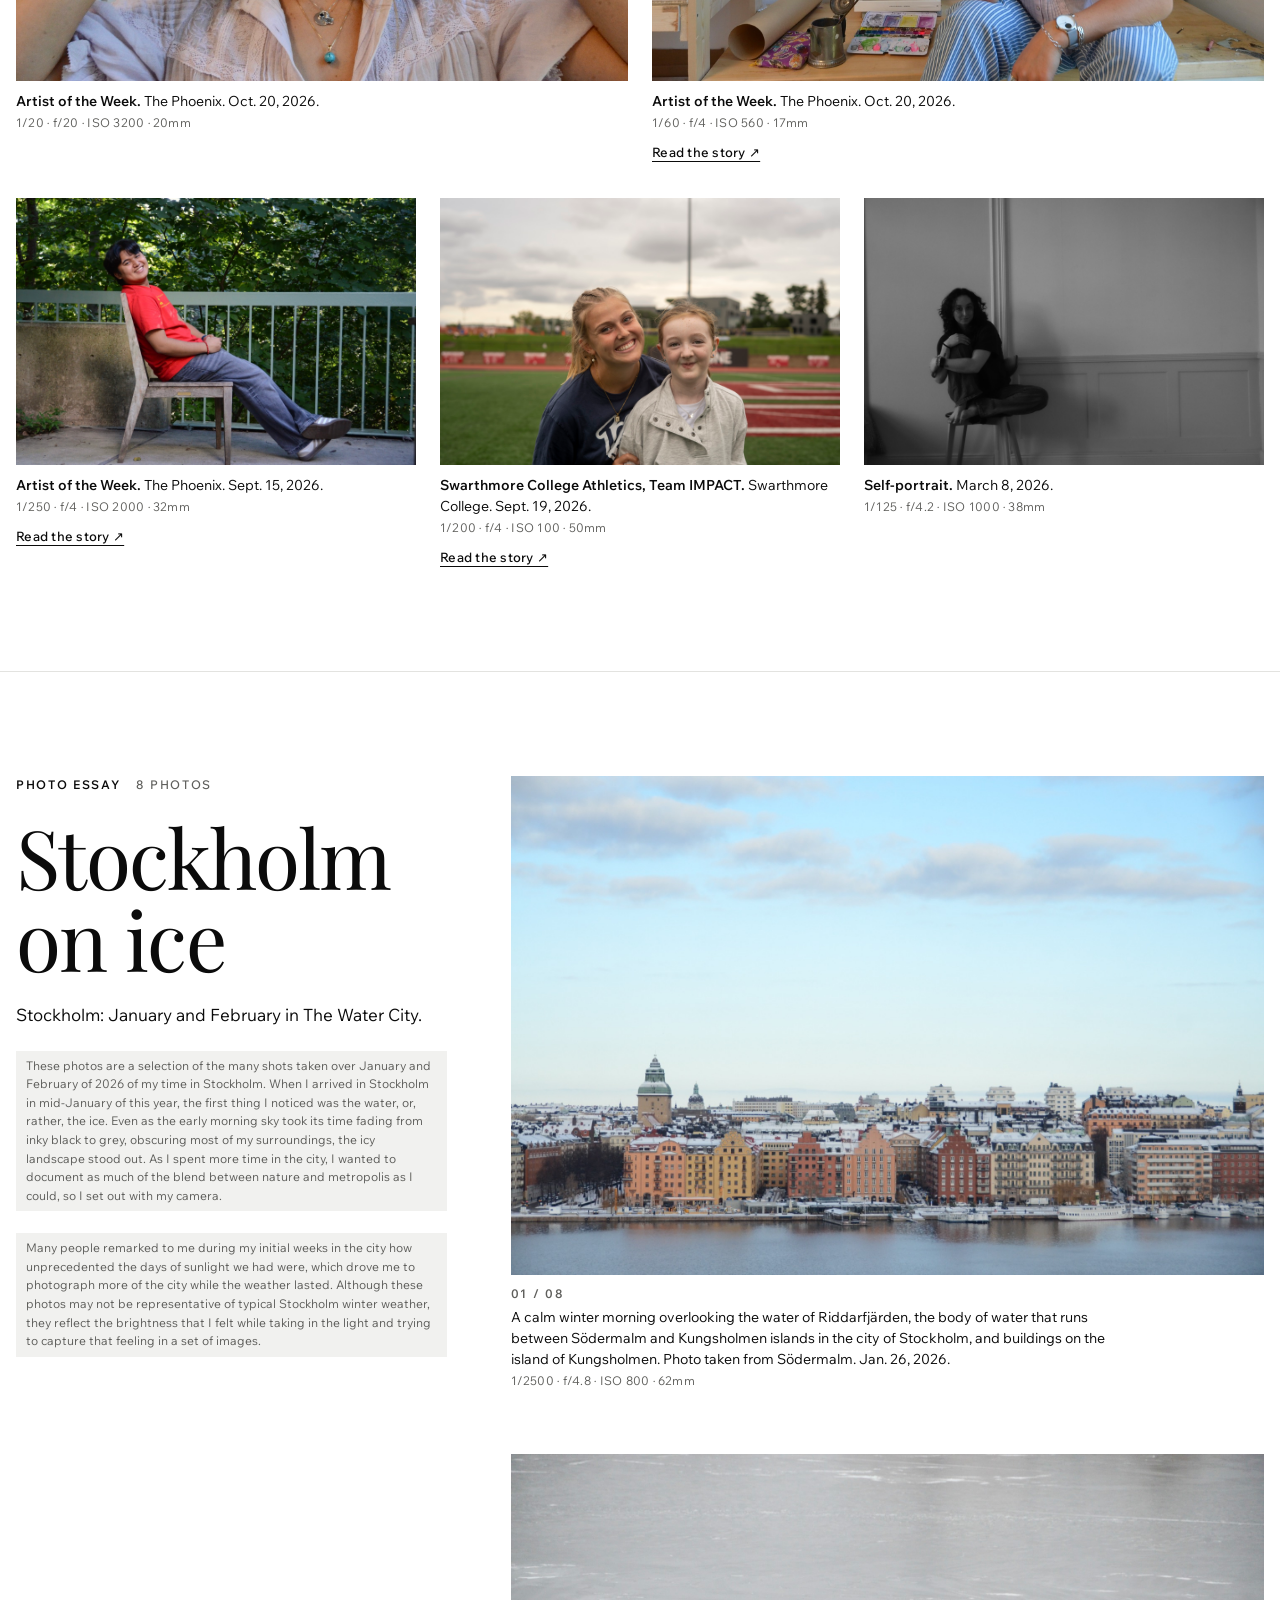
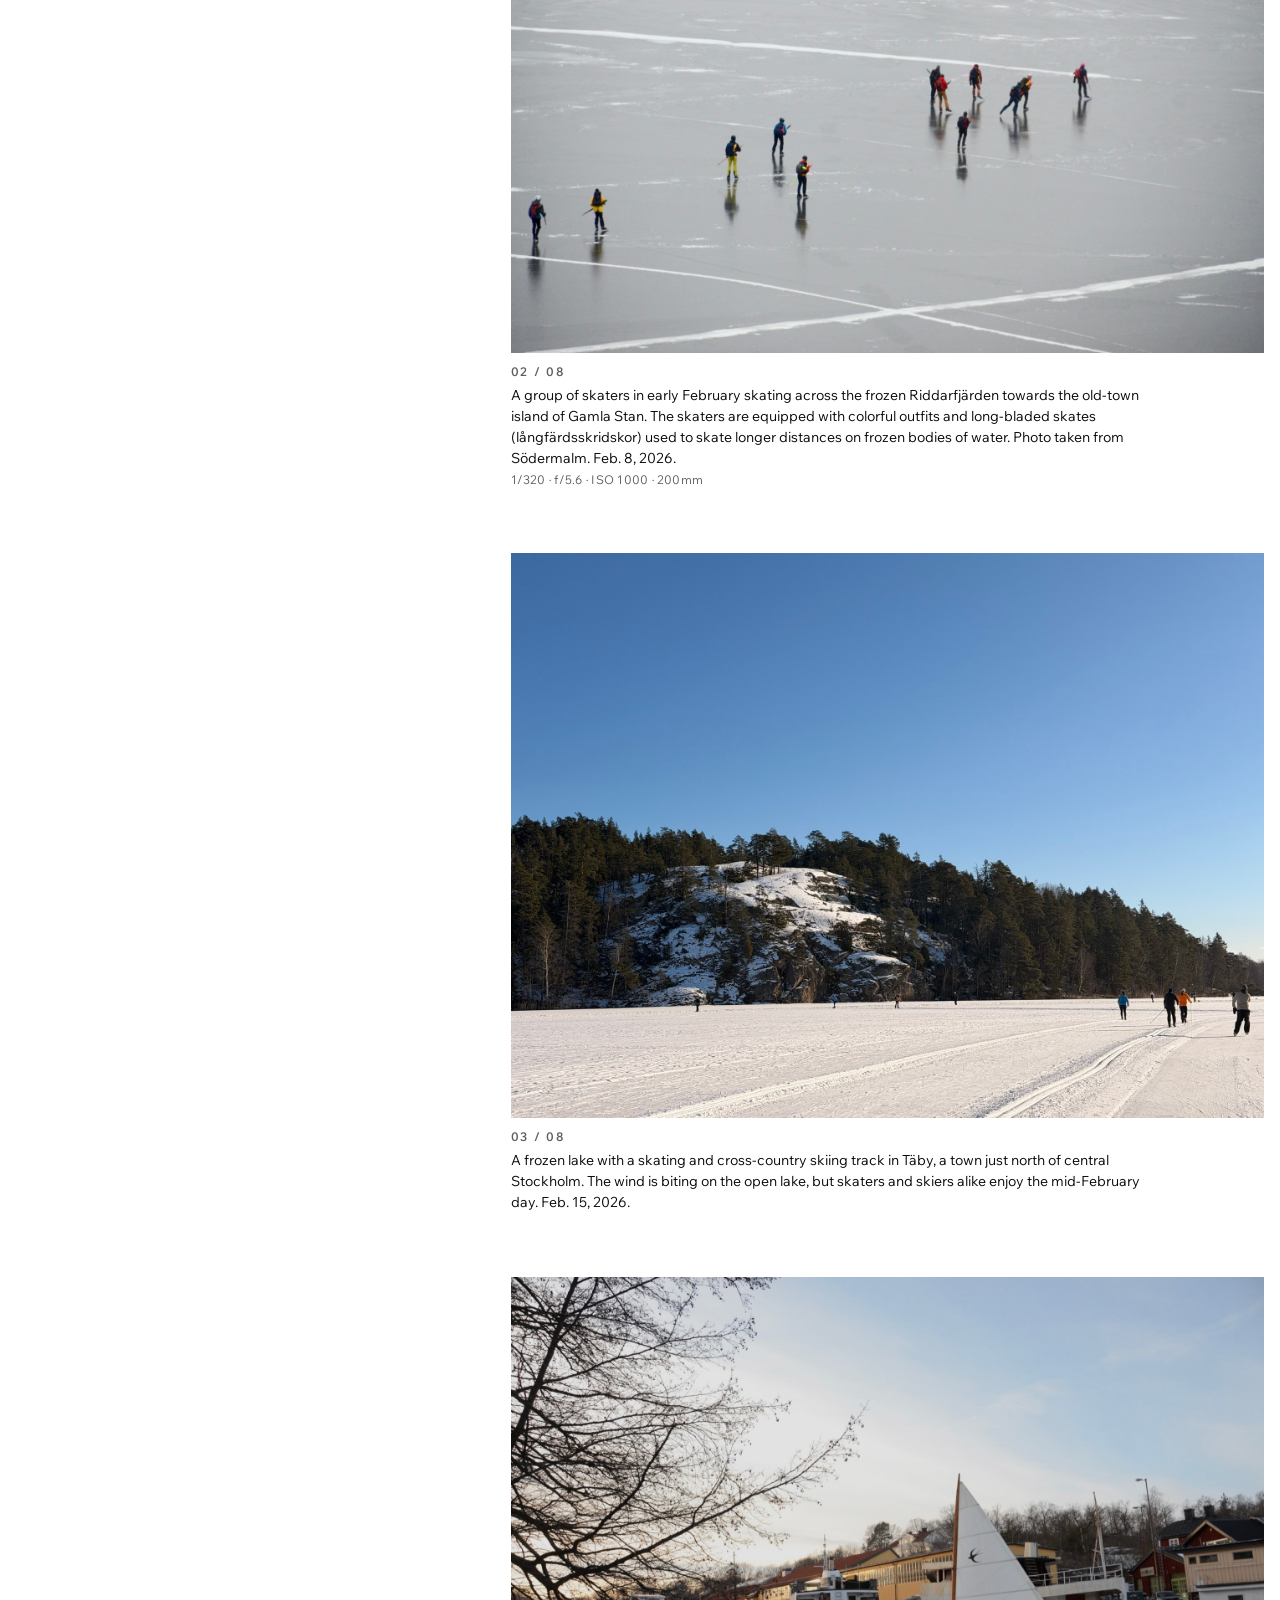
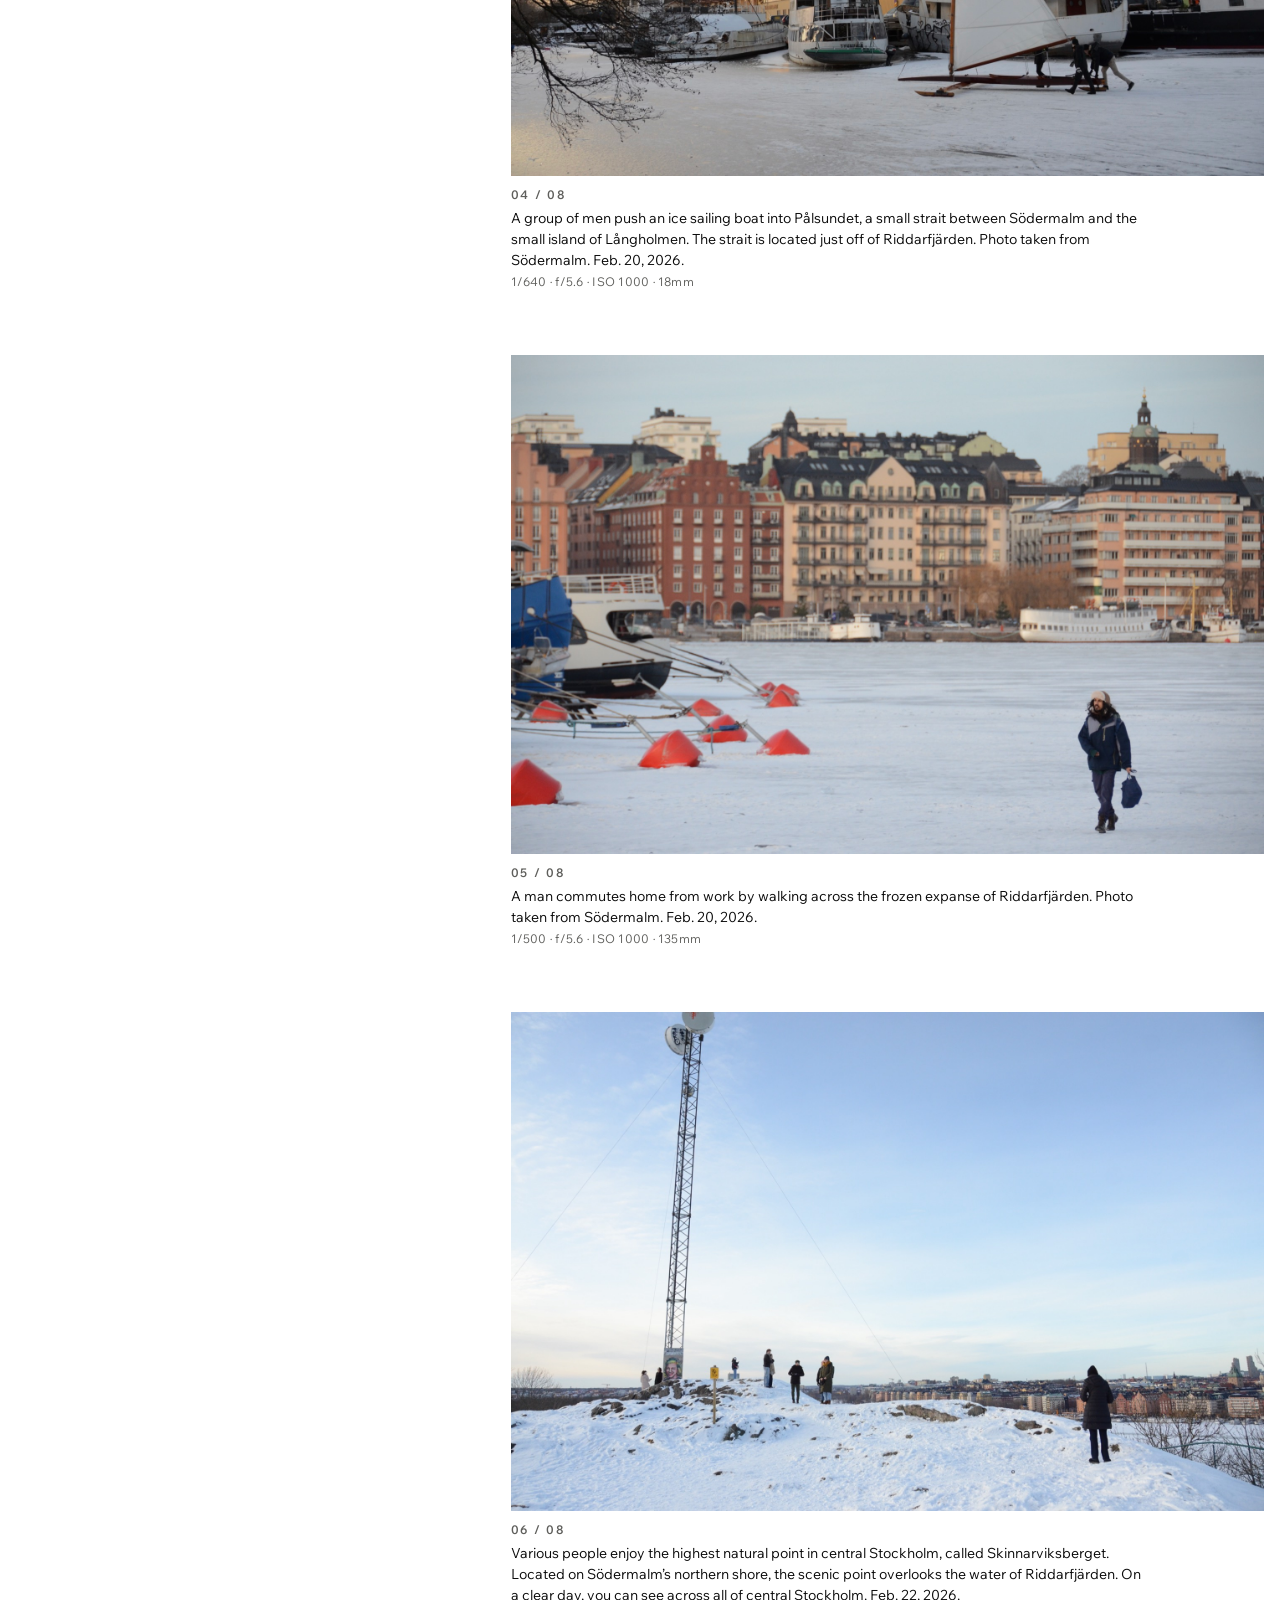
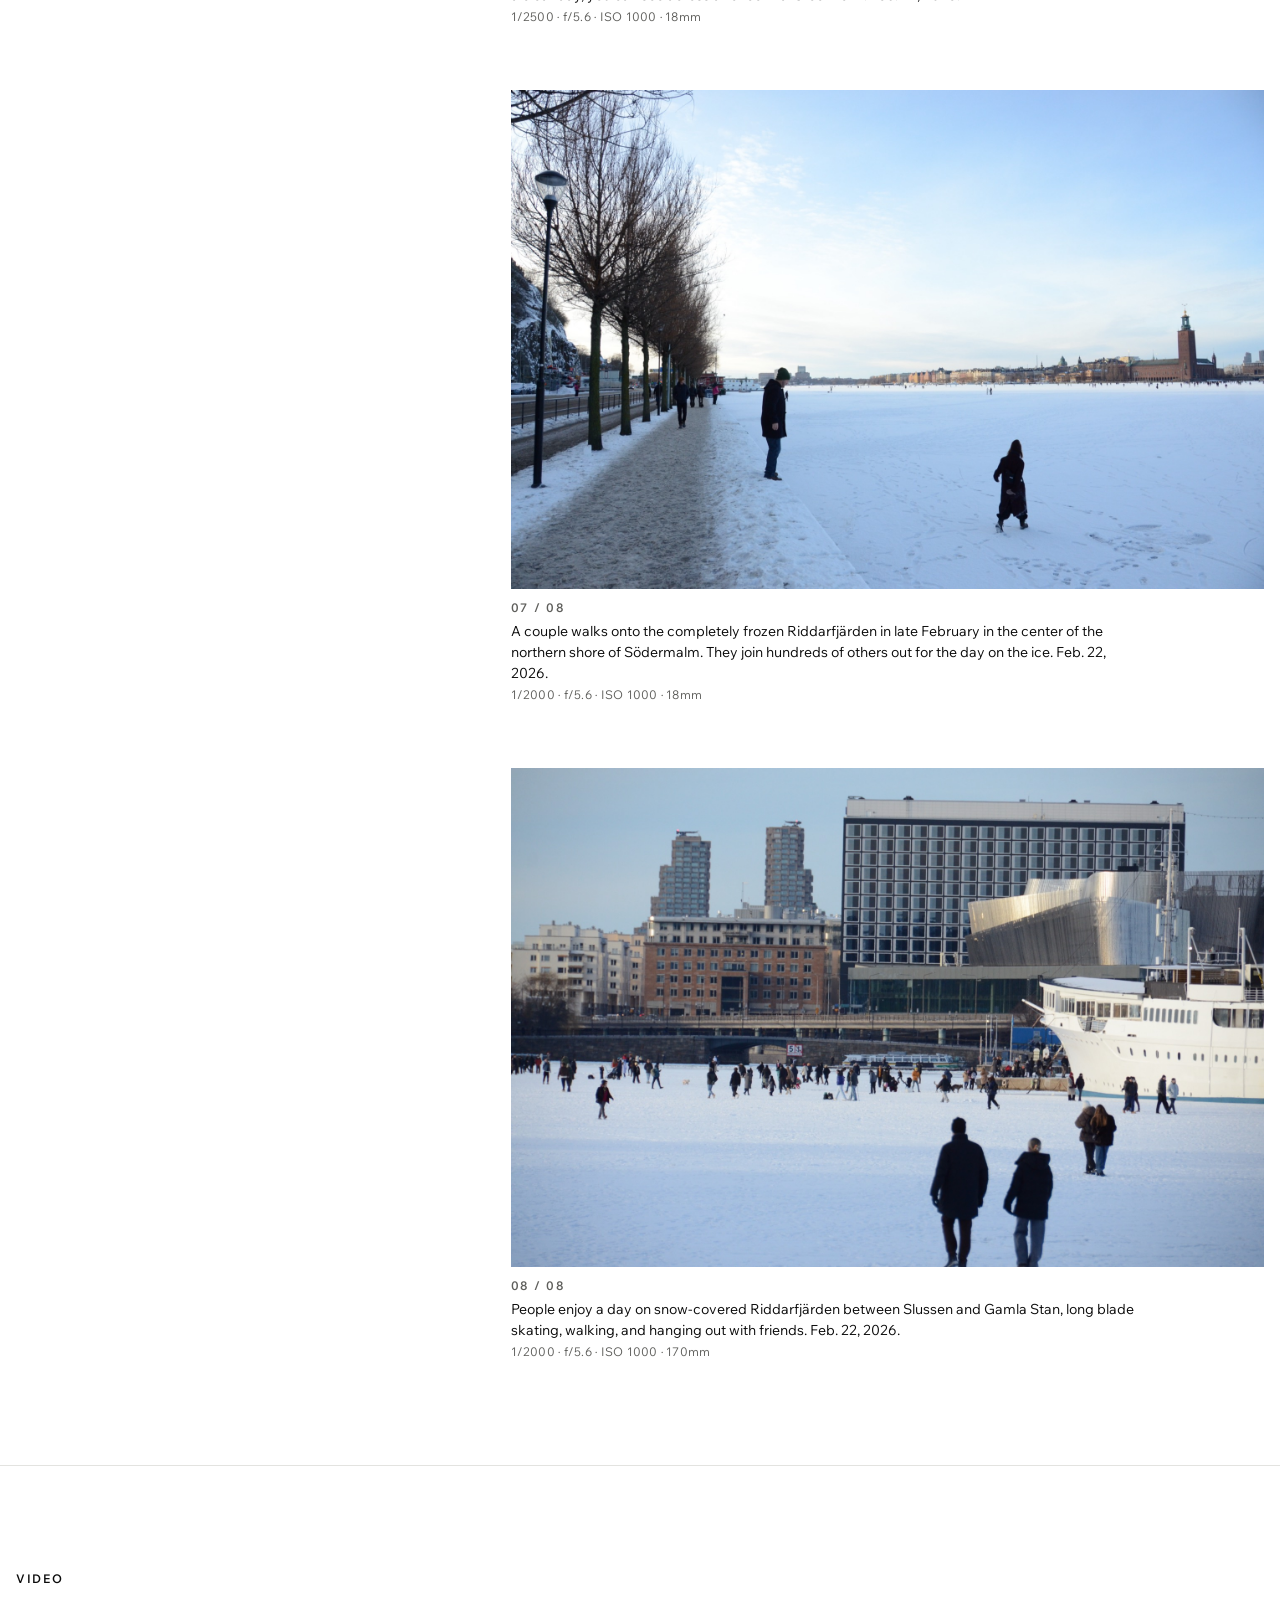
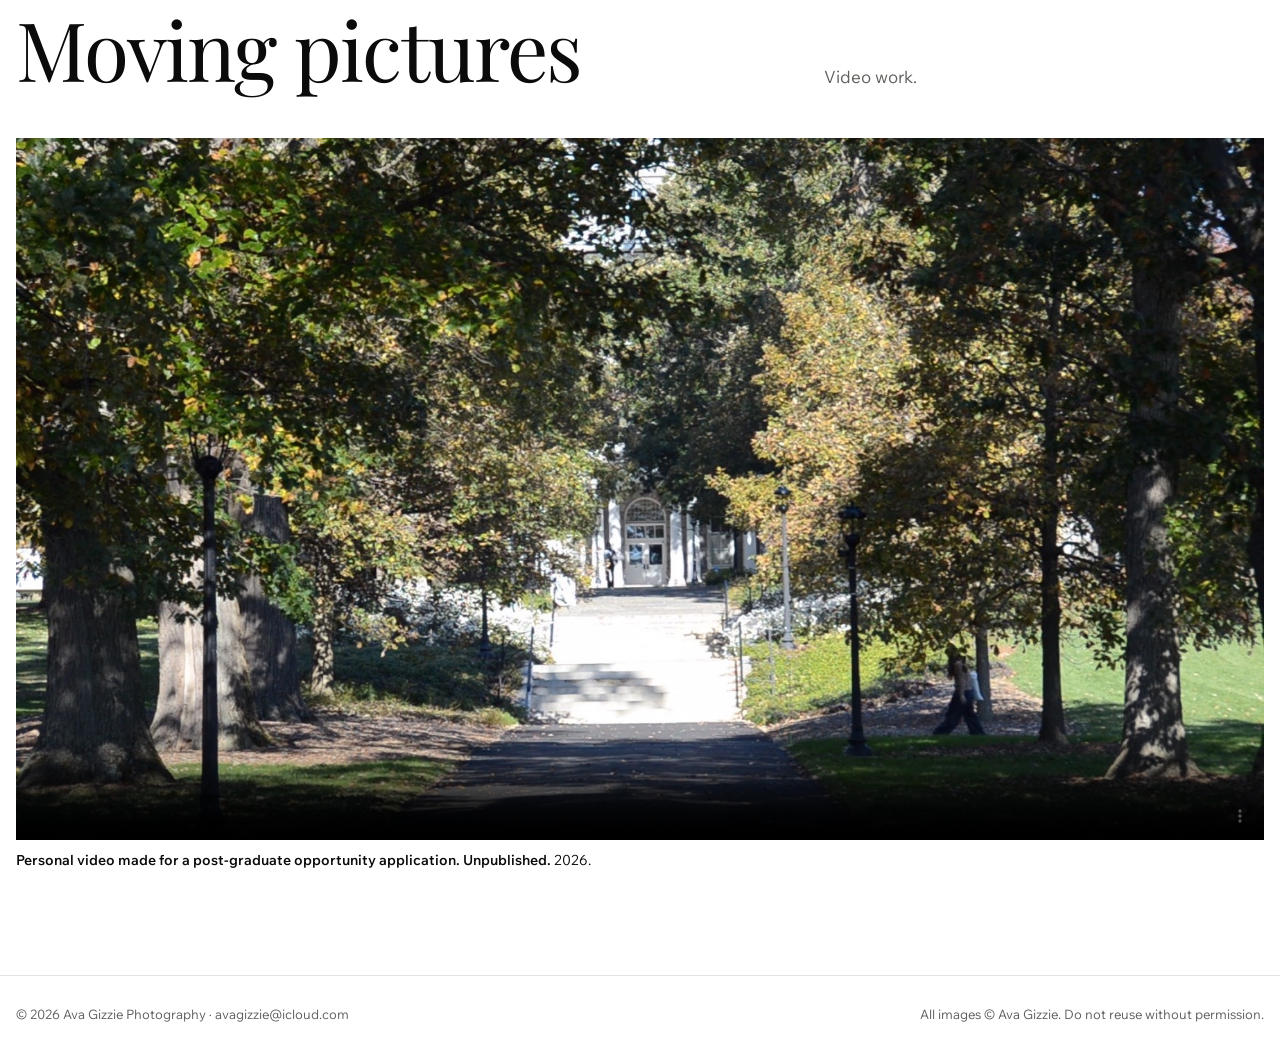
==== commit 7f2f82f0: "text fixes and automatic upload integration" ====
--- a/seattle-times.html
+++ b/seattle-times.html
@@ -3,7 +3,7 @@
 <head>
   <meta charset="utf-8">
   <meta name="viewport" content="width=device-width, initial-scale=1, viewport-fit=cover">
-  <title>Seattle Times Application · Ava Gizzie Photography</title>
+  <title>Seattle Times Photojournalism Internship Application · Ava Gizzie Photography</title>
   <meta name="description" content="Ava Gizzie's photo internship application portfolio for The Seattle Times: news, sports, features and portraits.">
   <link rel="preconnect" href="https://fonts.googleapis.com">
   <link rel="preconnect" href="https://fonts.gstatic.com" crossorigin>
@@ -30,9 +30,9 @@
   <header class="hero" id="top">
     <div class="wrap hero-grid">
       <div class="hero-text">
-        <div class="eyebrow"><b>The Seattle Times</b><span>Photo internship application</span></div>
-        <h1>Internship Portfolio</h1>
-        <p>A selection of news, sports, feature and portrait work for The Phoenix at Swarthmore College and Swarthmore College Athletics.</p>
+        <div class="eyebrow"><b>The Seattle Times</b><span>Photojournalism internship application</span></div>
+        <h1>Photography Portfolio</h1>
+        <p>A selection of news, sports, feature and portrait work from my work with The Phoenix at Swarthmore College, Swarthmore College Athletics, and personal photography.</p>
         <div class="btns">
           <a class="btn" href="#news">View Work</a>
           <a class="btn ghost" href="index.html">Full Portfolio</a>
@@ -57,15 +57,6 @@
           <p class="lede">Campus and community coverage for The Phoenix at Swarthmore College.</p>
         </div>
         <div class="g6">
-          <figure class="c6 lead">
-            <button class="frame" style="--ar:1800/1192">
-              <img src="images/news--voting-article-swarthmore-college-2026.jpg" alt="A bulletin board covered in voting and mail-in ballot posters." width="1800" height="1192" loading="lazy">
-            </button>
-            <figcaption><span class="dl">Voting.</span> Voting posters on campus administrative office door. Oct. 20, 2026.<span class="exif">1/80 · f/8 · ISO 3200 · 40mm</span></figcaption>
-            <!-- Article link: replace PASTE-ARTICLE-LINK with the story URL -->
-            <a class="story" href="PASTE-ARTICLE-LINK" target="_blank" rel="noopener">Read the story ↗</a>
-          </figure>
-
           <figure class="c2">
             <button class="frame" style="--ar:1800/1192">
               <img src="images/news--parrish-hall-2-swarthmore-college-2026.jpg" alt="Parrish Hall's dormers and cupola framed by dark trees." width="1800" height="1192" loading="lazy">
@@ -149,6 +140,14 @@
           <h2>For The Phoenix</h2>
           <p class="lede">Photos made for feature and opinion pieces for The Phoenix, including Swat Says.</p>
         </div>
+         <figure class="c6 lead">
+            <button class="frame" style="--ar:1800/1192">
+              <img src="images/news--voting-article-swarthmore-college-2026.jpg" alt="A bulletin board covered in voting and mail-in ballot posters." width="1800" height="1192" loading="lazy">
+            </button>
+            <figcaption><span class="dl">Voting.</span> Voting posters on campus administrative office door. Oct. 20, 2026.<span class="exif">1/80 · f/8 · ISO 3200 · 40mm</span></figcaption>
+            <!-- Article link: replace PASTE-ARTICLE-LINK with the story URL -->
+            <a class="story" href="https://swarthmorephoenix.com/2026/10/22/swarthmore-students-get-out-and-vote/" target="_blank" rel="noopener">Read the story ↗</a>
+          </figure>
         <div class="g6">
           <figure class="c3">
             <button class="frame" style="--ar:1800/1192">
@@ -165,7 +164,7 @@
             </button>
             <figcaption><span class="dl">Swat Says.</span> The Phoenix. Sept. 13, 2026.<span class="exif">1/15 · f/3.8 · ISO 200 · 22mm</span></figcaption>
             <!-- Article link: replace PASTE-ARTICLE-LINK with the story URL -->
-            <a class="story" href="PASTE-ARTICLE-LINK" target="_blank" rel="noopener">Read the story ↗</a>
+            <a class="story" href="https://swarthmorephoenix.com/2026/09/17/swat-says-ed-board-edition/" target="_blank" rel="noopener">Read the story ↗</a>
           </figure>
 
           <figure class="c3">
@@ -174,7 +173,7 @@
             </button>
             <figcaption><span class="dl">Swat Says.</span> The Phoenix. Oct. 20, 2026.<span class="exif">1/160 · f/25 · ISO 3200 · 50mm</span></figcaption>
             <!-- Article link: replace PASTE-ARTICLE-LINK with the story URL -->
-            <a class="story" href="PASTE-ARTICLE-LINK" target="_blank" rel="noopener">Read the story ↗</a>
+            <a class="story" href="https://swarthmorephoenix.com/2026/10/22/weekly-column-swat-says-27/" target="_blank" rel="noopener">Read the story ↗</a>
           </figure>
 
           <figure class="c3">
@@ -212,7 +211,7 @@
             </button>
             <figcaption><span class="dl">Artist of the Week.</span> The Phoenix. Oct. 20, 2026.<span class="exif">1/60 · f/4 · ISO 560 · 17mm</span></figcaption>
             <!-- Article link: replace PASTE-ARTICLE-LINK with the story URL -->
-            <a class="story" href="PASTE-ARTICLE-LINK" target="_blank" rel="noopener">Read the story ↗</a>
+            <a class="story" href="https://swarthmorephoenix.com/2026/10/22/artist-of-the-week-mirabel-fernald-27-and-the-cyclical-journey-of-sculpture/" target="_blank" rel="noopener">Read the story ↗</a>
           </figure>
 
           <figure class="c2">
@@ -221,7 +220,7 @@
             </button>
             <figcaption><span class="dl">Artist of the Week.</span> The Phoenix. Sept. 15, 2026.<span class="exif">1/250 · f/4 · ISO 2000 · 32mm</span></figcaption>
             <!-- Article link: replace PASTE-ARTICLE-LINK with the story URL -->
-            <a class="story" href="PASTE-ARTICLE-LINK" target="_blank" rel="noopener">Read the story ↗</a>
+            <a class="story" href="https://swarthmorephoenix.com/2026/09/17/artist-of-the-week-akira-franco-tanglao-aguas-27-on-the-roles-we-play/" target="_blank" rel="noopener">Read the story ↗</a>
           </figure>
 
           <figure class="c2">
@@ -229,6 +228,7 @@
               <img src="images/portraits--swarthmore-college-team-impact-2026.jpg" alt="A Swarthmore athlete and a young girl smile together beside the field." width="1800" height="1200" loading="lazy">
             </button>
             <figcaption><span class="dl">Swarthmore College Athletics, Team IMPACT.</span> Swarthmore College. Sept. 19, 2026.<span class="exif">1/200 · f/4 · ISO 100 · 50mm</span></figcaption>
+            <a class="story" href="https://swarthmoreathletics.com/news/2026/10/12/swarthmore-athletics-hosts-annual-team-impact-day.aspx" target="_blank" rel="noopener">Read the story ↗</a>
           </figure>
 
           <figure class="c2">
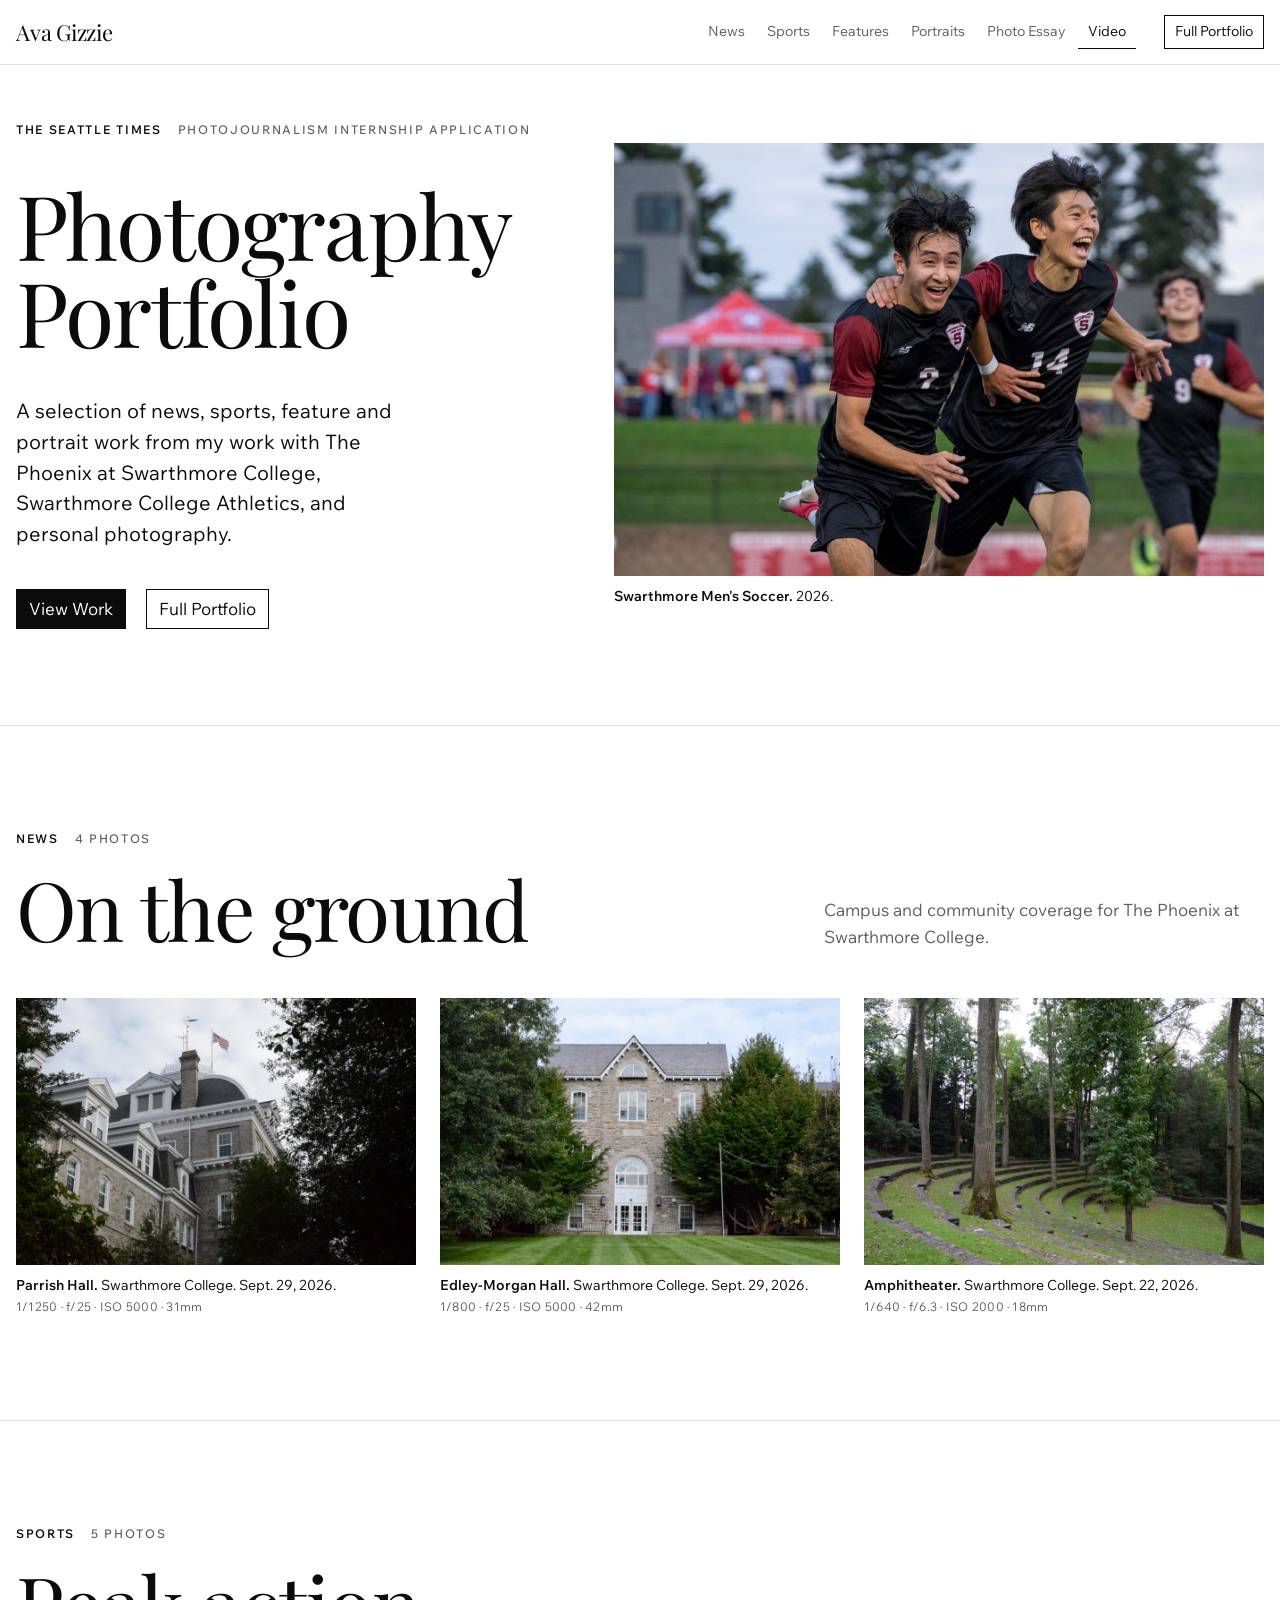
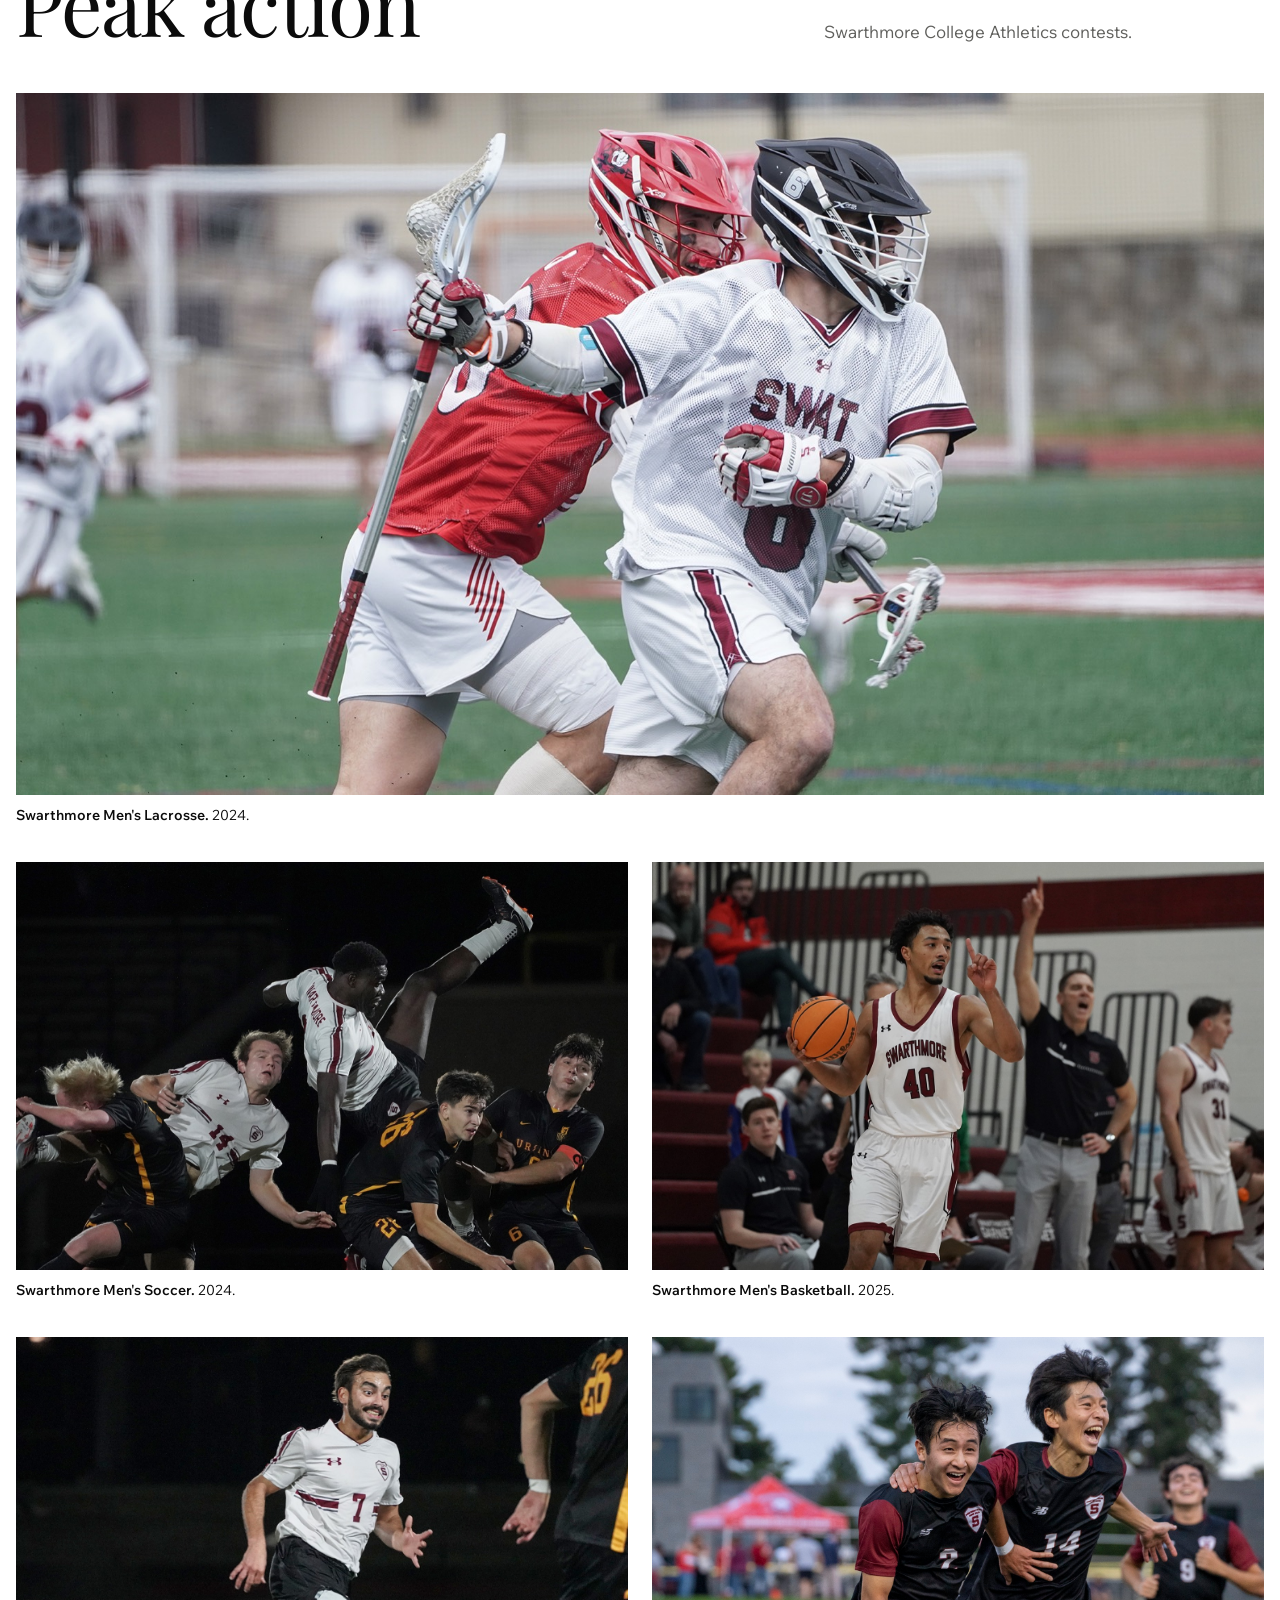
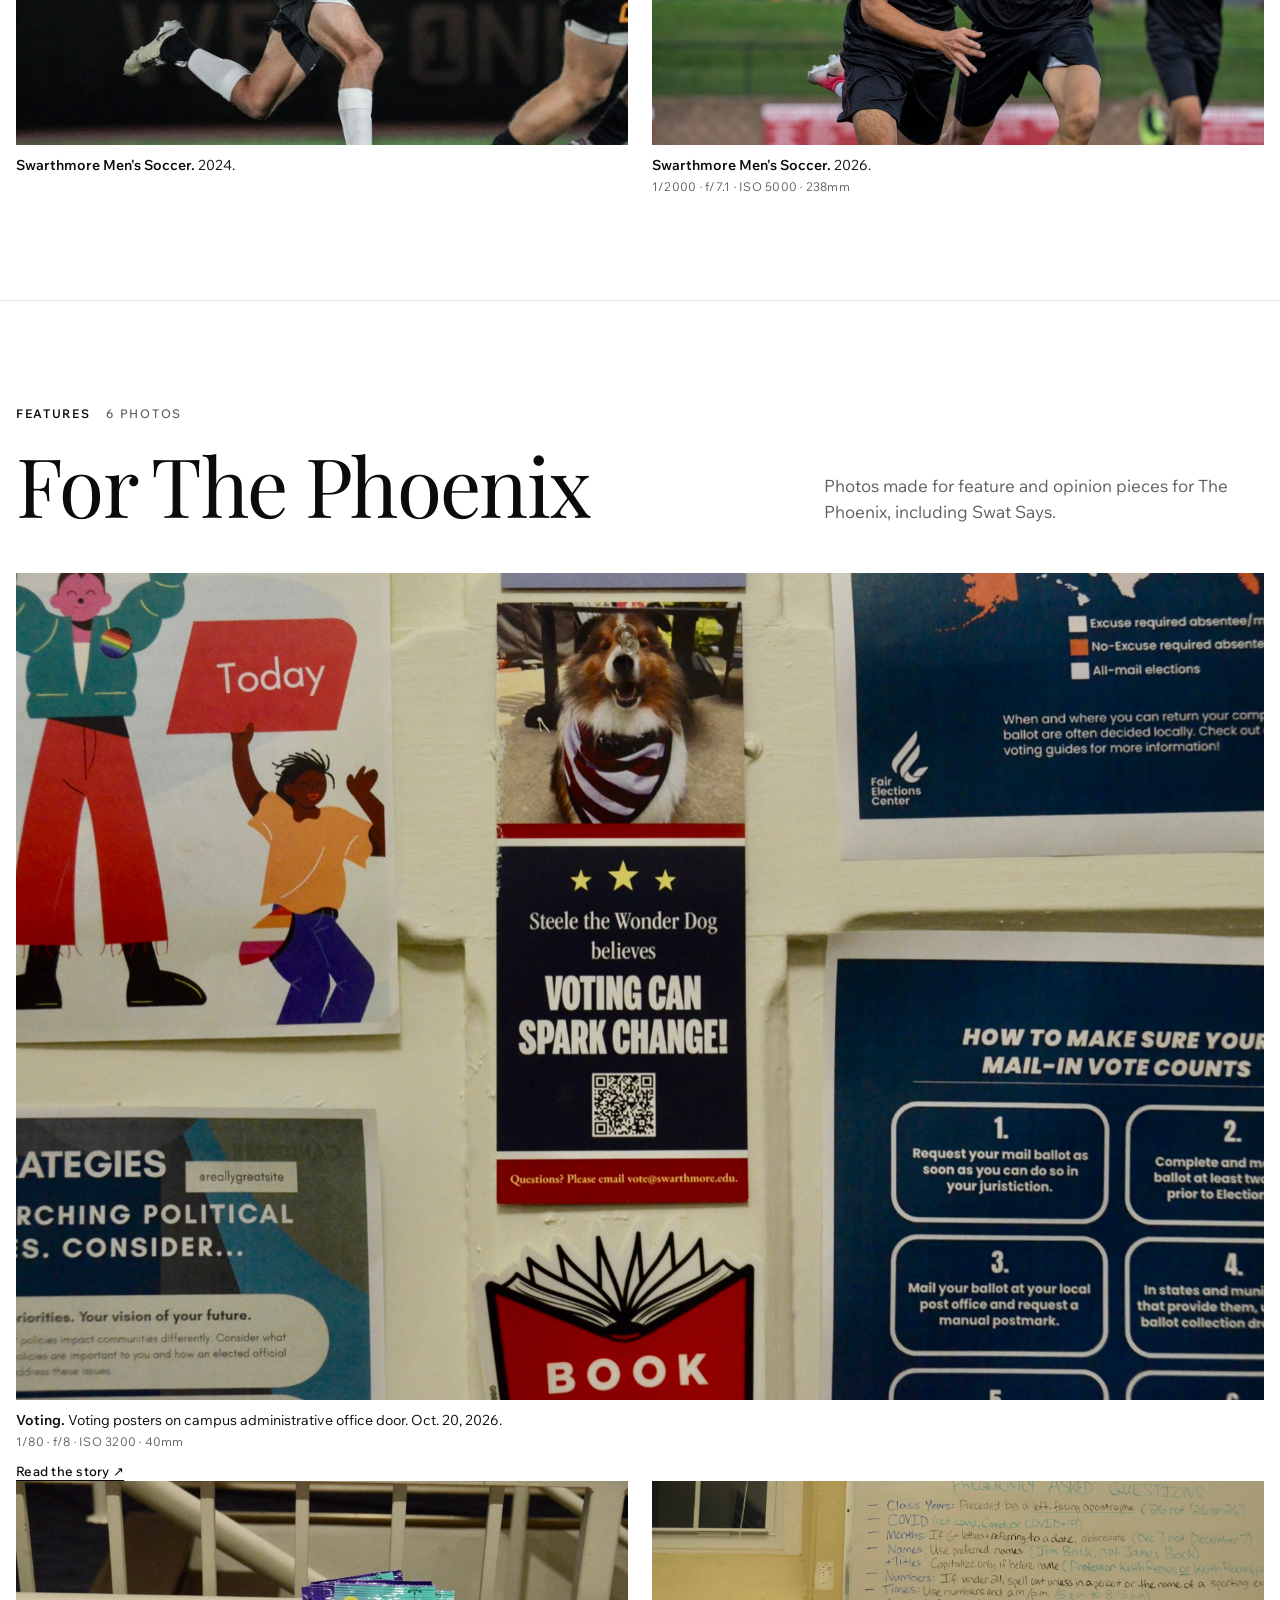
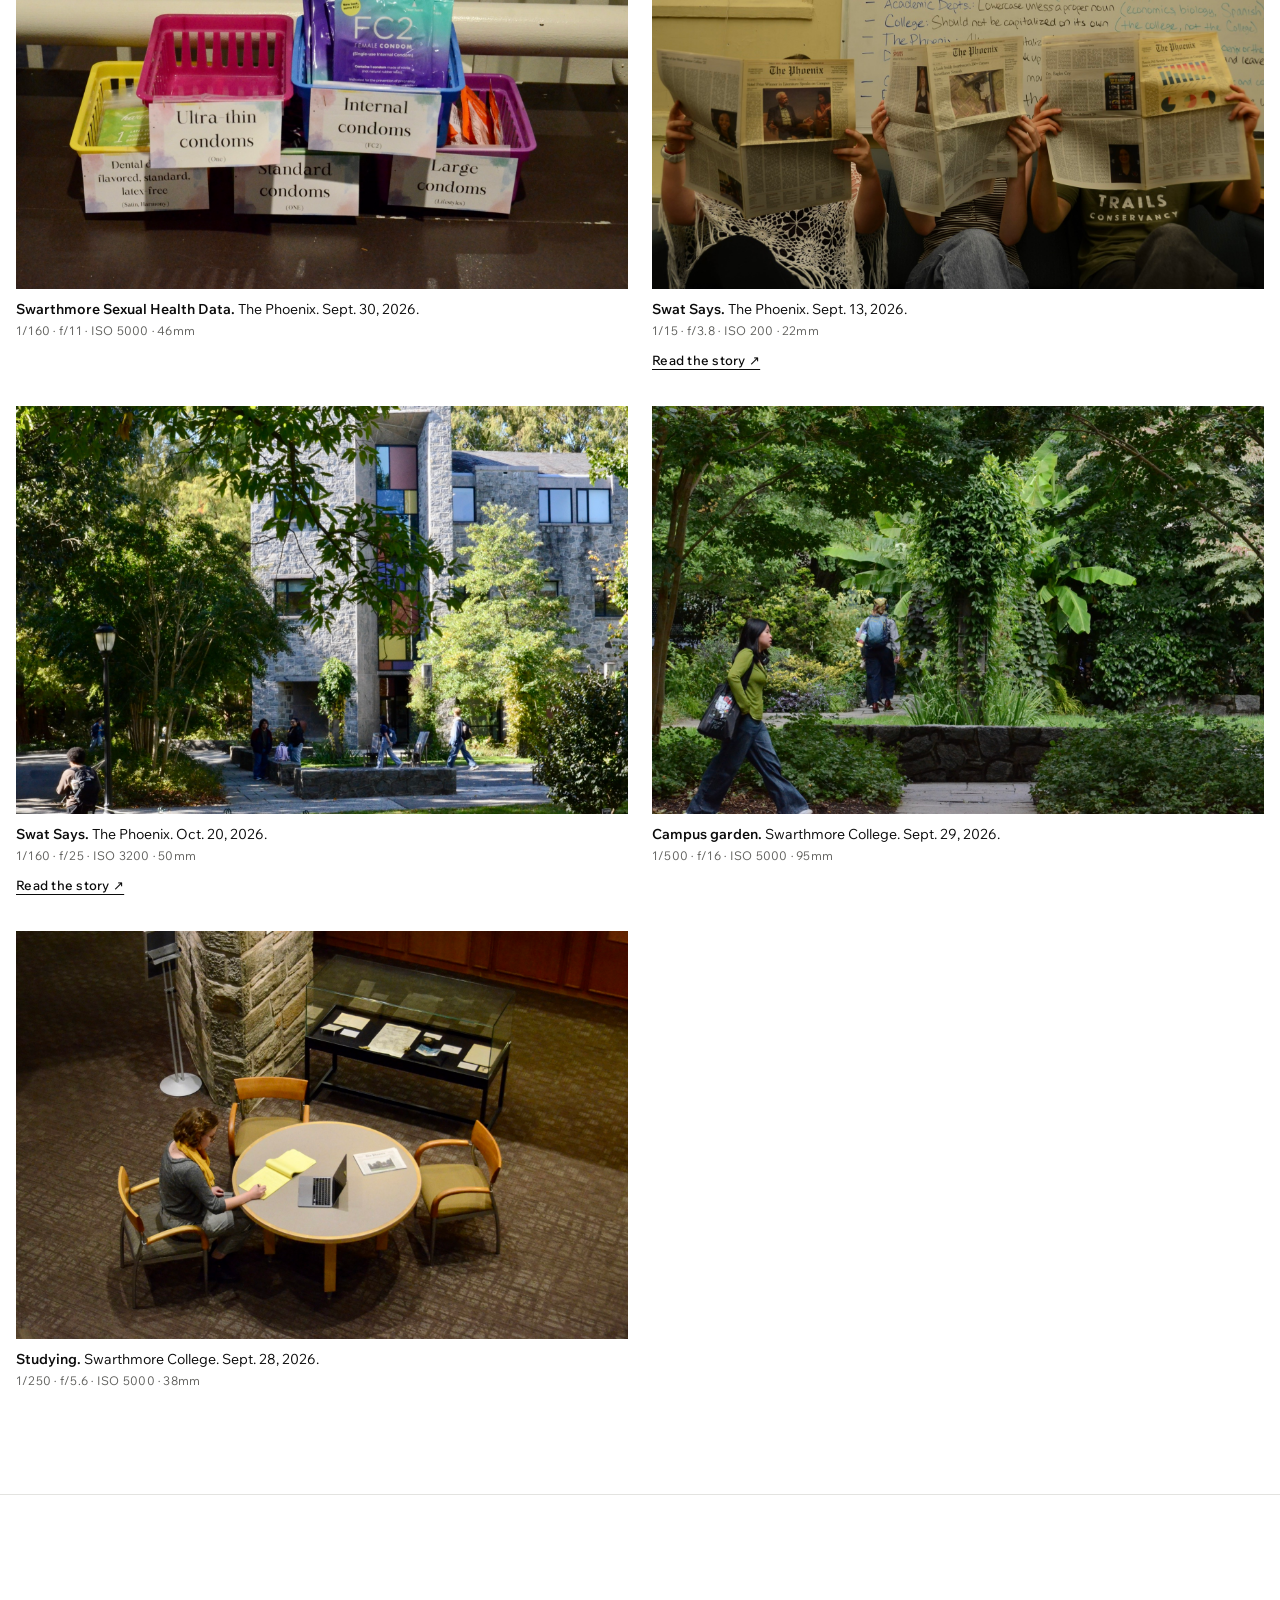
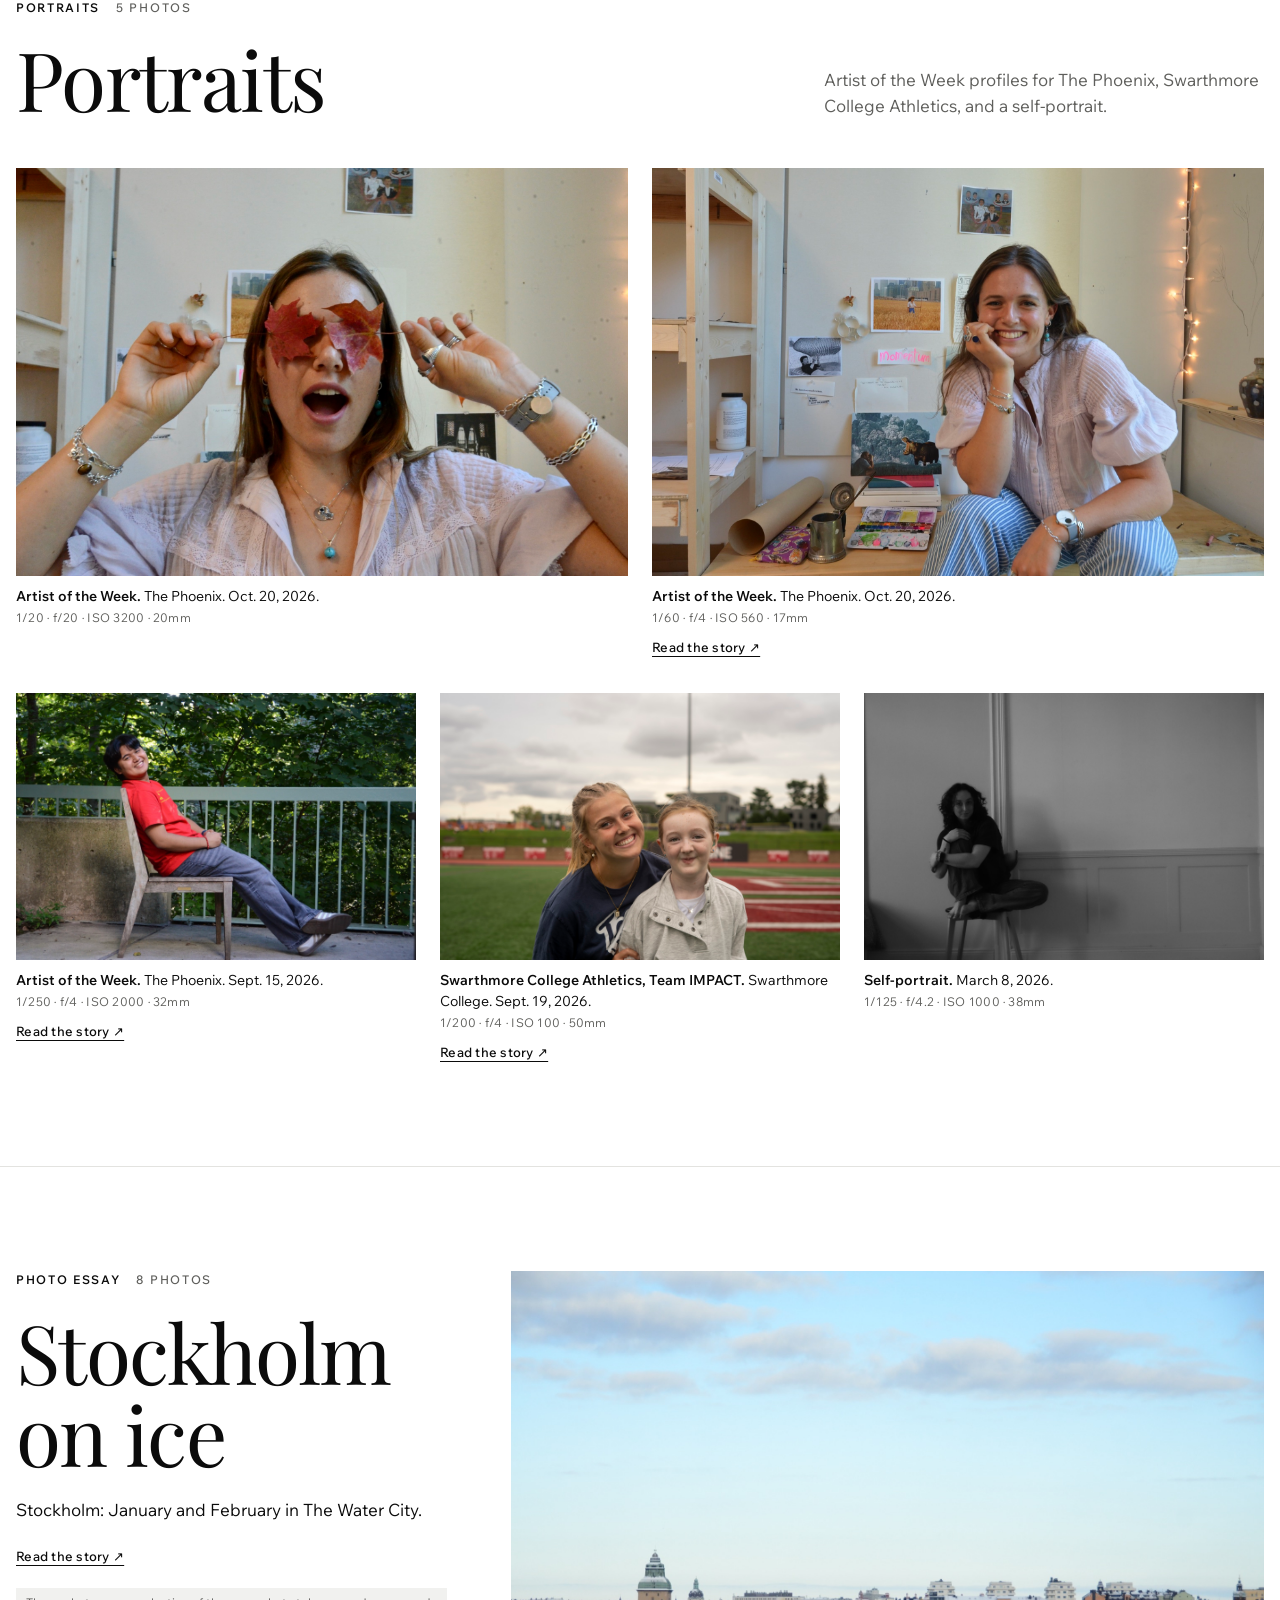
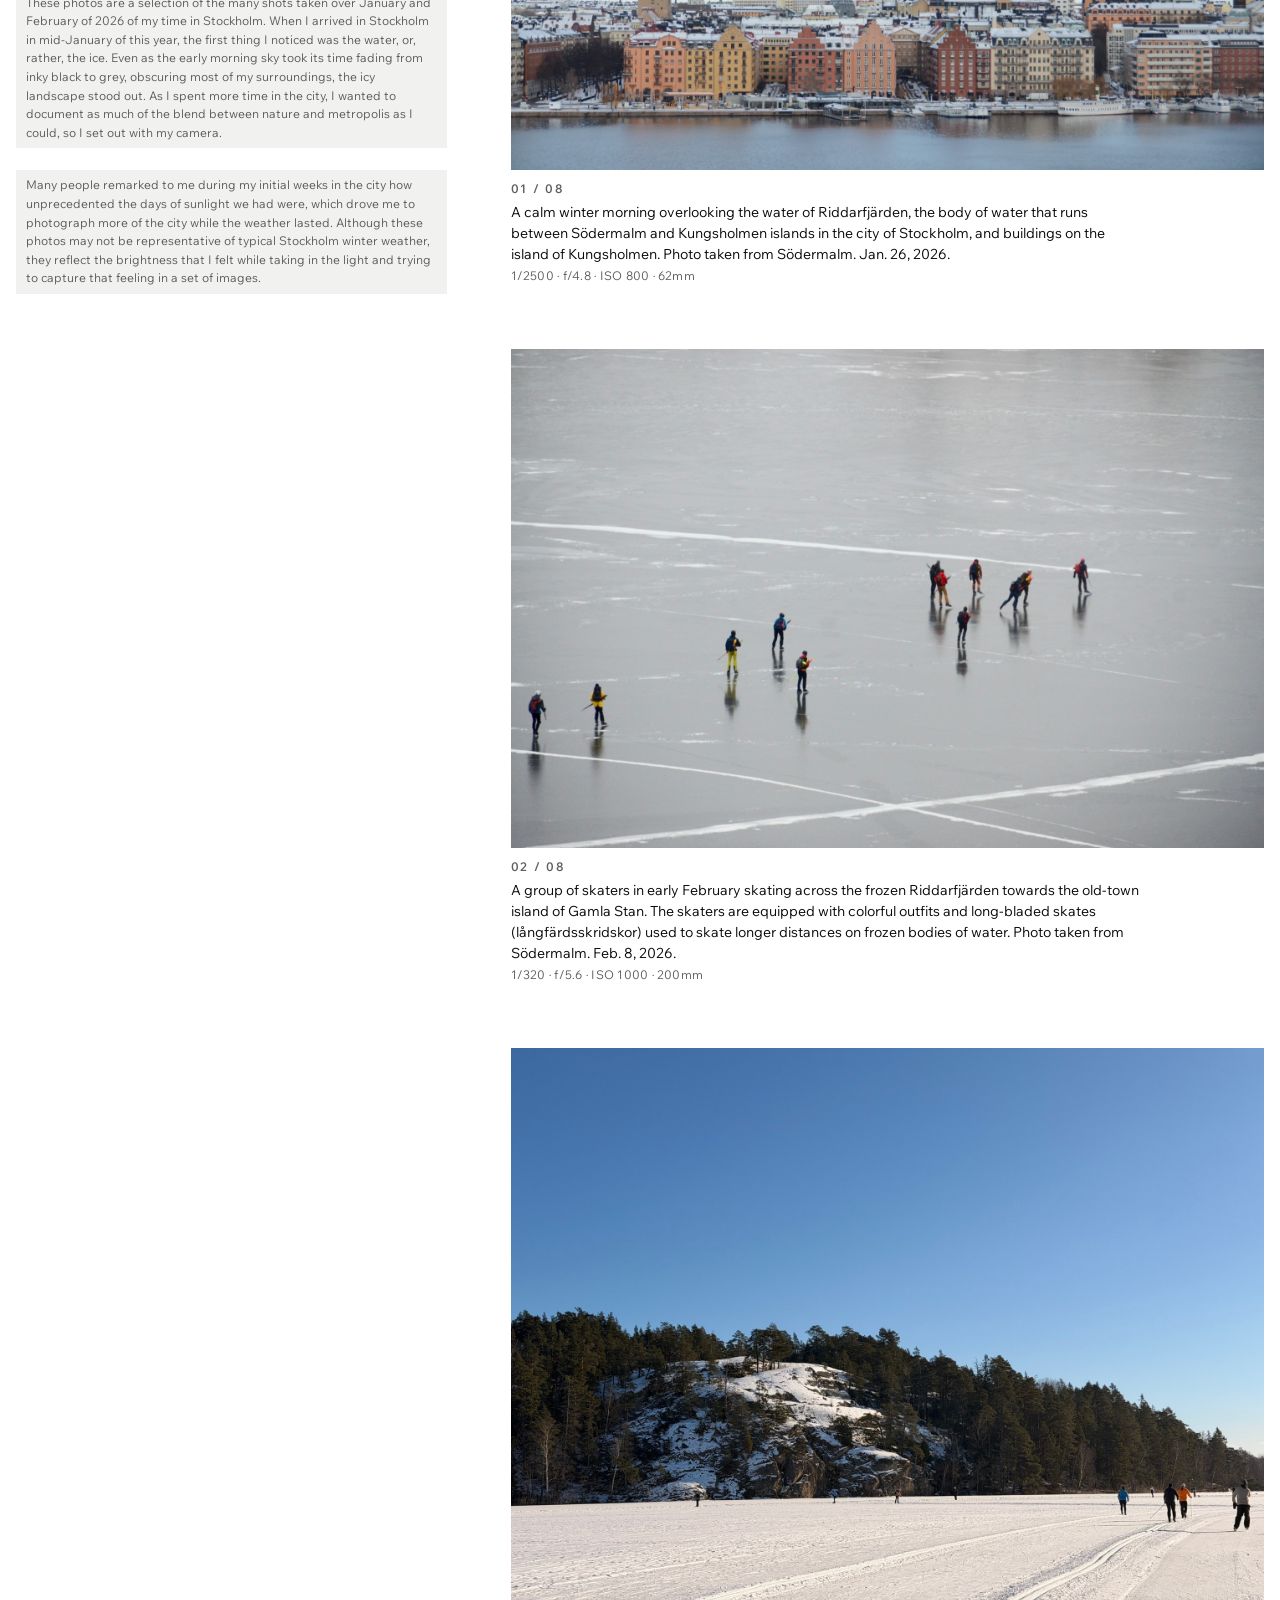
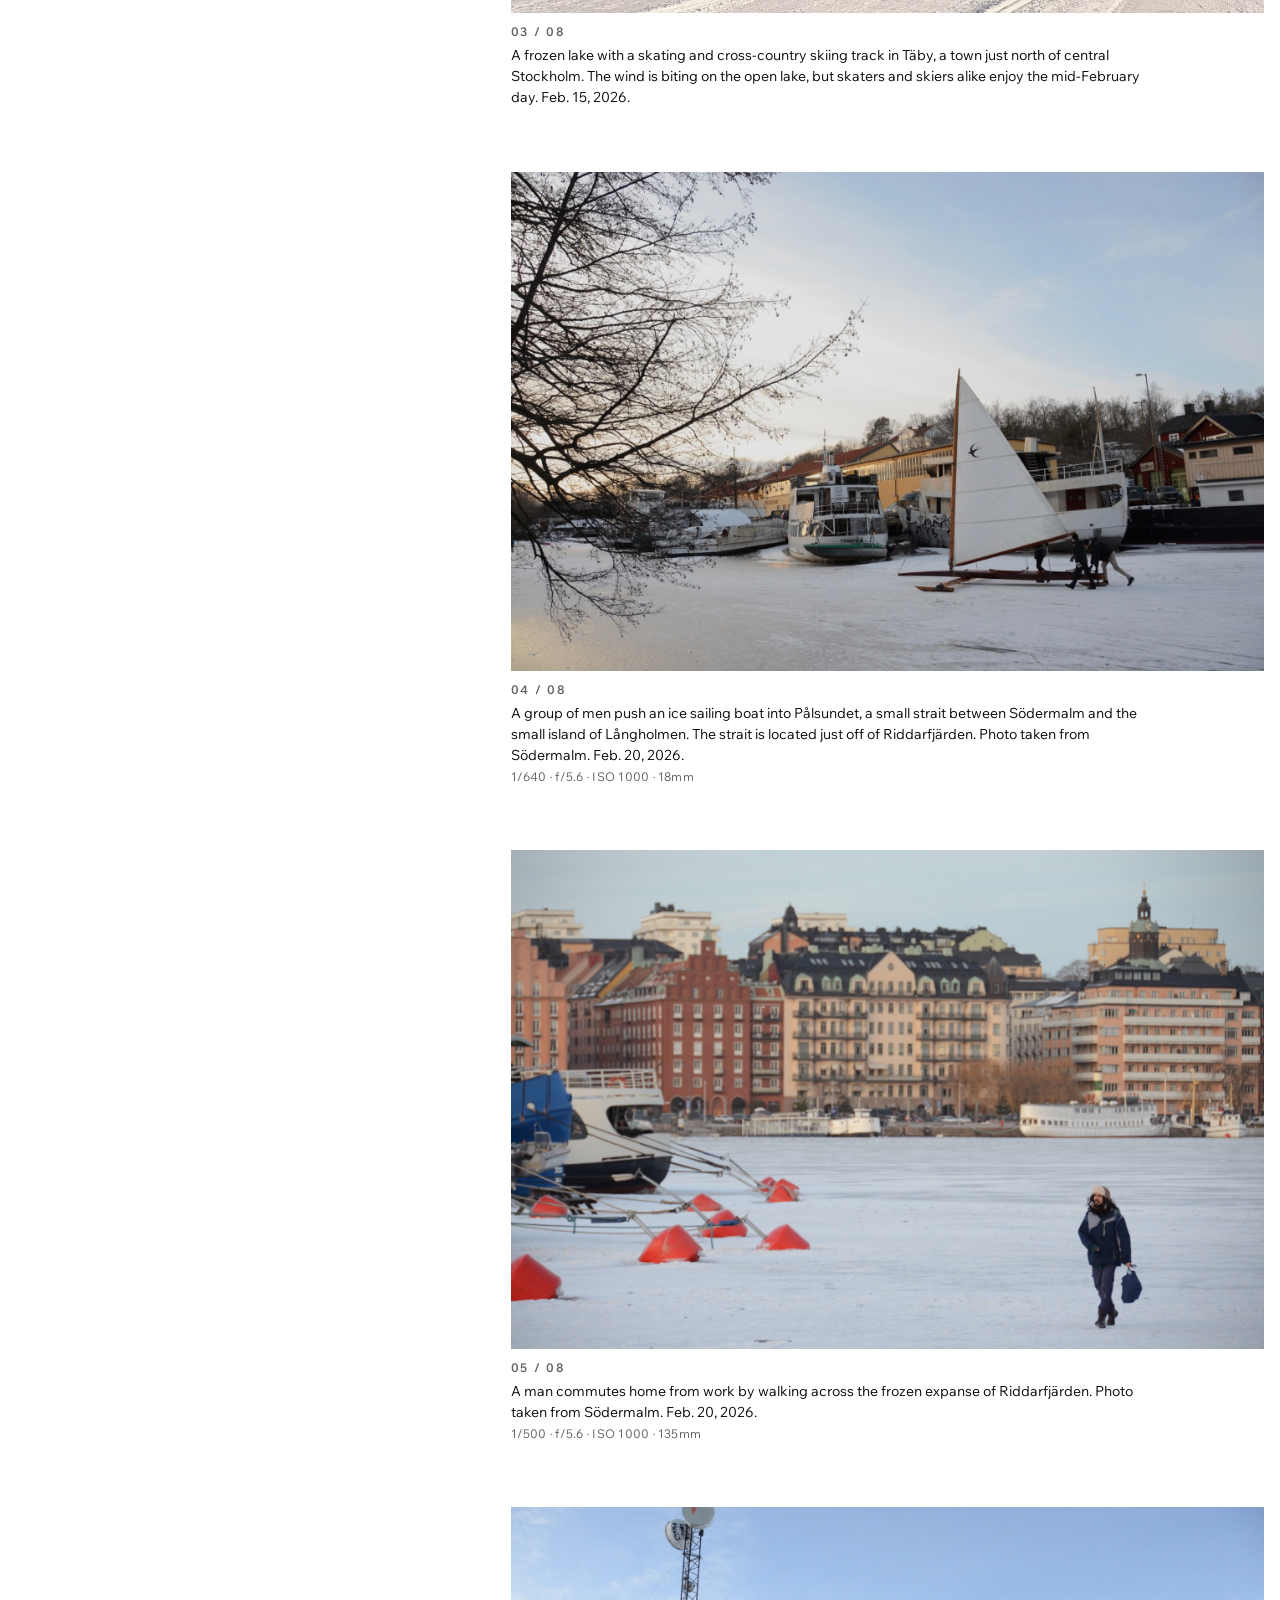
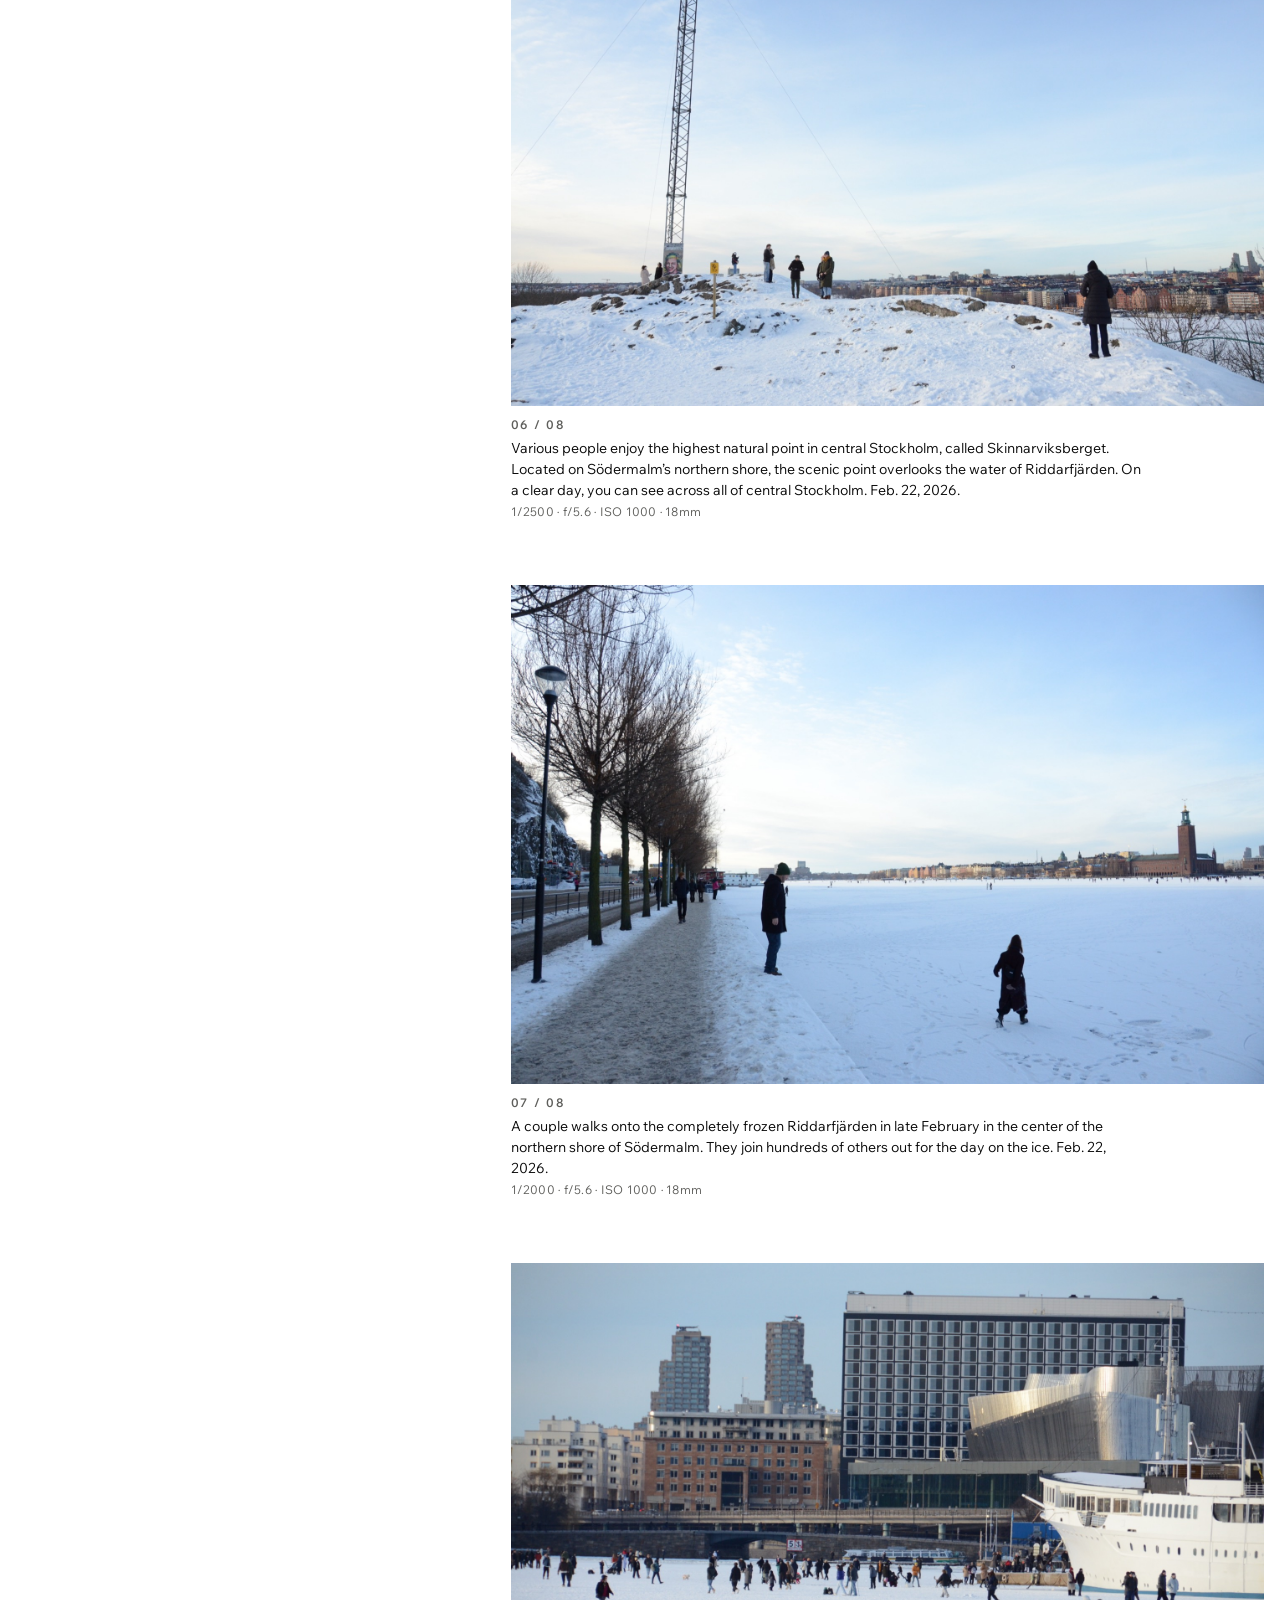
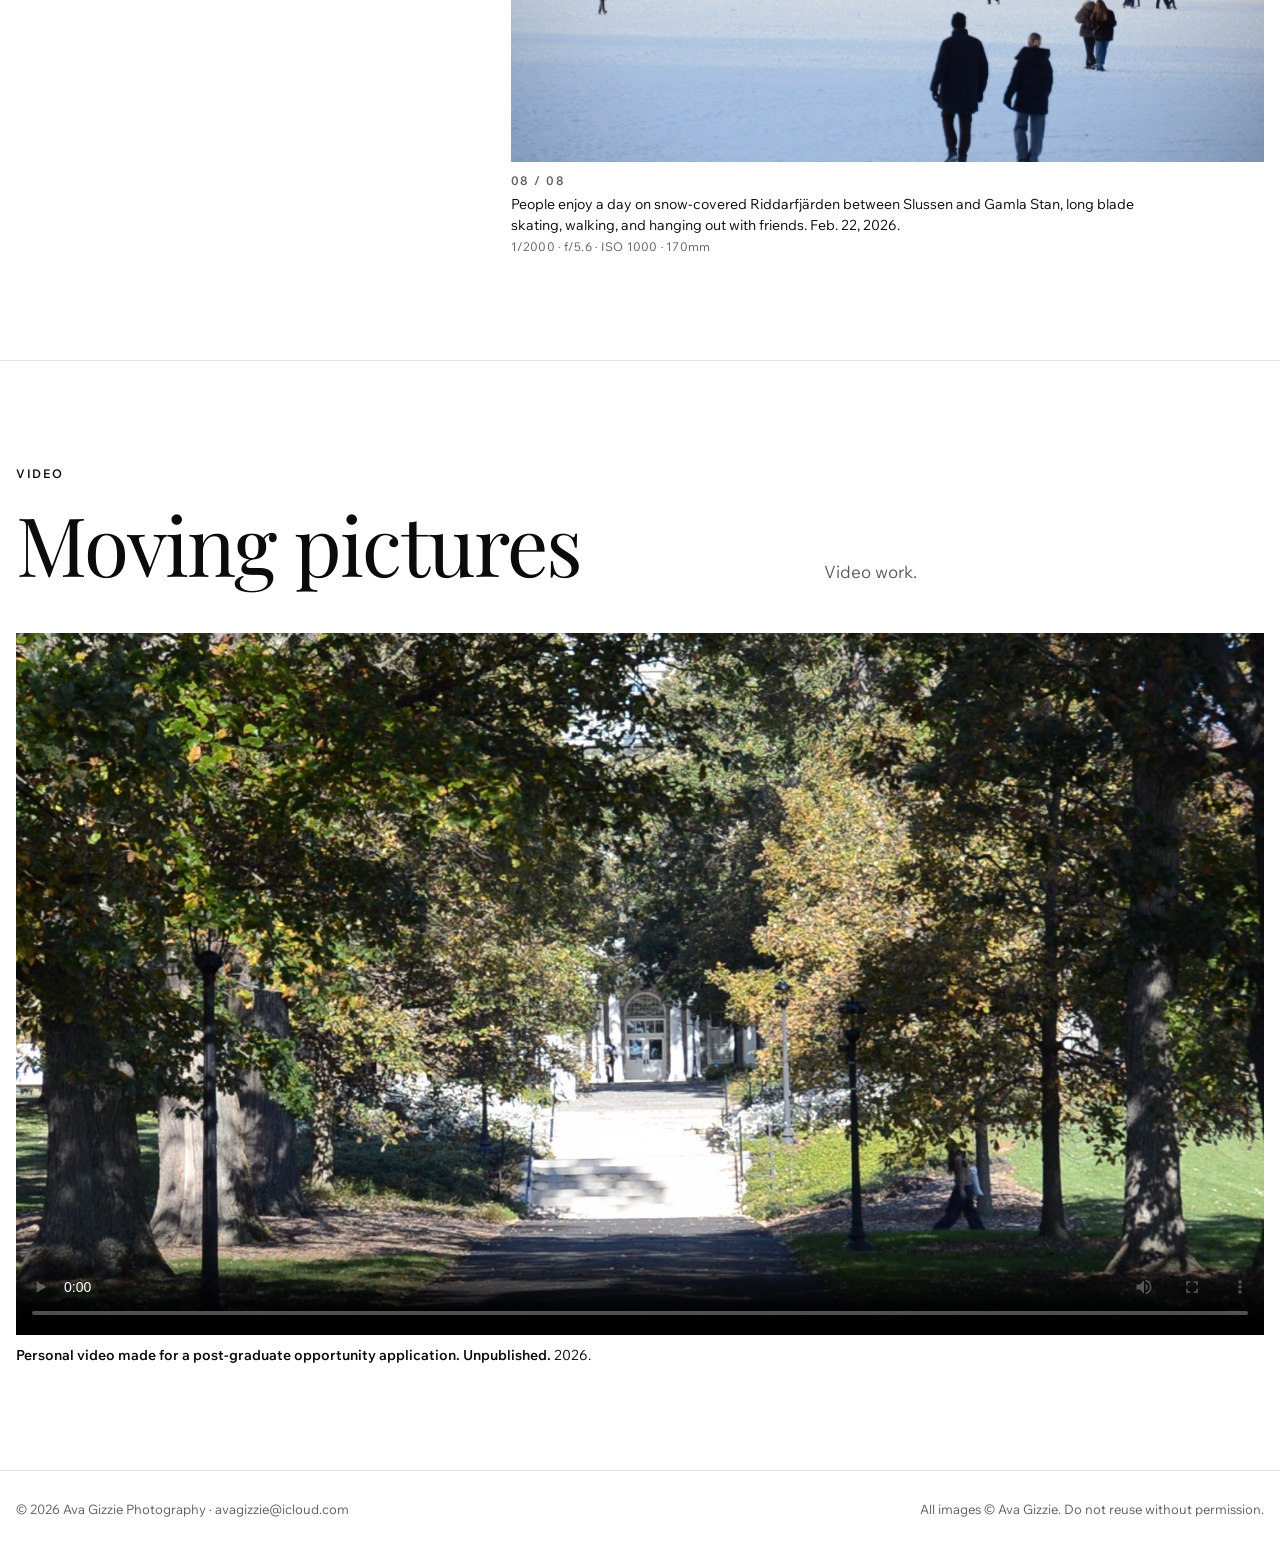
==== commit 1112d8d6: "text and image fixes" ====
--- a/seattle-times.html
+++ b/seattle-times.html
@@ -136,7 +136,7 @@
     <section id="features">
       <div class="wrap">
         <div class="sec-head">
-          <div class="eyebrow"><b>Features</b><span>4 photos</span></div>
+          <div class="eyebrow"><b>Features</b><span>6 photos</span></div>
           <h2>For The Phoenix</h2>
           <p class="lede">Photos made for feature and opinion pieces for The Phoenix, including Swat Says.</p>
         </div>
@@ -181,6 +181,15 @@
               <img src="images/features--dsc-6370.jpg" alt="A student in a green sweater walks past a lush garden as another student with a backpack walks away down a stone path." width="1800" height="1192" loading="lazy">
             </button>
             <figcaption><span class="dl">Campus garden.</span> Swarthmore College. Sept. 29, 2026.<span class="exif">1/500 · f/16 · ISO 5000 · 95mm</span></figcaption>
+            <!-- Article link: replace PASTE-ARTICLE-LINK with the story URL -->
+            <a class="story" href="PASTE-ARTICLE-LINK" target="_blank" rel="noopener">Read the story ↗</a>
+          </figure>
+
+          <figure class="c3">
+            <button class="frame" style="--ar:1800/1192">
+              <img src="images/features--dsc-6317.jpg" alt="Seen from above, a student works on a laptop and yellow notepad at a round table in a library." width="1800" height="1192" loading="lazy">
+            </button>
+            <figcaption><span class="dl">Studying.</span> Swarthmore College. Sept. 28, 2026.<span class="exif">1/250 · f/5.6 · ISO 5000 · 38mm</span></figcaption>
             <!-- Article link: replace PASTE-ARTICLE-LINK with the story URL -->
             <a class="story" href="PASTE-ARTICLE-LINK" target="_blank" rel="noopener">Read the story ↗</a>
           </figure>
@@ -247,6 +256,7 @@
           <div class="eyebrow"><b>Photo Essay</b><span>8 photos</span></div>
           <h2>Stockholm on ice</h2>
           <p class="lede">Stockholm: January and February in The Water City.</p>
+           <a class="story" href="https://swarthmorephoenix.com/2026/10/01/stockholm-january-and-february-in-the-water-city/" target="_blank" rel="noopener">Read the story ↗</a>
           <p class="sample">These photos are a selection of the many shots taken over January and February of 2026 of my time in Stockholm. When I arrived in Stockholm in mid-January of this year, the first thing I noticed was the water, or, rather, the ice. Even as the early morning sky took its time fading from inky black to grey, obscuring most of my surroundings, the icy landscape stood out. As I spent more time in the city, I wanted to document as much of the blend between nature and metropolis as I could, so I set out with my camera.</p>
           <p class="sample">Many people remarked to me during my initial weeks in the city how unprecedented the days of sunlight we had were, which drove me to photograph more of the city while the weather lasted. Although these photos may not be representative of typical Stockholm winter weather, they reflect the brightness that I felt while taking in the light and trying to capture that feeling in a set of images.</p>
         </div>
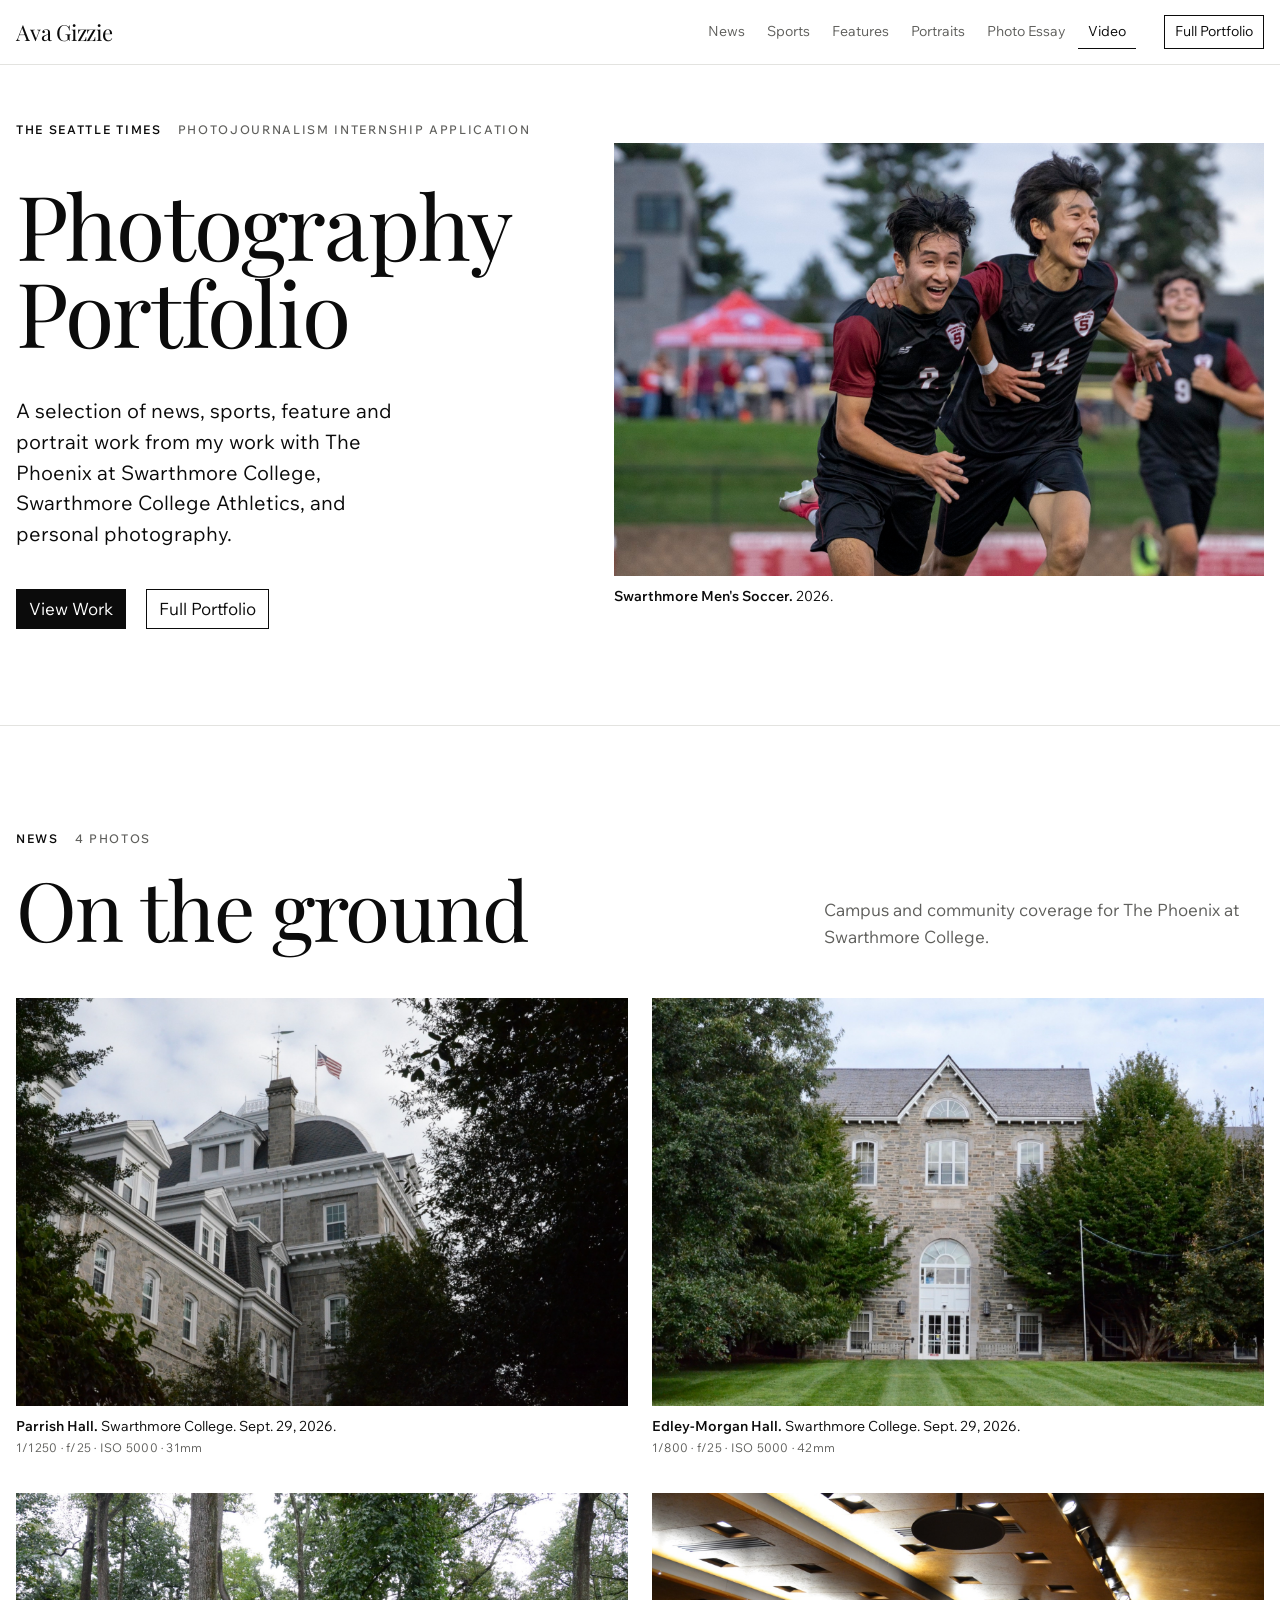
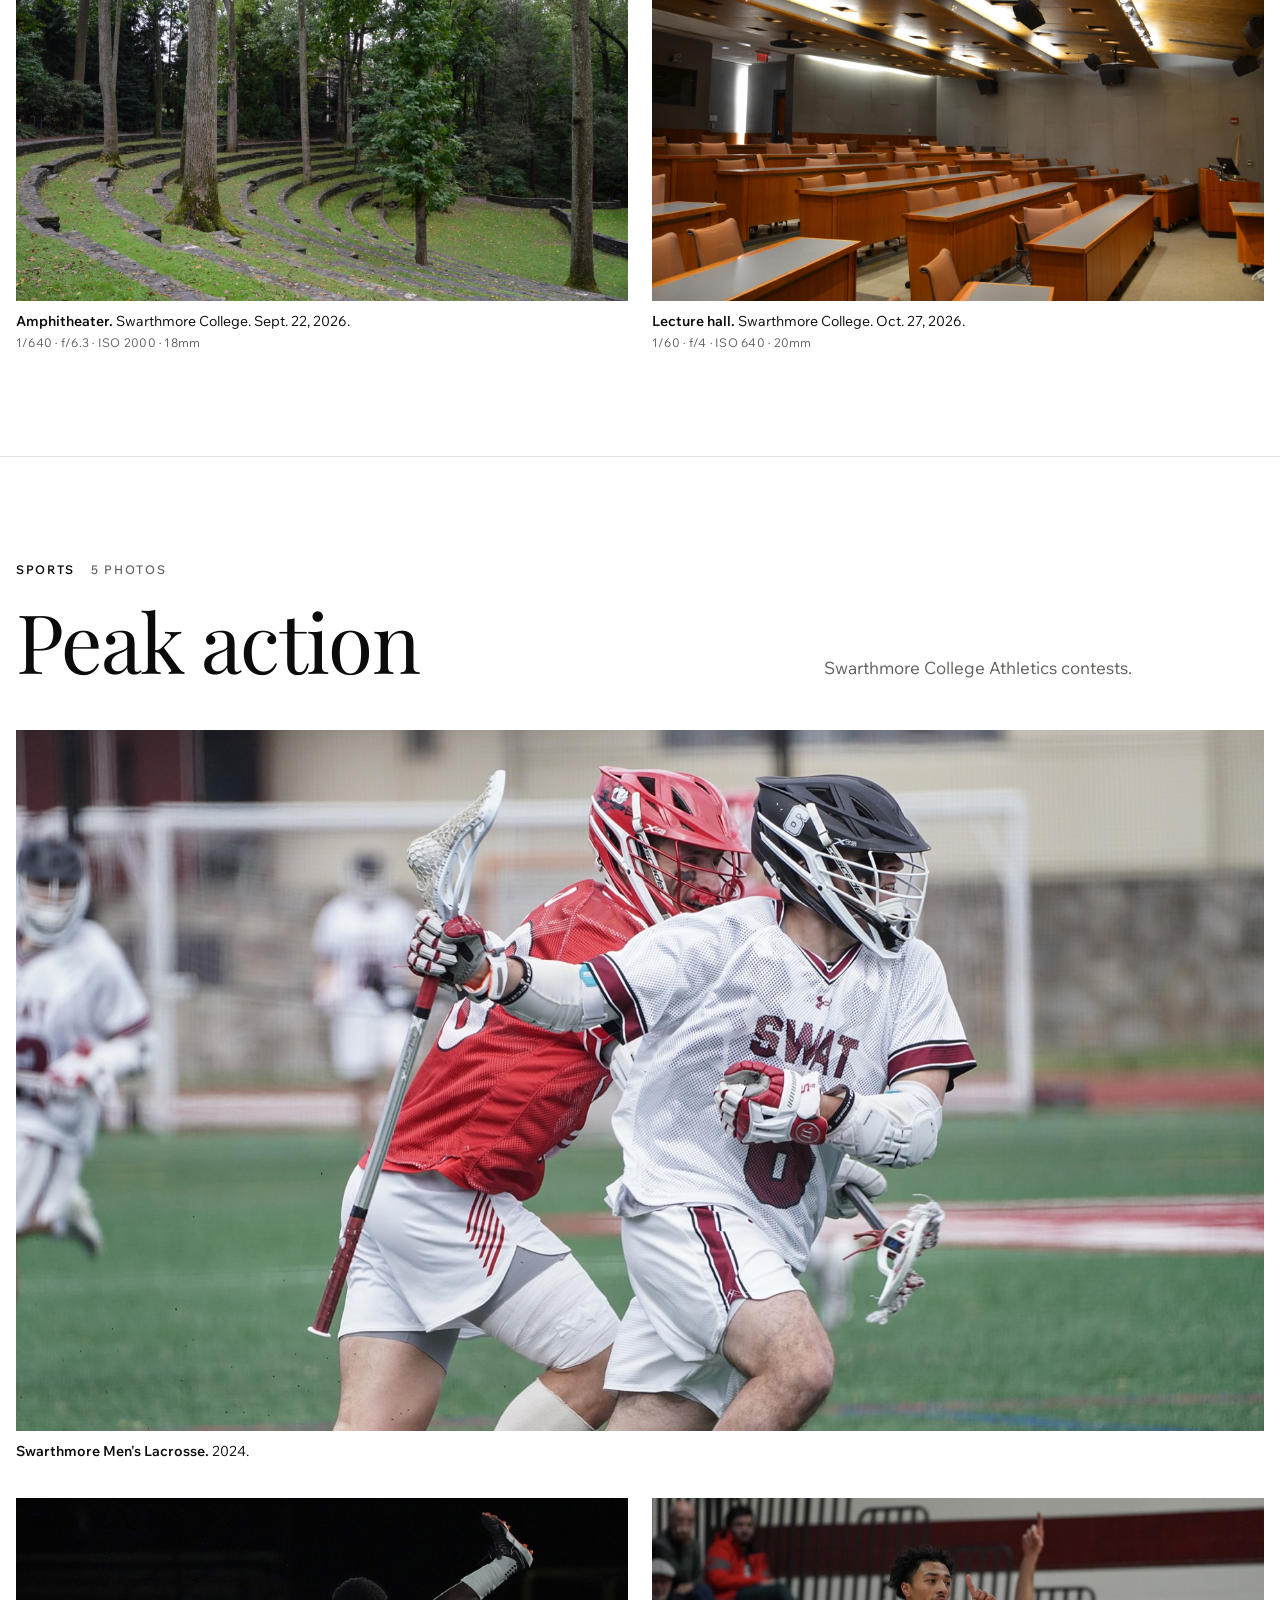
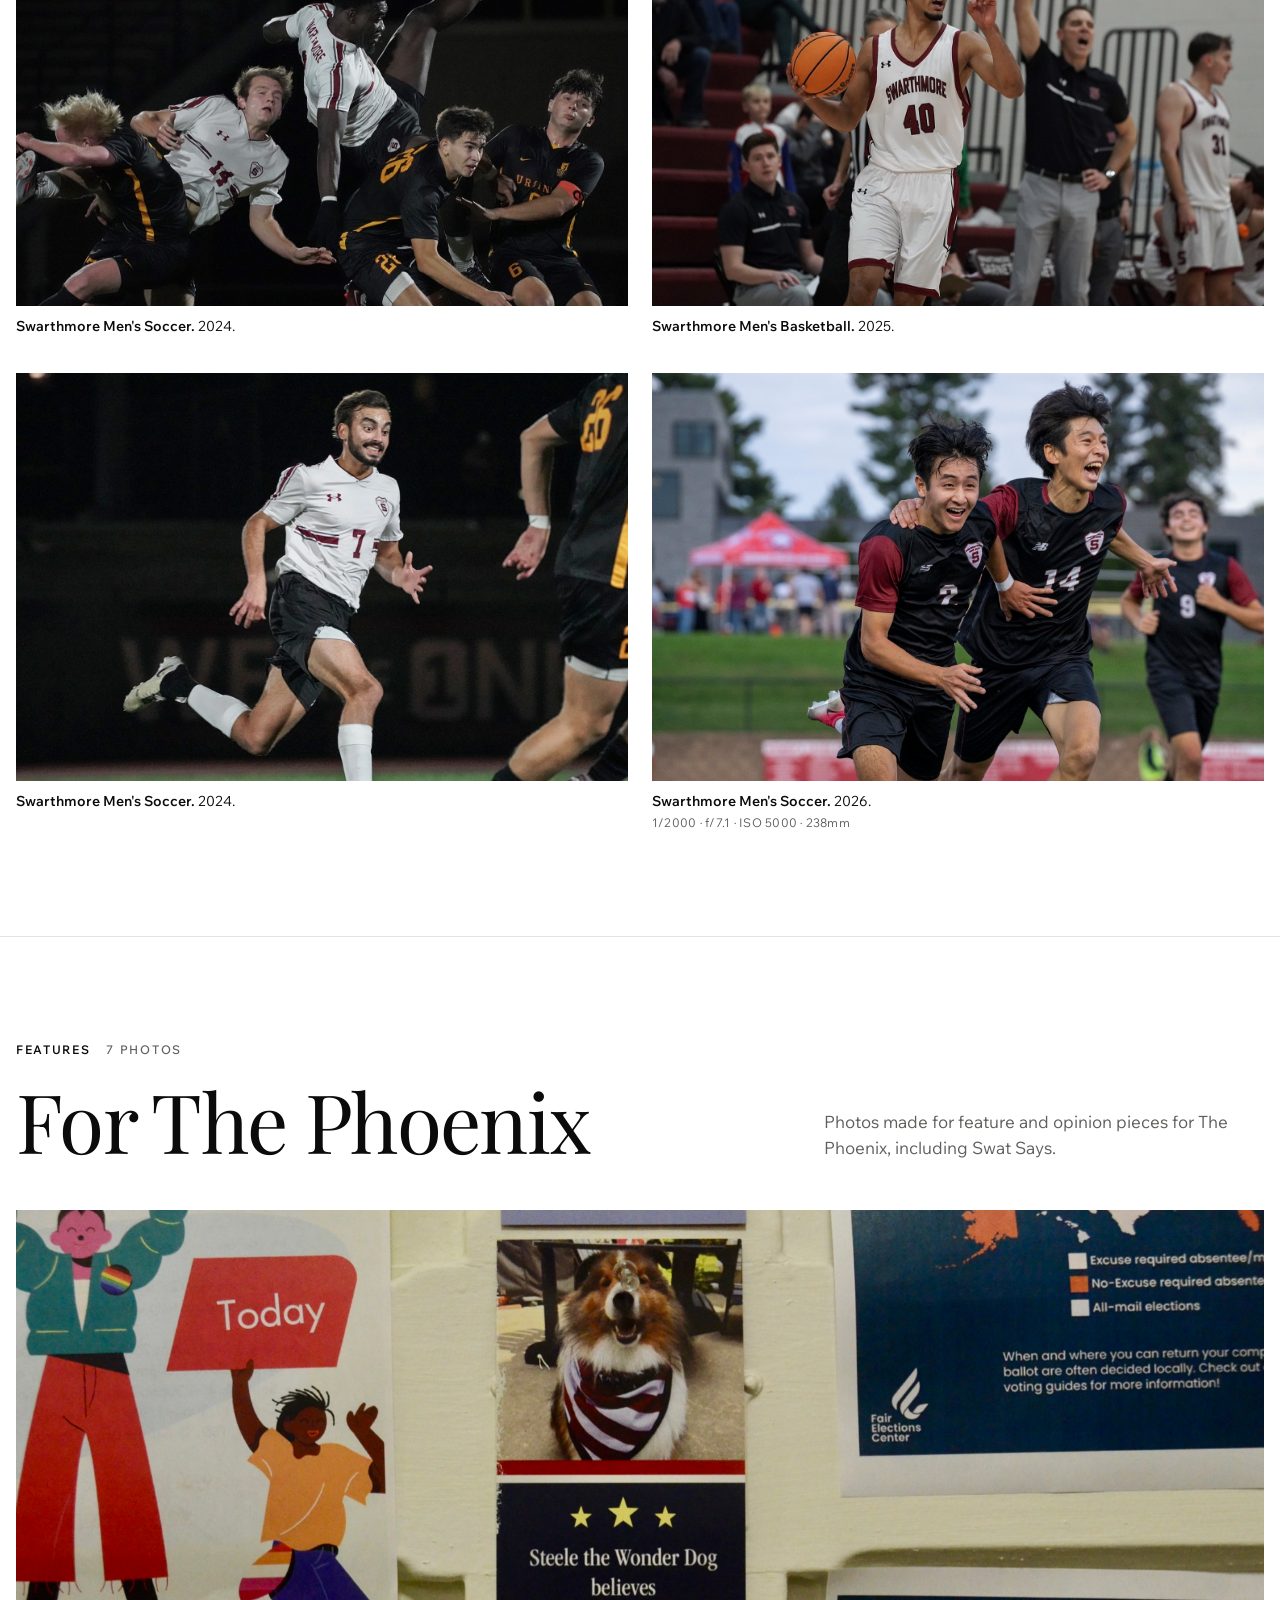
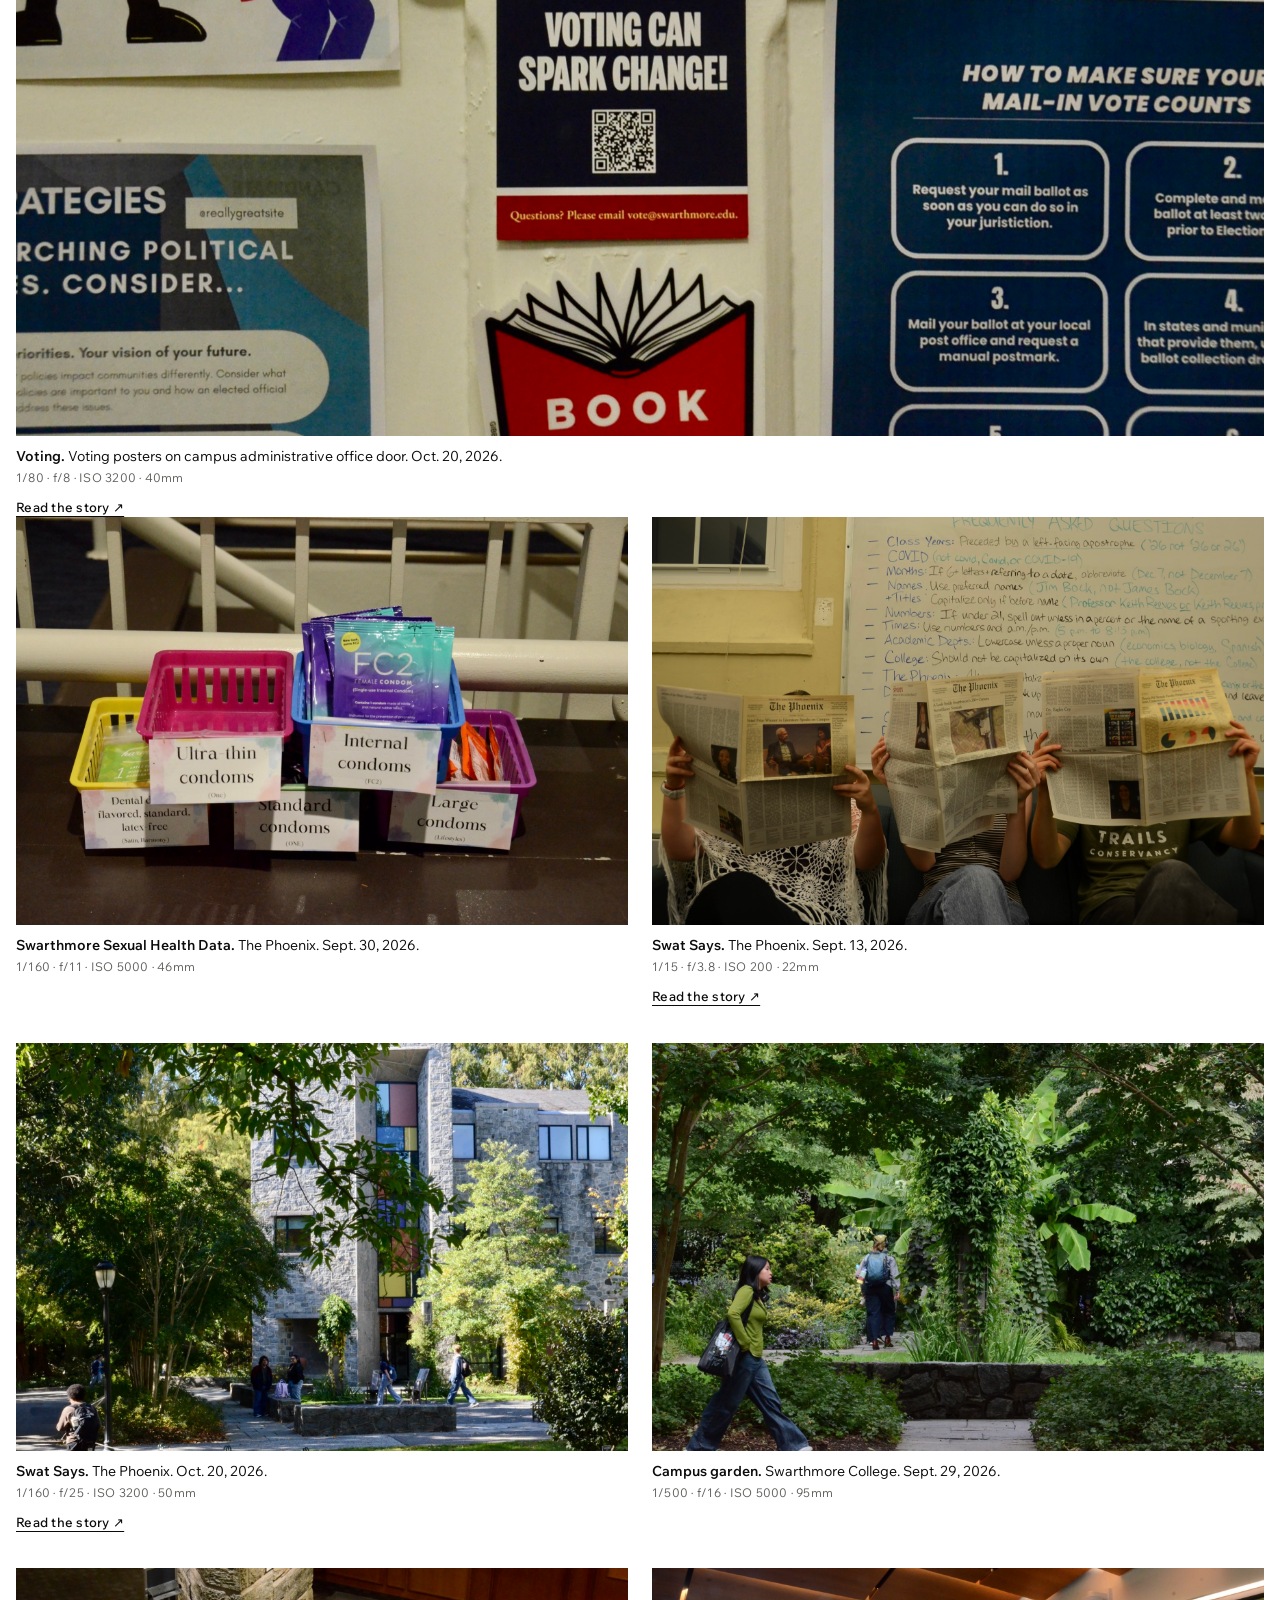
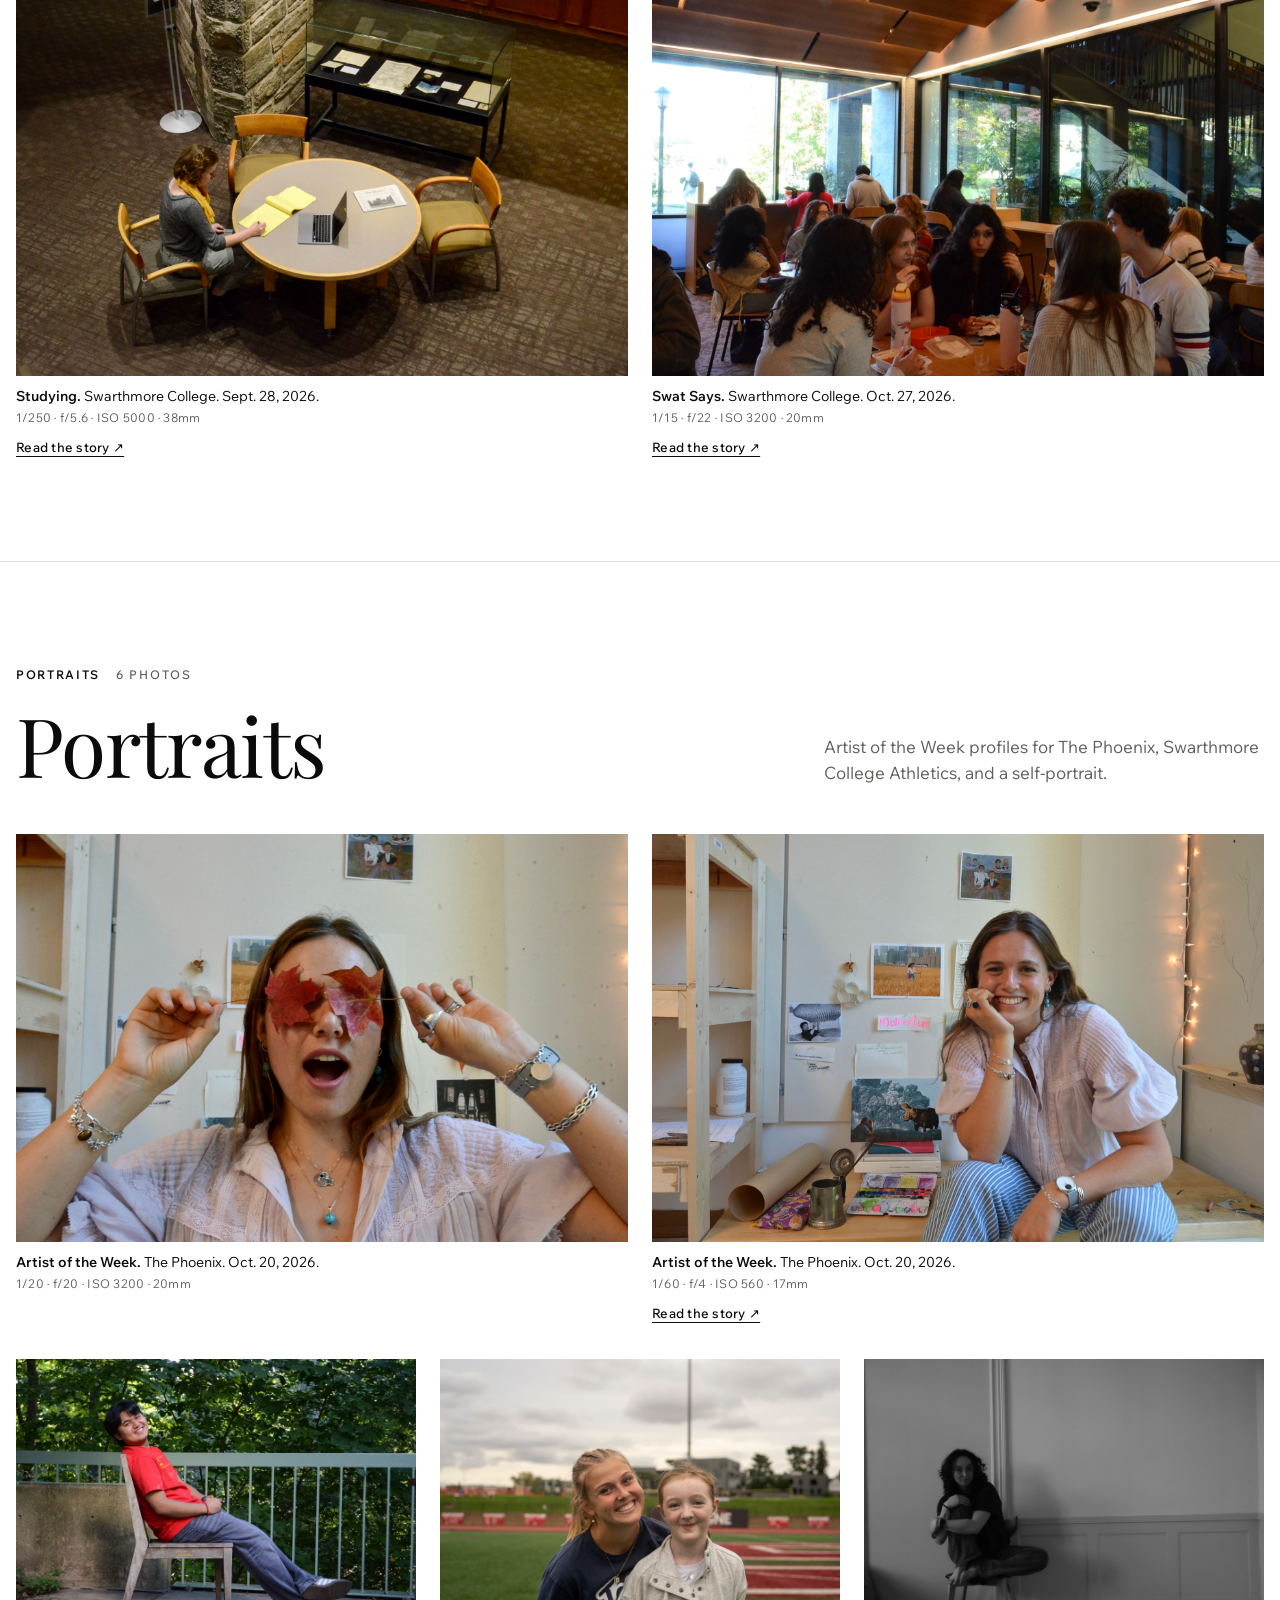
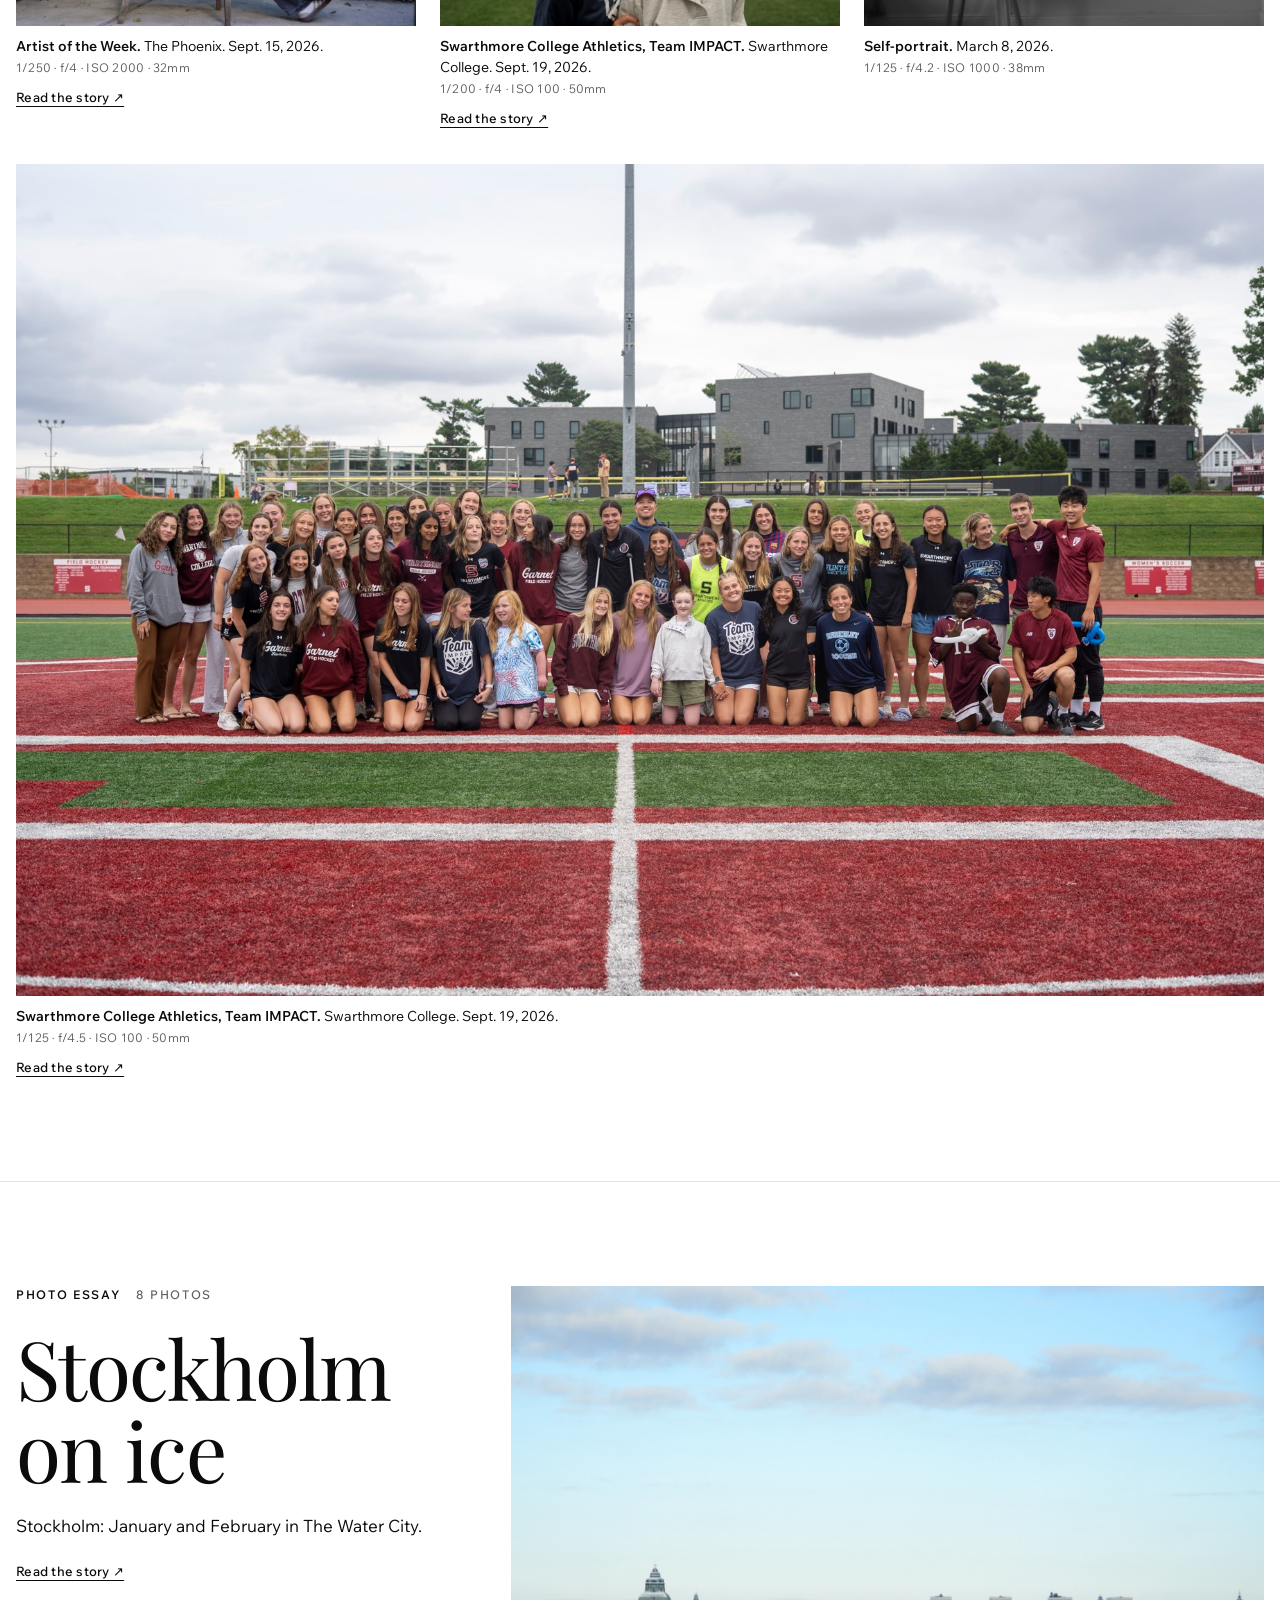
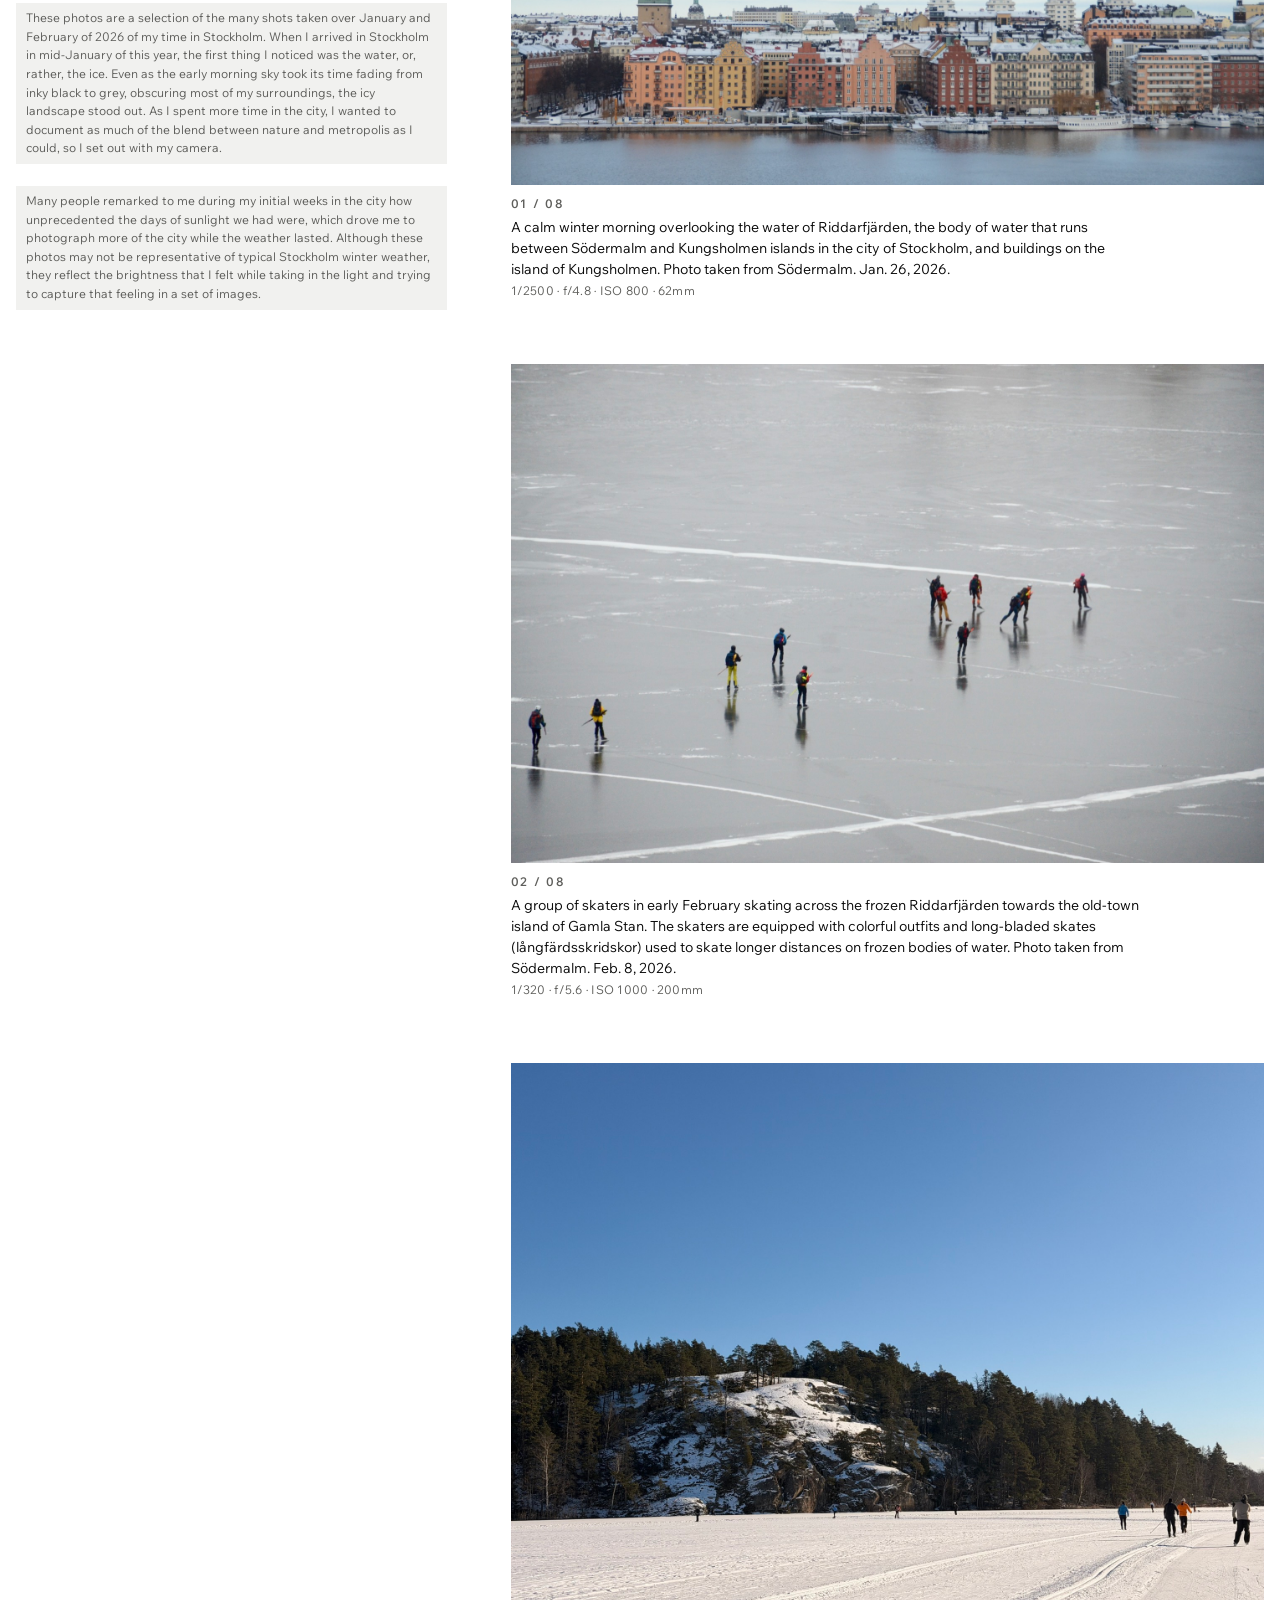
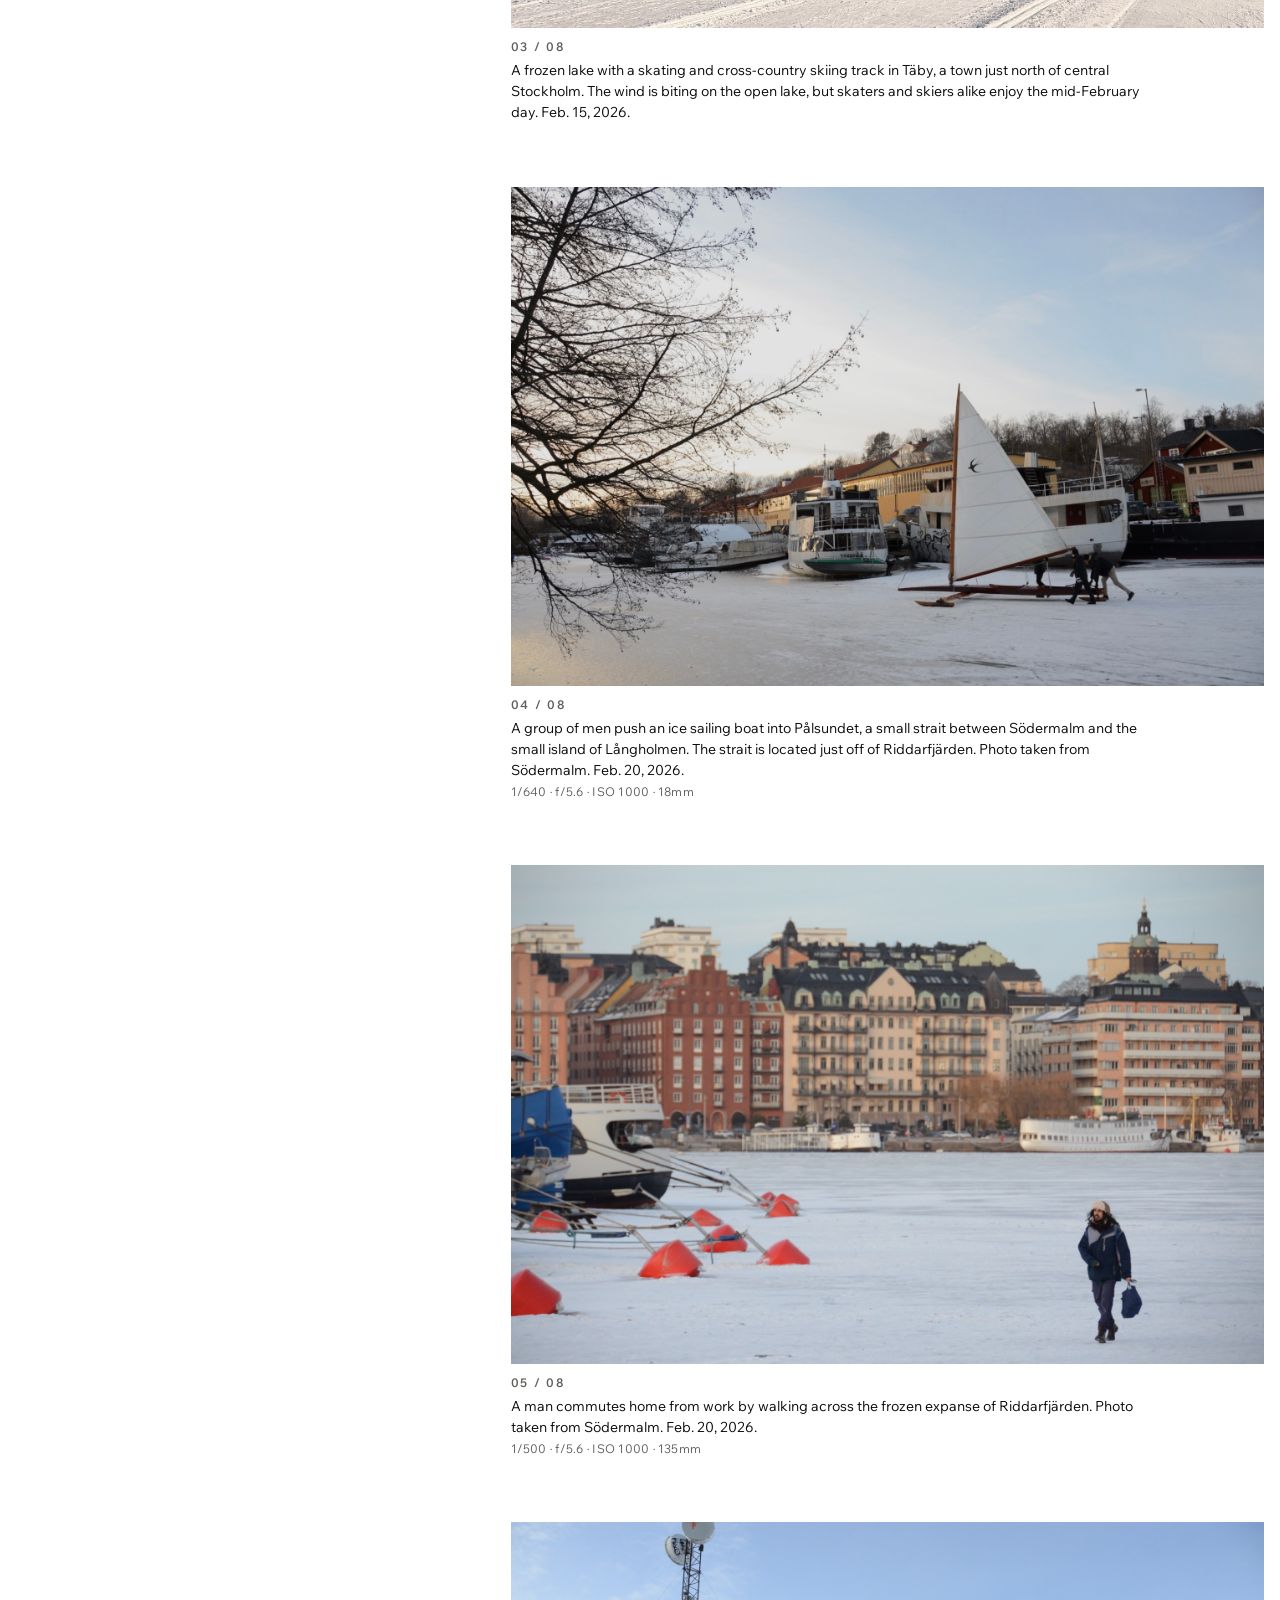
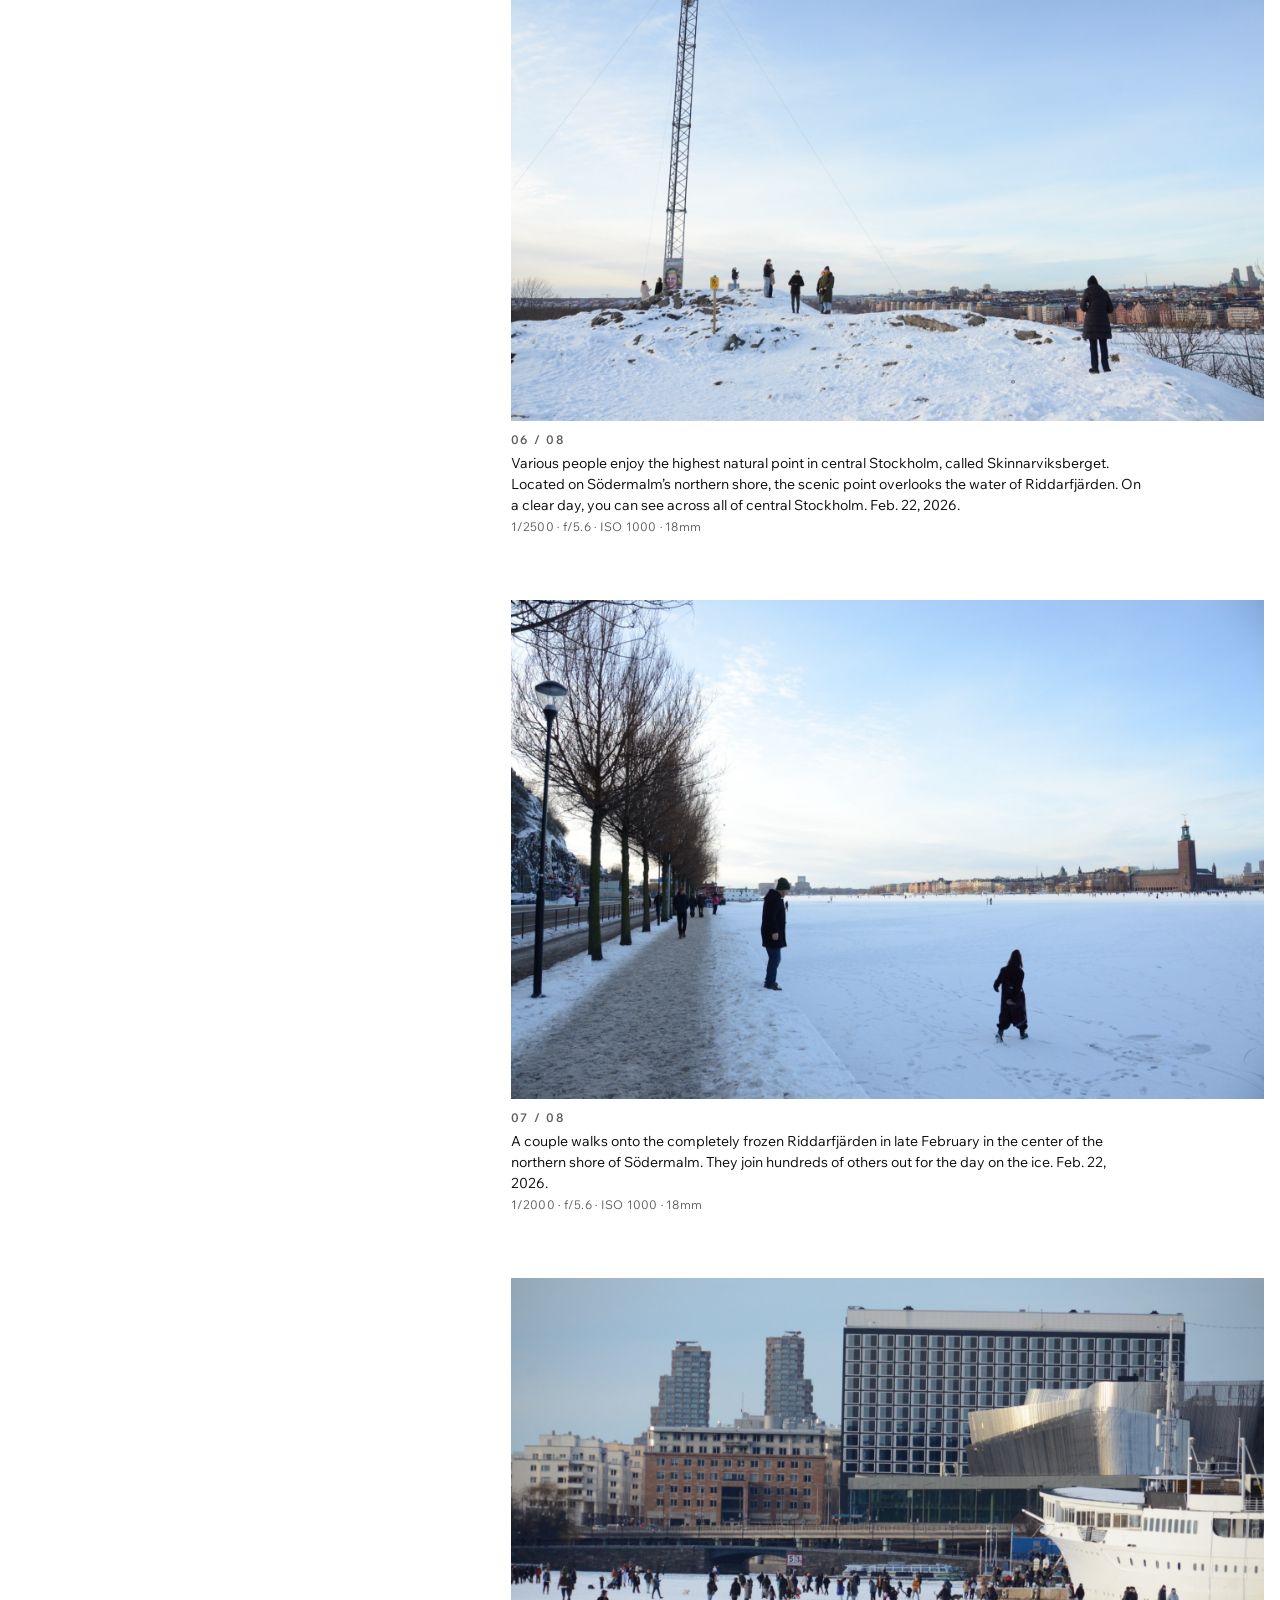
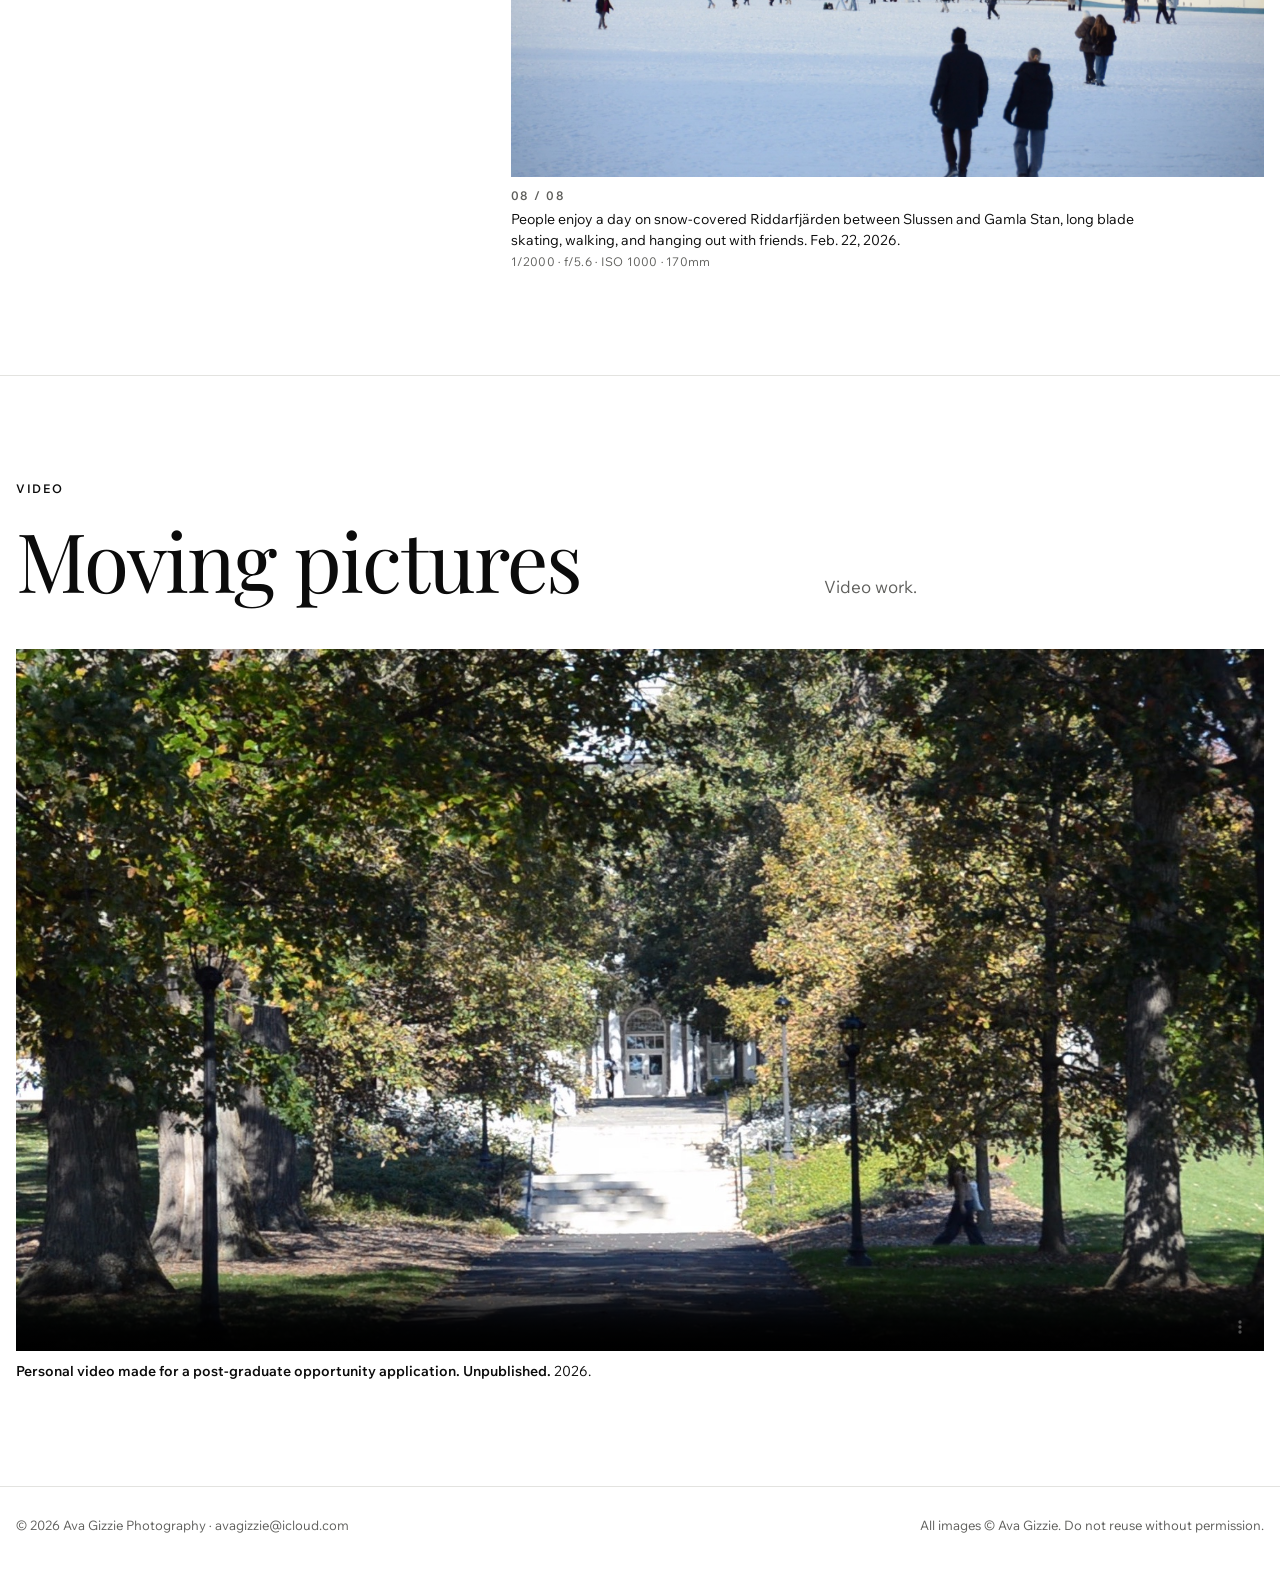
==== commit 950f7bed: "updated photos and text fixes" ====
--- a/seattle-times.html
+++ b/seattle-times.html
@@ -57,7 +57,7 @@
           <p class="lede">Campus and community coverage for The Phoenix at Swarthmore College.</p>
         </div>
         <div class="g6">
-          <figure class="c2">
+          <figure class="c3">
             <button class="frame" style="--ar:1800/1192">
               <img src="images/news--parrish-hall-2-swarthmore-college-2026.jpg" alt="Parrish Hall's dormers and cupola framed by dark trees." width="1800" height="1192" loading="lazy">
             </button>
@@ -66,7 +66,7 @@
             <a class="story" href="PASTE-ARTICLE-LINK" target="_blank" rel="noopener">Read the story ↗</a>
           </figure>
 
-          <figure class="c2">
+          <figure class="c3">
             <button class="frame" style="--ar:1800/1192">
               <img src="images/news--edley-morgan-hall-swarthmore-college-2026.jpg" alt="The stone facade of Edley-Morgan Hall behind a striped lawn." width="1800" height="1192" loading="lazy">
             </button>
@@ -75,11 +75,20 @@
             <a class="story" href="PASTE-ARTICLE-LINK" target="_blank" rel="noopener">Read the story ↗</a>
           </figure>
 
-          <figure class="c2">
+          <figure class="c3">
             <button class="frame" style="--ar:1800/1192">
               <img src="images/news--ampitheater-swarthmore-college-2026.jpg" alt="Grass terraces of the outdoor amphitheater among tall trees." width="1800" height="1192" loading="lazy">
             </button>
             <figcaption><span class="dl">Amphitheater.</span> Swarthmore College. Sept. 22, 2026.<span class="exif">1/640 · f/6.3 · ISO 2000 · 18mm</span></figcaption>
+            <!-- Article link: replace PASTE-ARTICLE-LINK with the story URL -->
+            <a class="story" href="PASTE-ARTICLE-LINK" target="_blank" rel="noopener">Read the story ↗</a>
+          </figure>
+
+          <figure class="c3">
+            <button class="frame" style="--ar:1800/1192">
+              <img src="images/news--dsc-6766.jpg" alt="An empty lecture hall with rows of wooden desks and tan chairs under a warmly lit wood ceiling." width="1800" height="1192" loading="lazy">
+            </button>
+            <figcaption><span class="dl">Lecture hall.</span> Swarthmore College. Oct. 27, 2026.<span class="exif">1/60 · f/4 · ISO 640 · 20mm</span></figcaption>
             <!-- Article link: replace PASTE-ARTICLE-LINK with the story URL -->
             <a class="story" href="PASTE-ARTICLE-LINK" target="_blank" rel="noopener">Read the story ↗</a>
           </figure>
@@ -136,7 +145,7 @@
     <section id="features">
       <div class="wrap">
         <div class="sec-head">
-          <div class="eyebrow"><b>Features</b><span>6 photos</span></div>
+          <div class="eyebrow"><b>Features</b><span>7 photos</span></div>
           <h2>For The Phoenix</h2>
           <p class="lede">Photos made for feature and opinion pieces for The Phoenix, including Swat Says.</p>
         </div>
@@ -191,7 +200,16 @@
             </button>
             <figcaption><span class="dl">Studying.</span> Swarthmore College. Sept. 28, 2026.<span class="exif">1/250 · f/5.6 · ISO 5000 · 38mm</span></figcaption>
             <!-- Article link: replace PASTE-ARTICLE-LINK with the story URL -->
-            <a class="story" href="PASTE-ARTICLE-LINK" target="_blank" rel="noopener">Read the story ↗</a>
+            <a class="story" href="https://swarthmorephoenix.com/2026/10/01/office-hours-faculty-on-what-makes-a-good-writer/" target="_blank" rel="noopener">Read the story ↗</a>
+          </figure>
+
+          <figure class="c3">
+            <button class="frame" style="--ar:1800/1192">
+              <img src="images/features--dsc-6760.jpg" alt="Students talk and eat lunch at crowded tables in a sunlit campus café with tall windows." width="1800" height="1192" loading="lazy">
+            </button>
+            <figcaption><span class="dl">Swat Says.</span> Swarthmore College. Oct. 27, 2026.<span class="exif">1/15 · f/22 · ISO 3200 · 20mm</span></figcaption>
+            <!-- Article link: replace PASTE-ARTICLE-LINK with the story URL -->
+            <a class="story" href="https://swarthmorephoenix.com/2026/10/29/weekly-column-swat-says-28/" target="_blank" rel="noopener">Read the story ↗</a>
           </figure>
         </div>
       </div>
@@ -200,7 +218,7 @@
     <section id="portraits">
       <div class="wrap">
         <div class="sec-head">
-          <div class="eyebrow"><b>Portraits</b><span>5 photos</span></div>
+          <div class="eyebrow"><b>Portraits</b><span>6 photos</span></div>
           <h2>Portraits</h2>
           <p class="lede">Artist of the Week profiles for The Phoenix, Swarthmore College Athletics, and a self-portrait.</p>
         </div>
@@ -245,6 +263,14 @@
               <img src="images/portraits--self-portait-1.jpg" alt="Black-and-white self-portrait crouched on a stool." width="1800" height="1191" loading="lazy">
             </button>
             <figcaption><span class="dl">Self-portrait.</span> March 8, 2026.<span class="exif">1/125 · f/4.2 · ISO 1000 · 38mm</span></figcaption>
+          </figure>
+
+          <figure class="c6">
+            <button class="frame" style="--ar:1800/1200">
+              <img src="images/portraits--swarthmore-college-team-impact-2-2026.jpg" alt="Dozens of Swarthmore athletes and young Team IMPACT kids pose together for a group photo on a red turf field." width="1800" height="1200" loading="lazy">
+            </button>
+            <figcaption><span class="dl">Swarthmore College Athletics, Team IMPACT.</span> Swarthmore College. Sept. 19, 2026.<span class="exif">1/125 · f/4.5 · ISO 100 · 50mm</span></figcaption>
+            <a class="story" href="https://swarthmoreathletics.com/news/2026/10/12/swarthmore-athletics-hosts-annual-team-impact-day.aspx" target="_blank" rel="noopener">Read the story ↗</a>
           </figure>
         </div>
       </div>
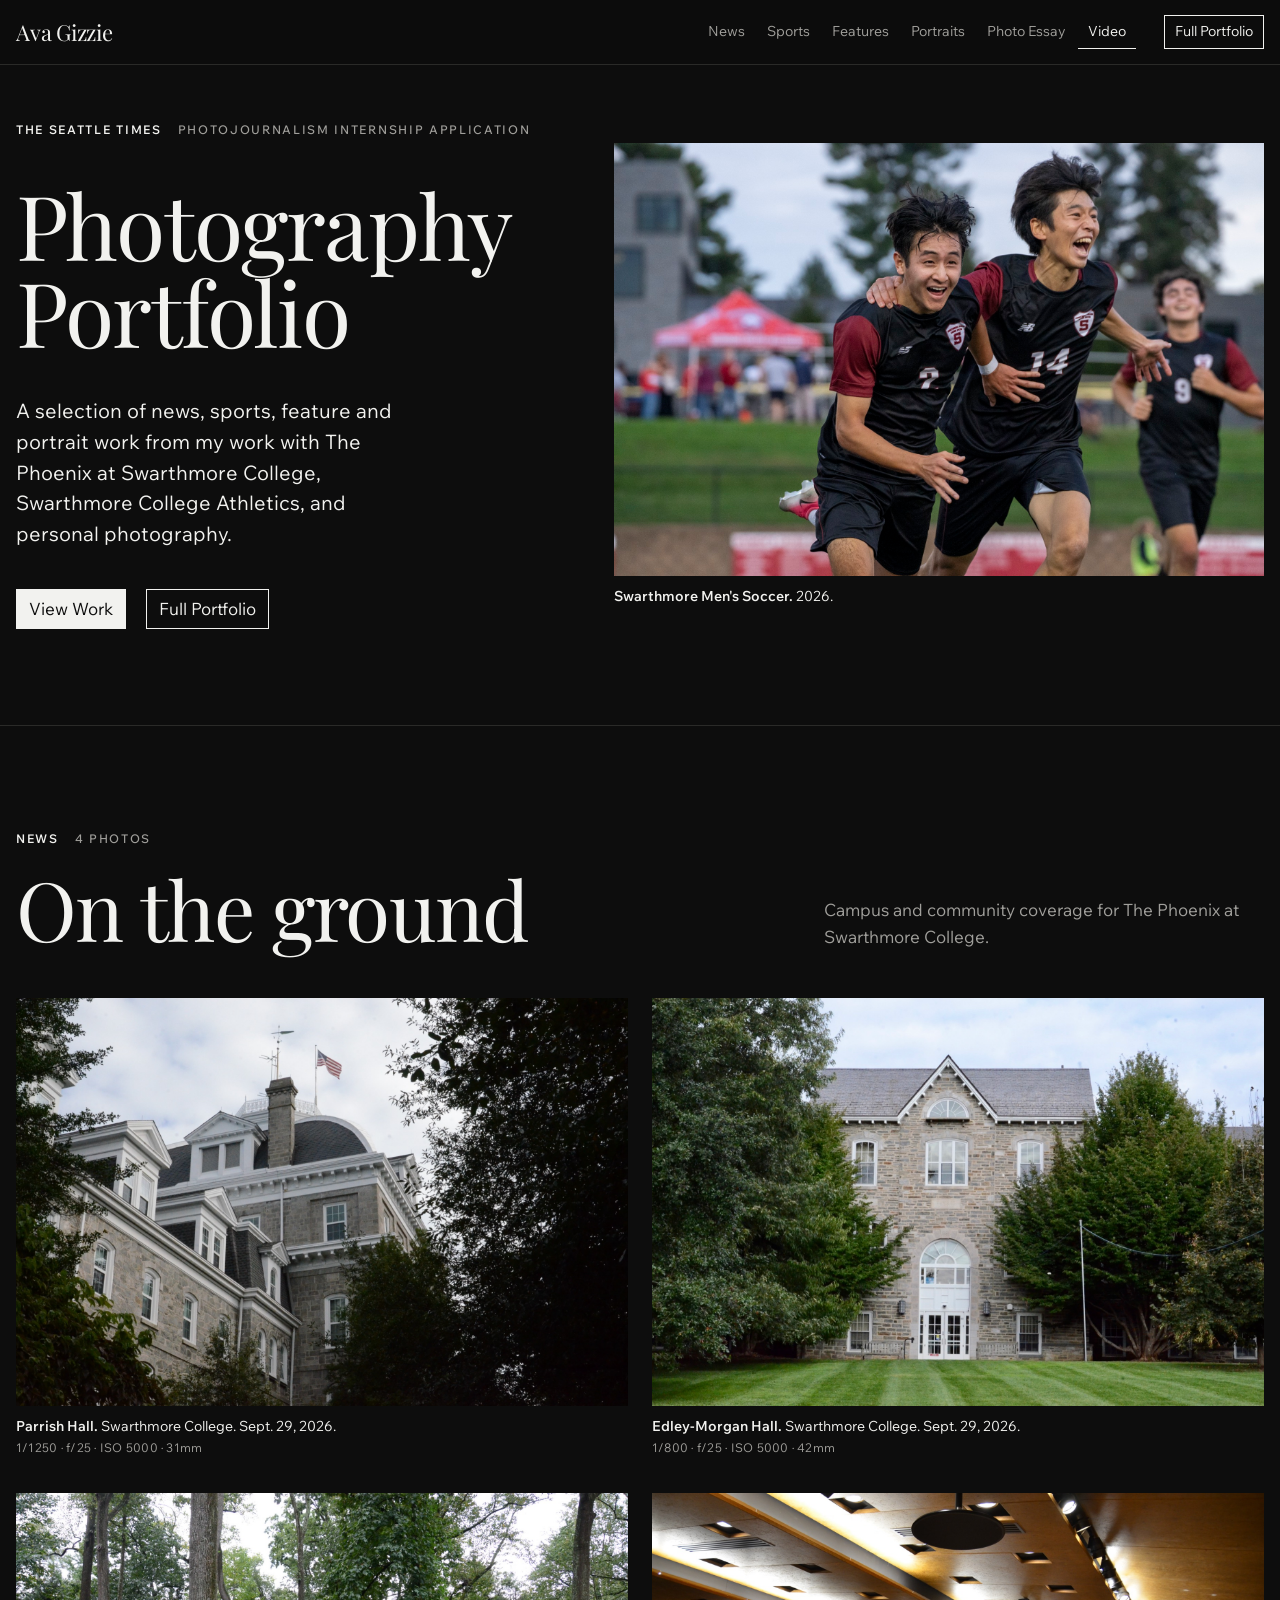
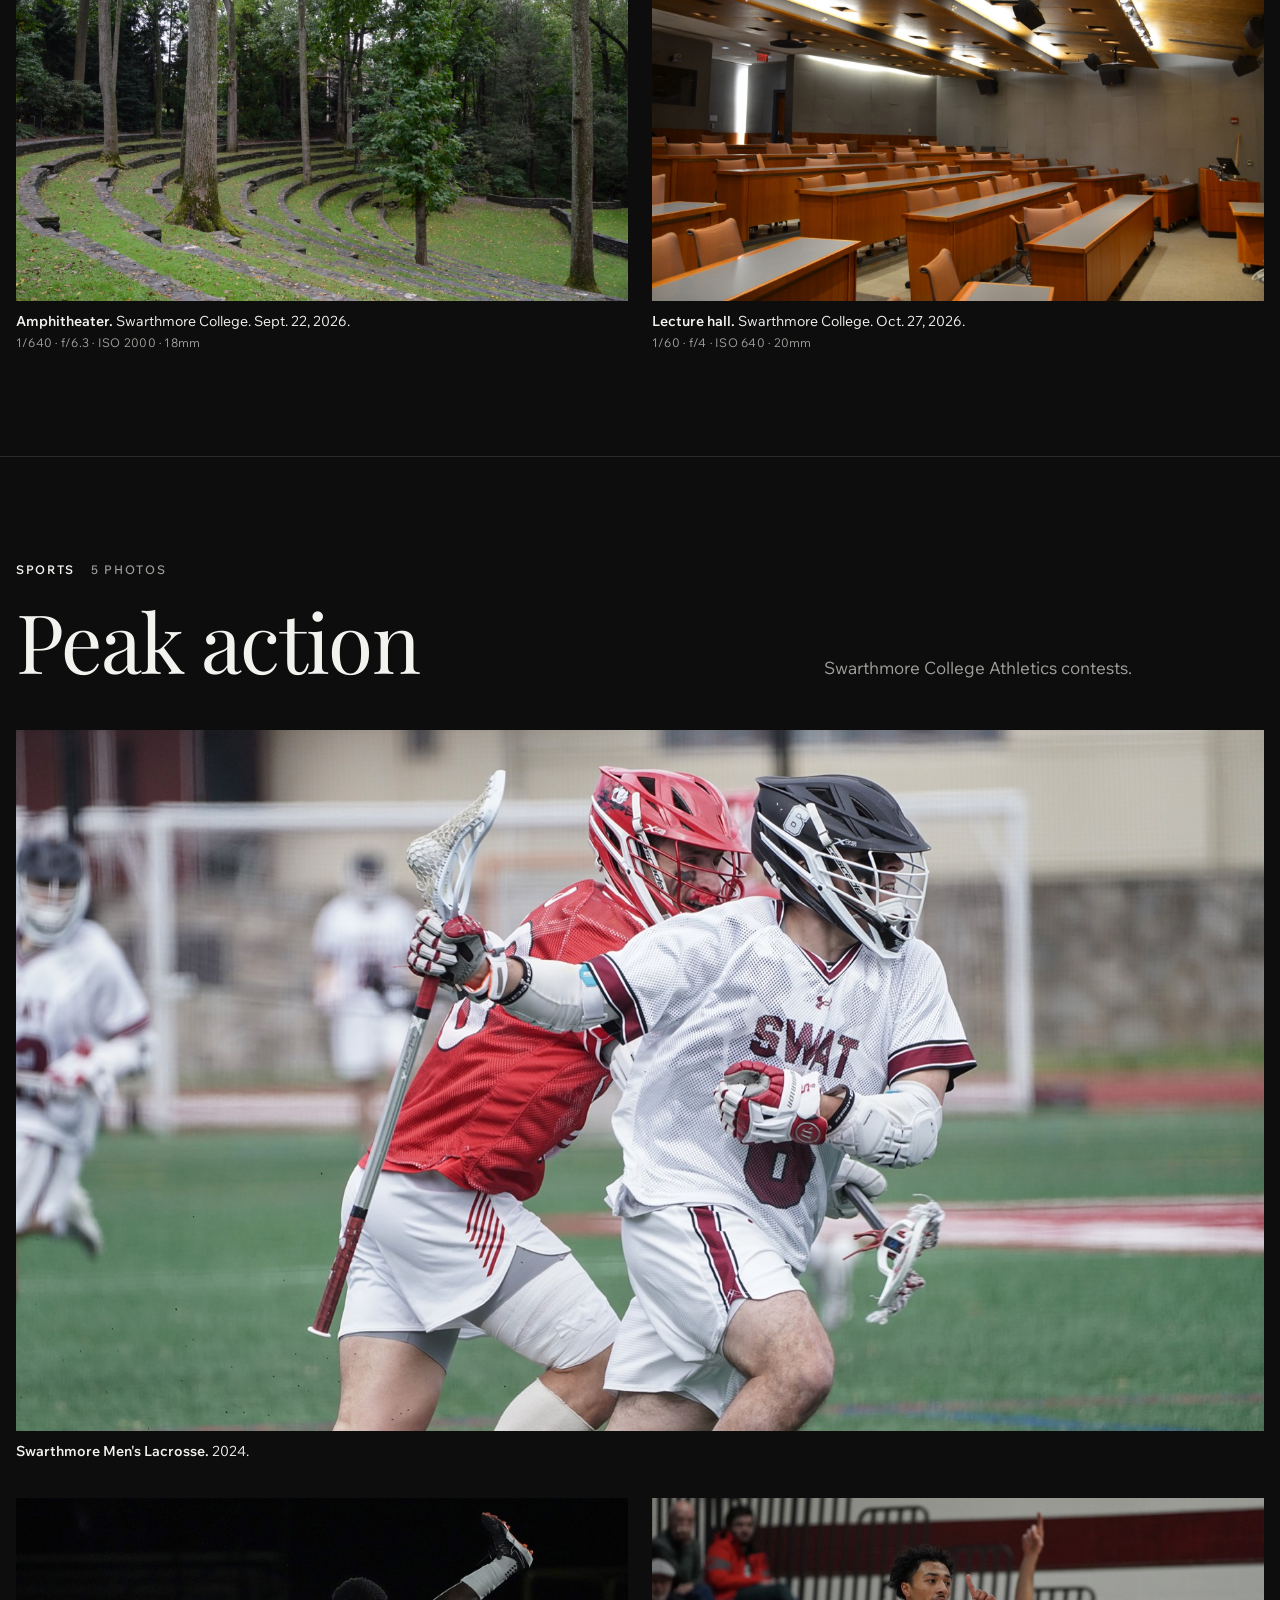
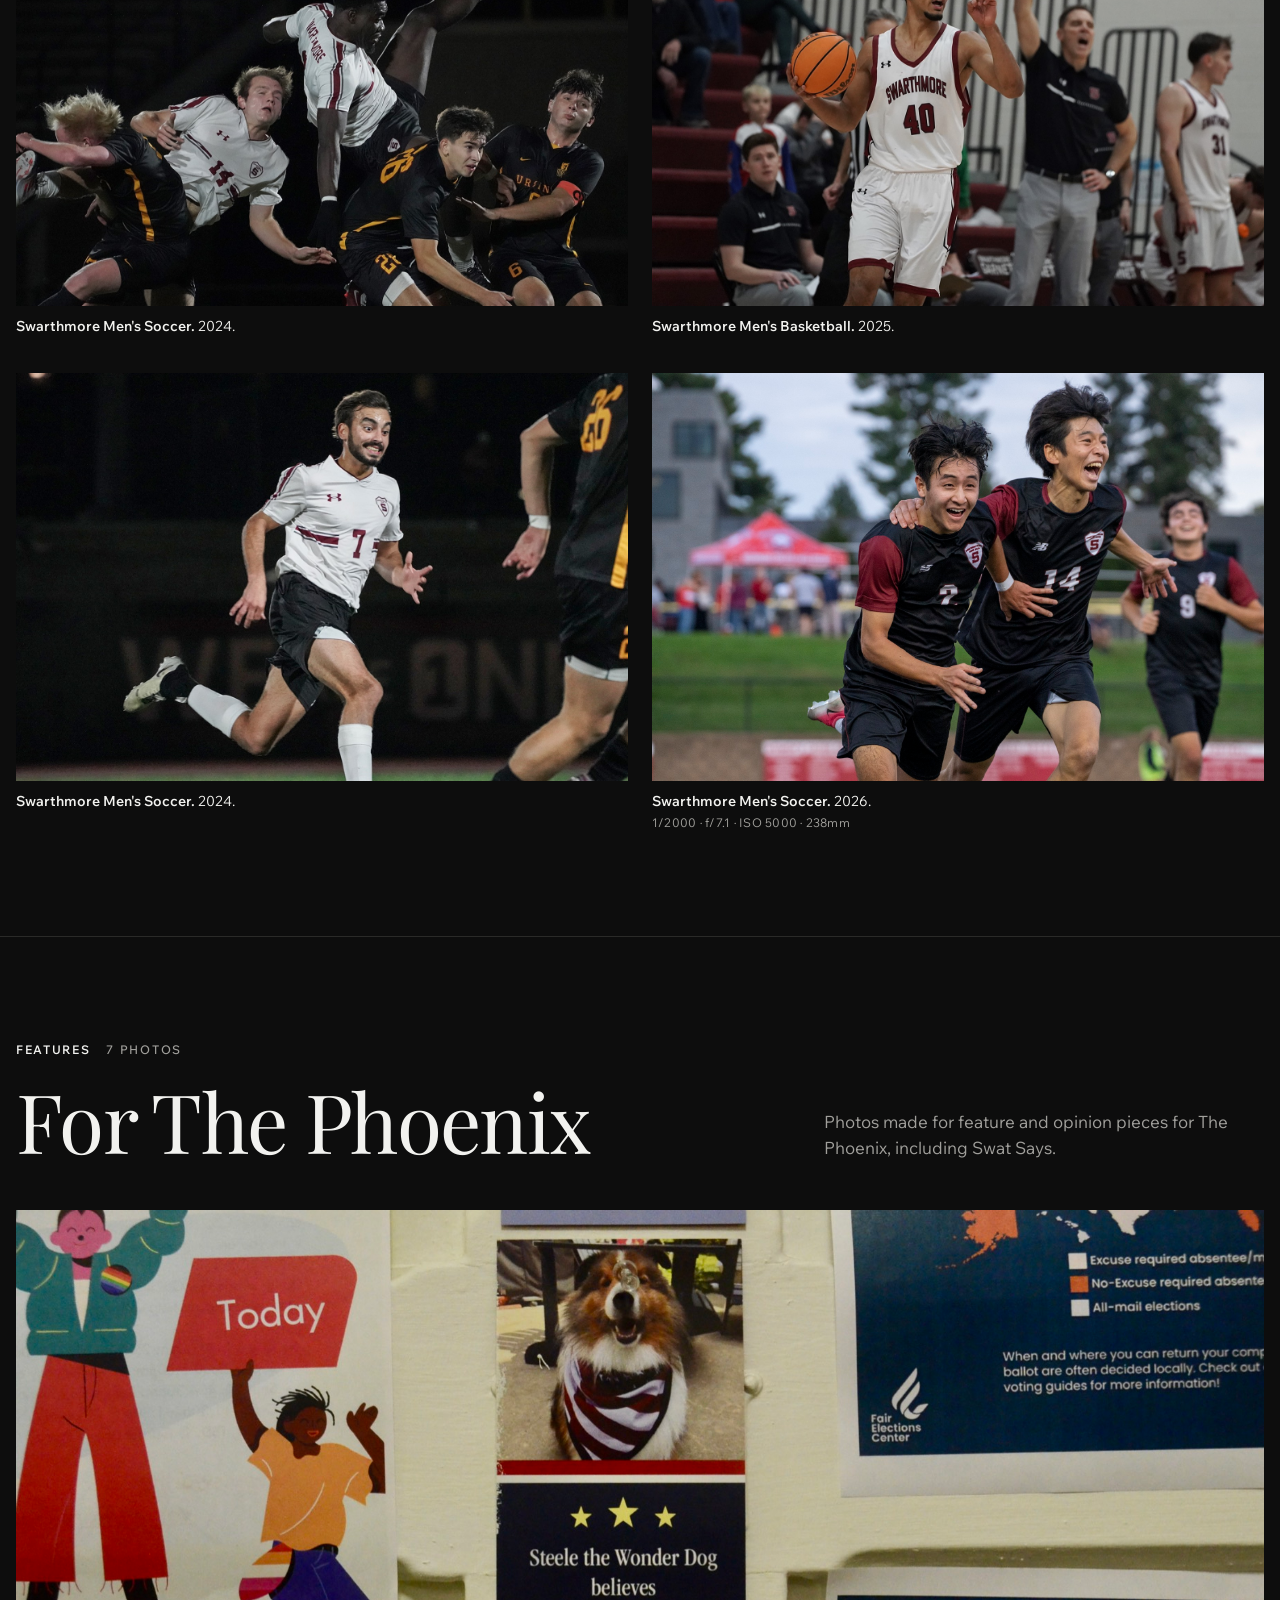
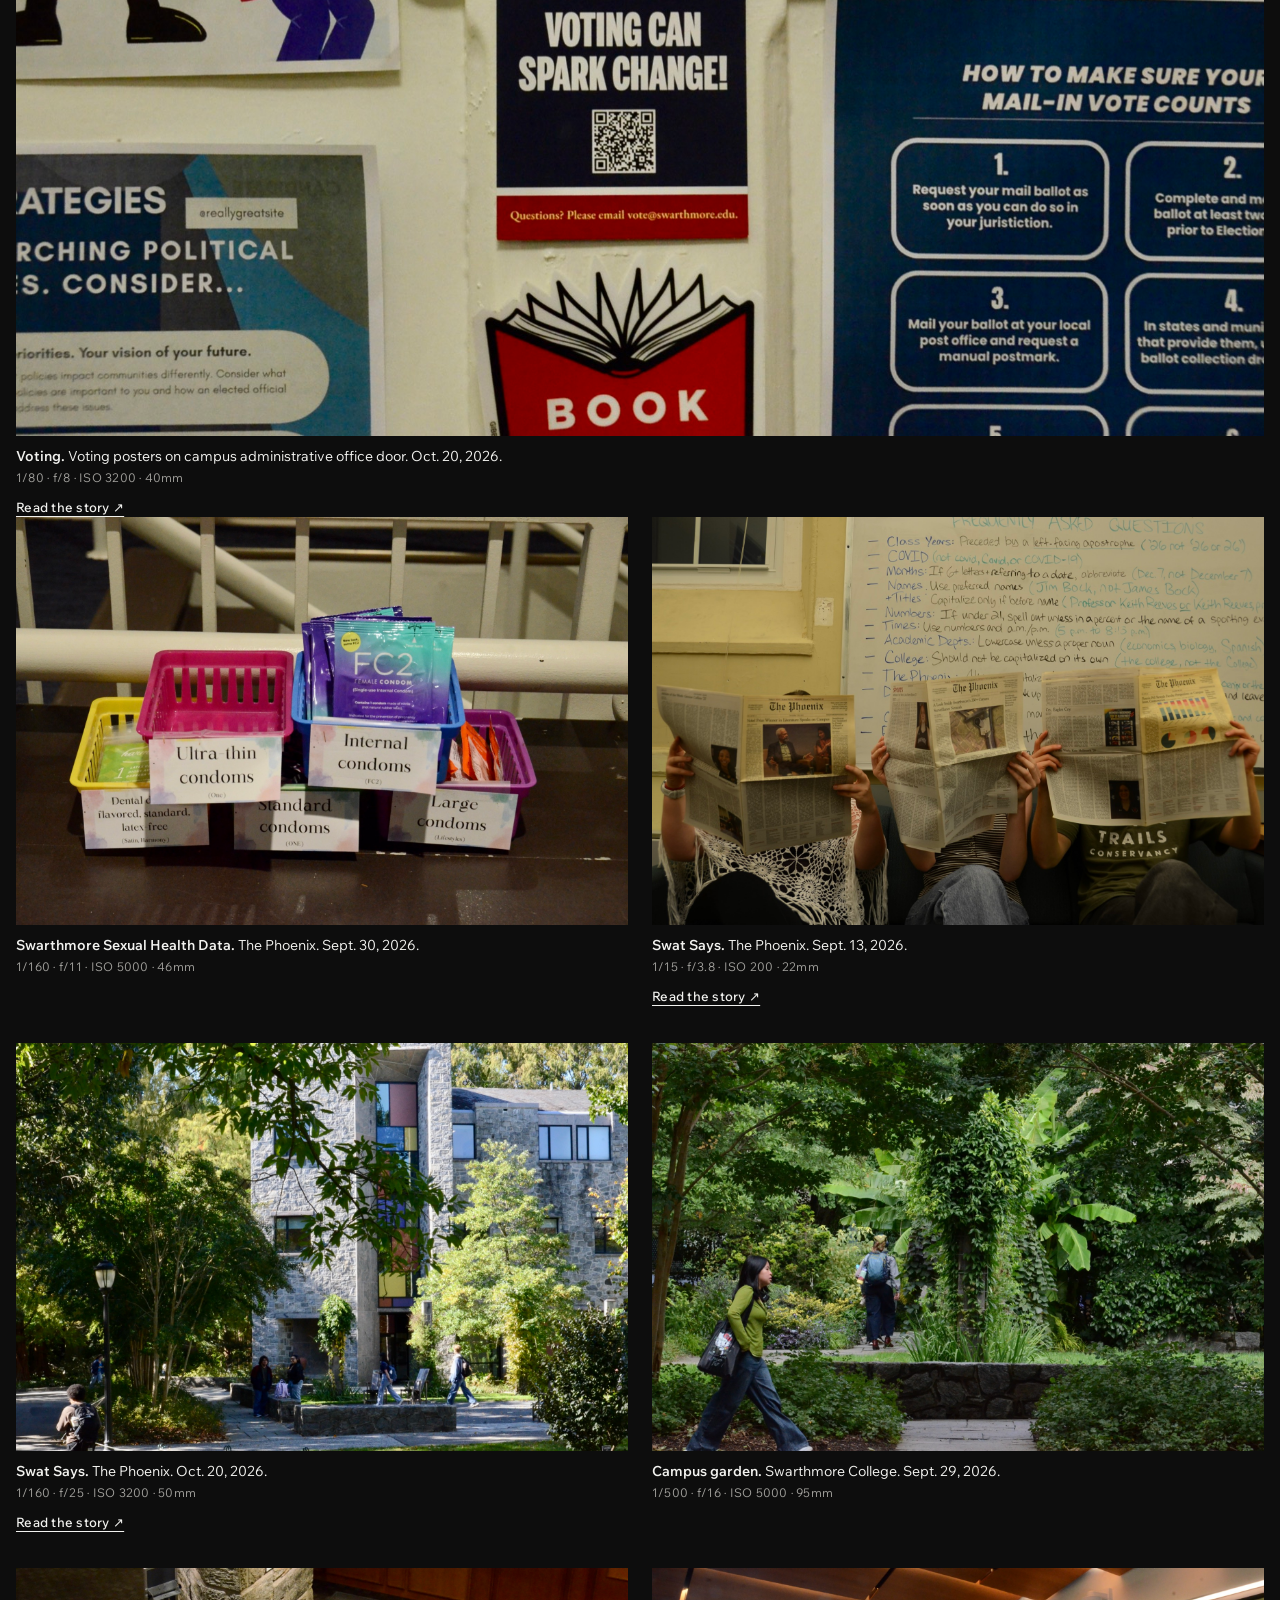
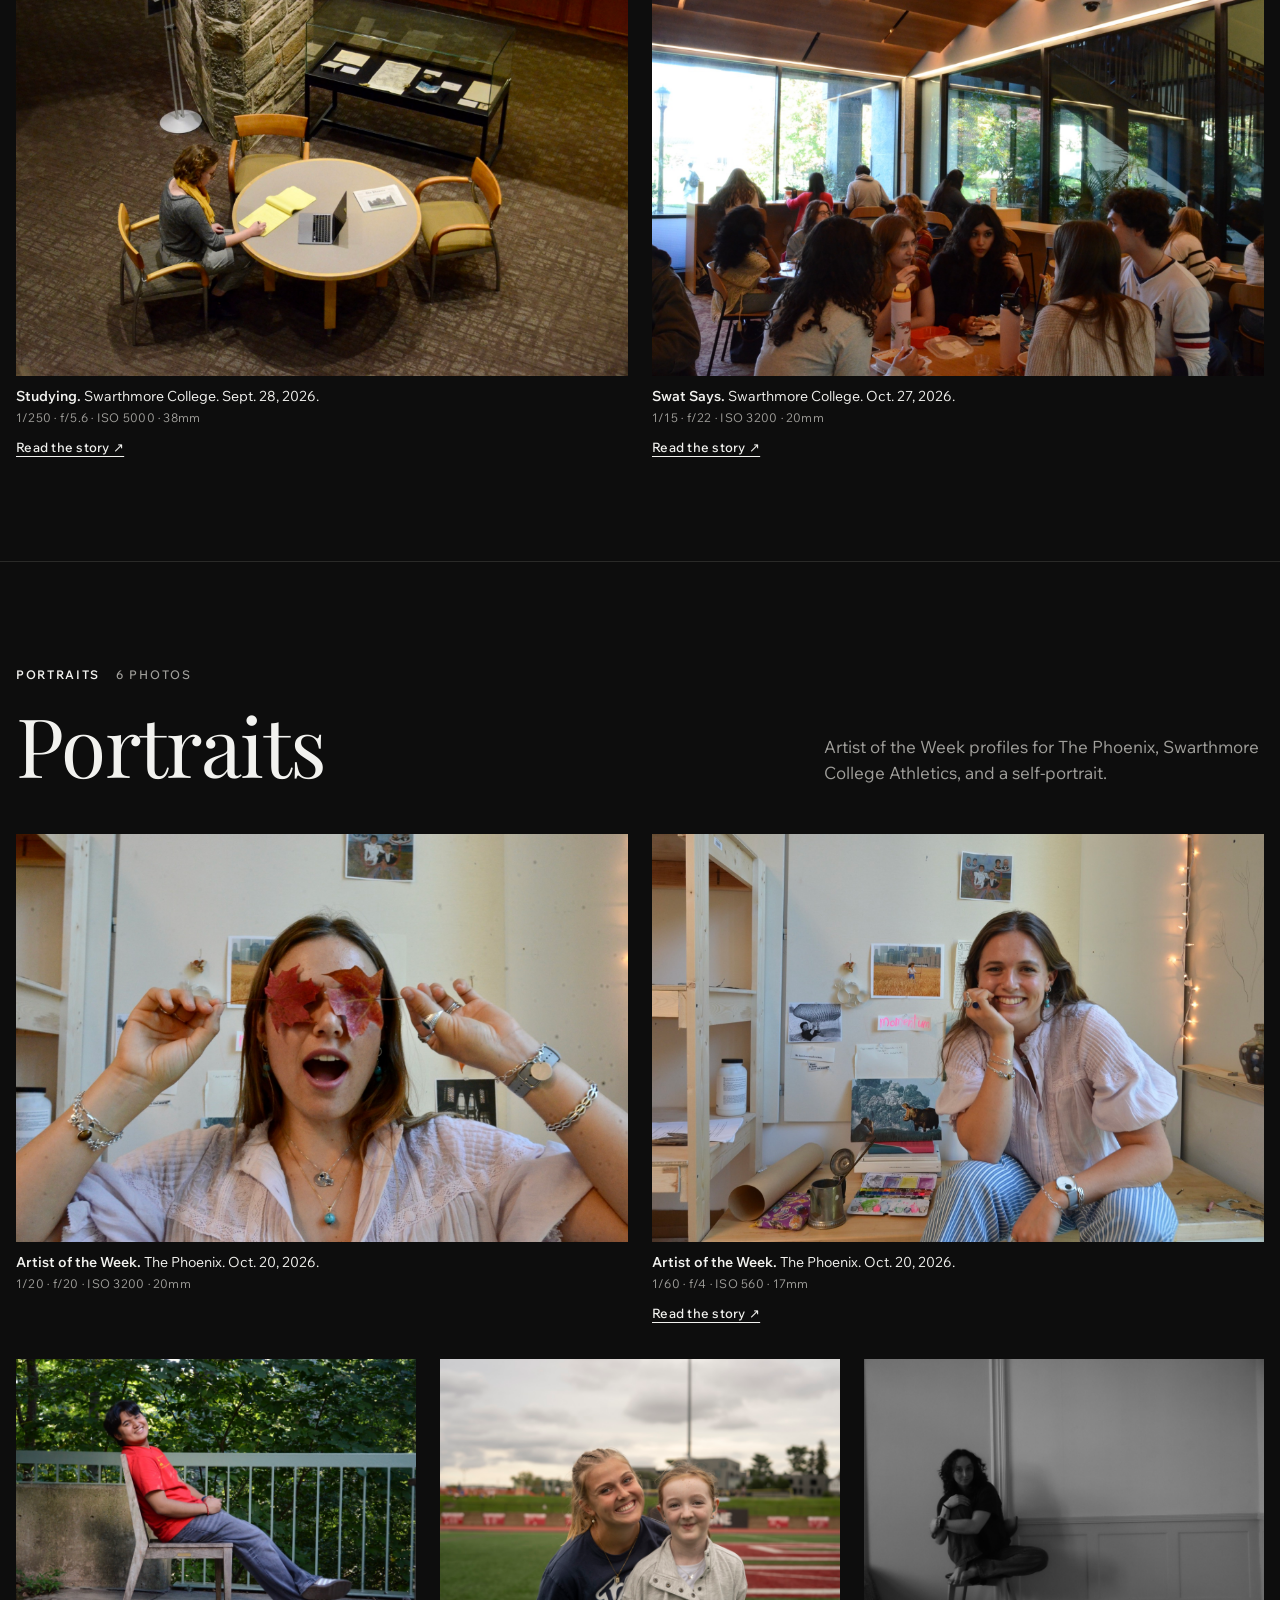
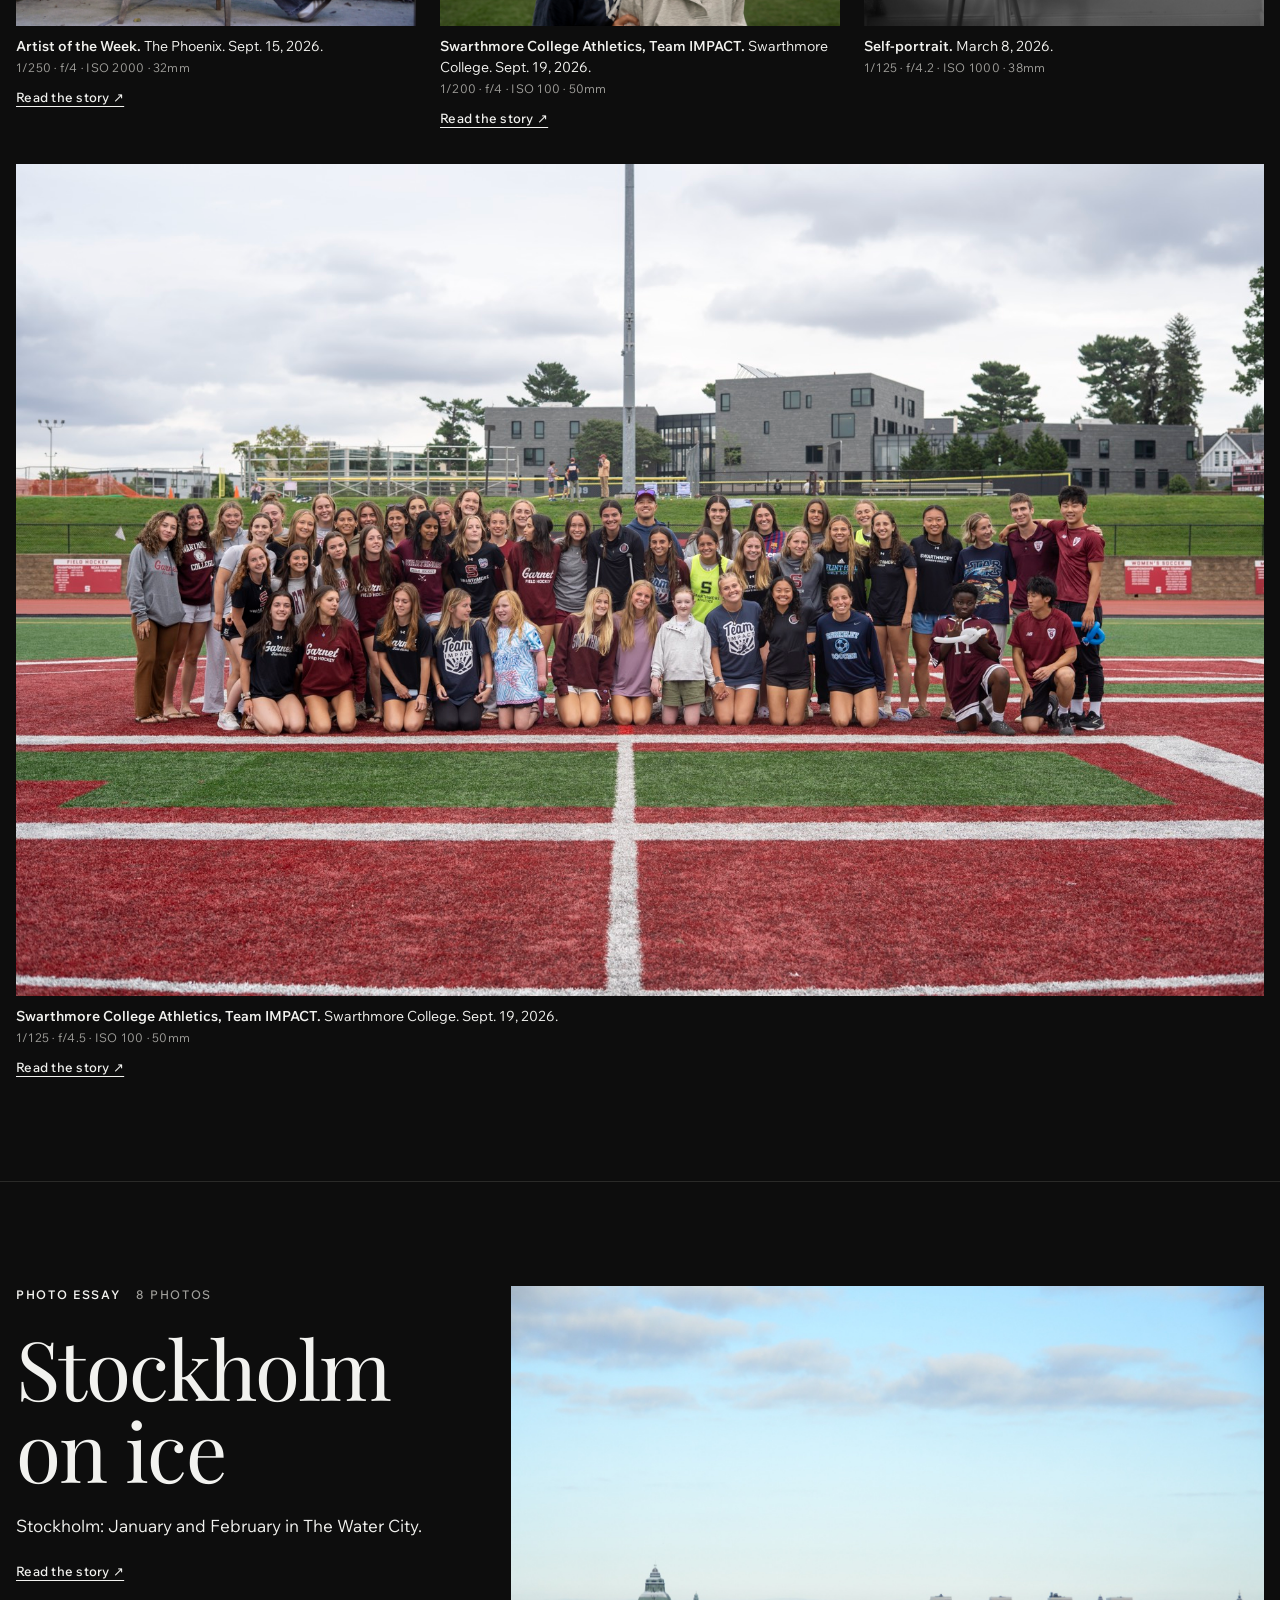
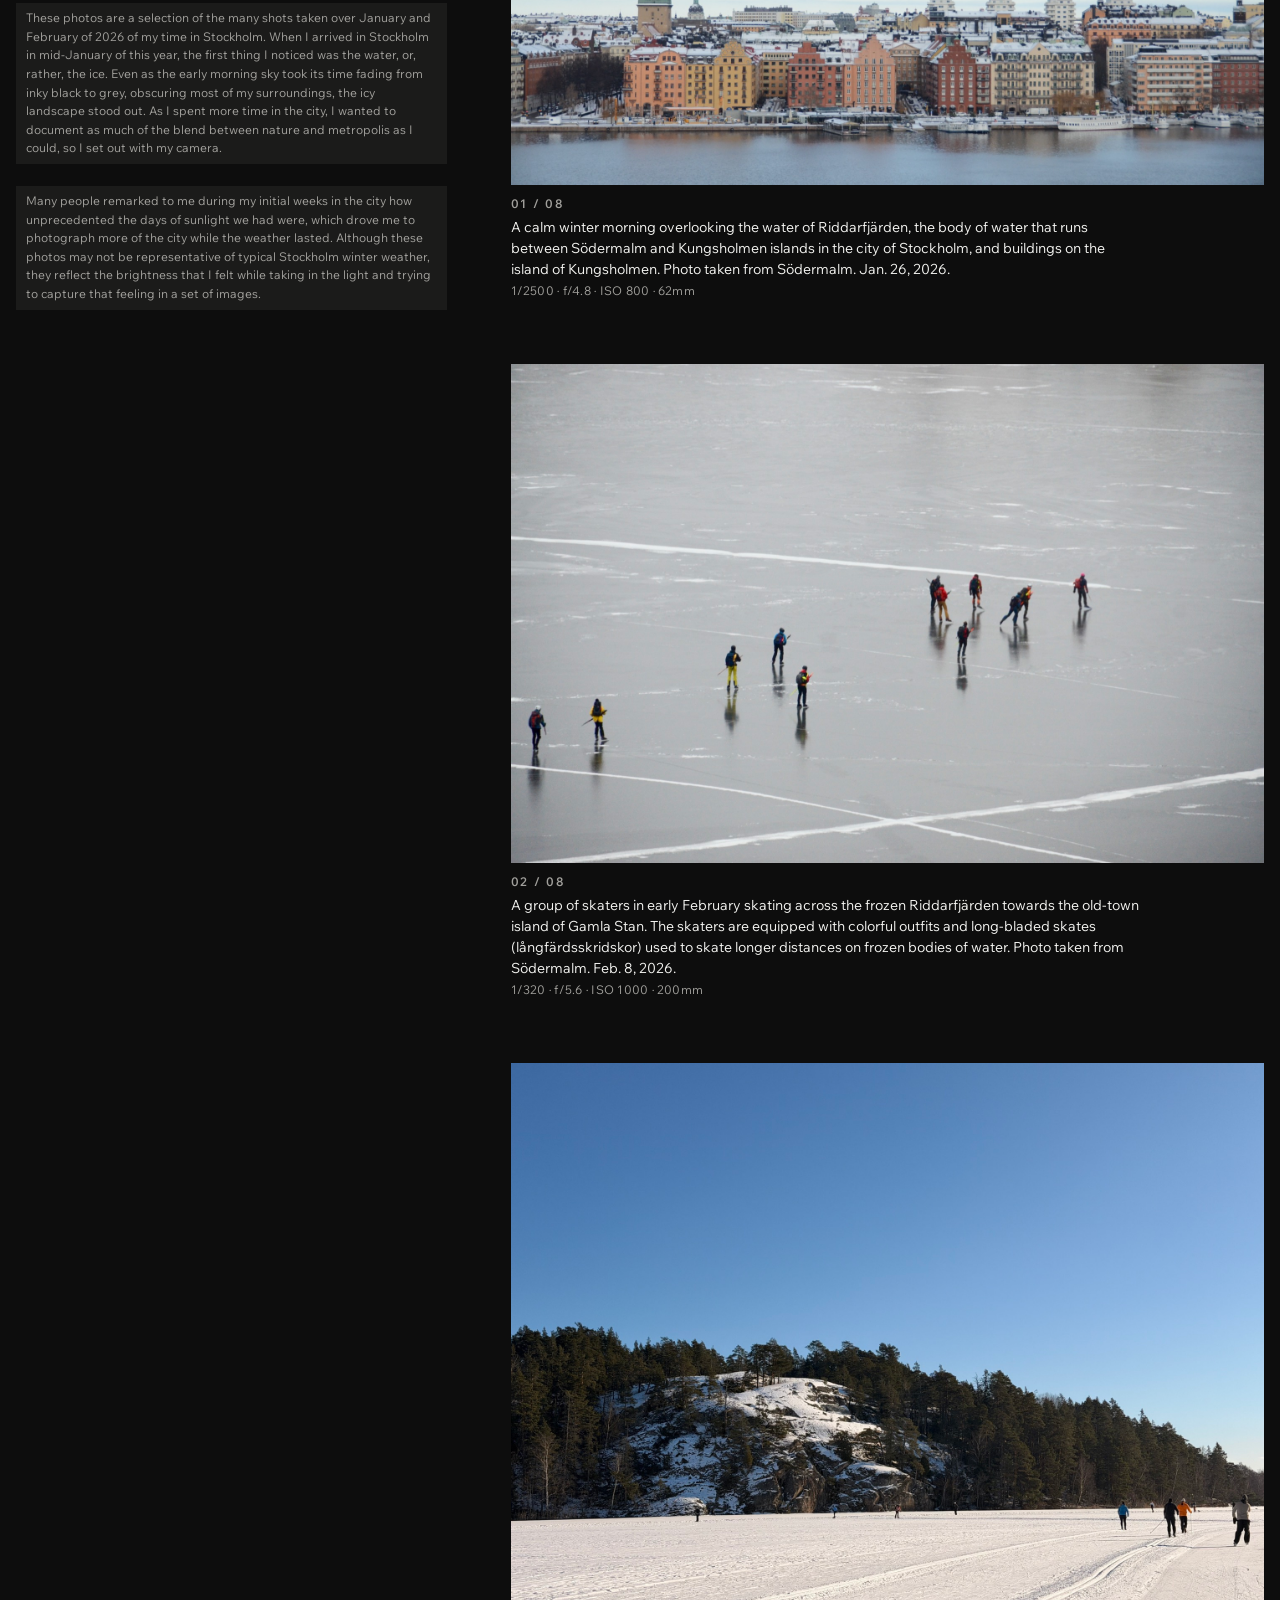
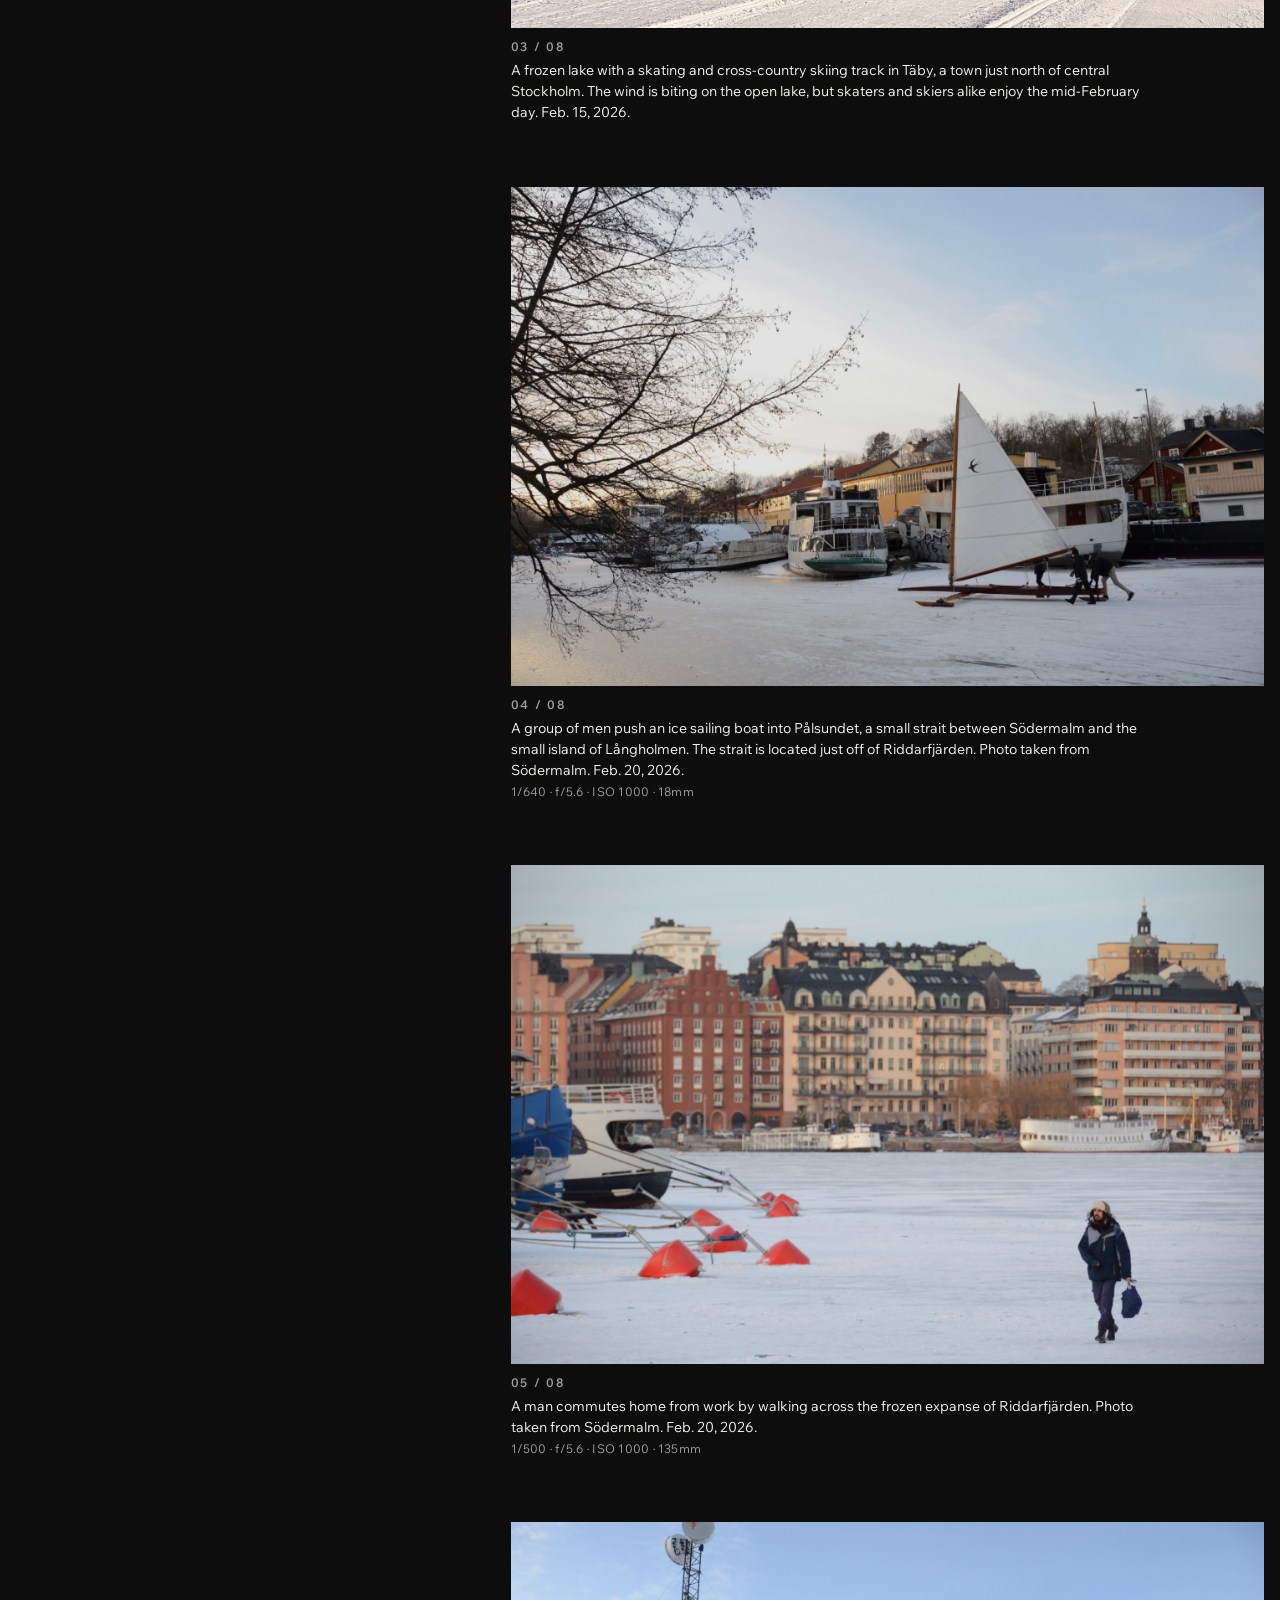
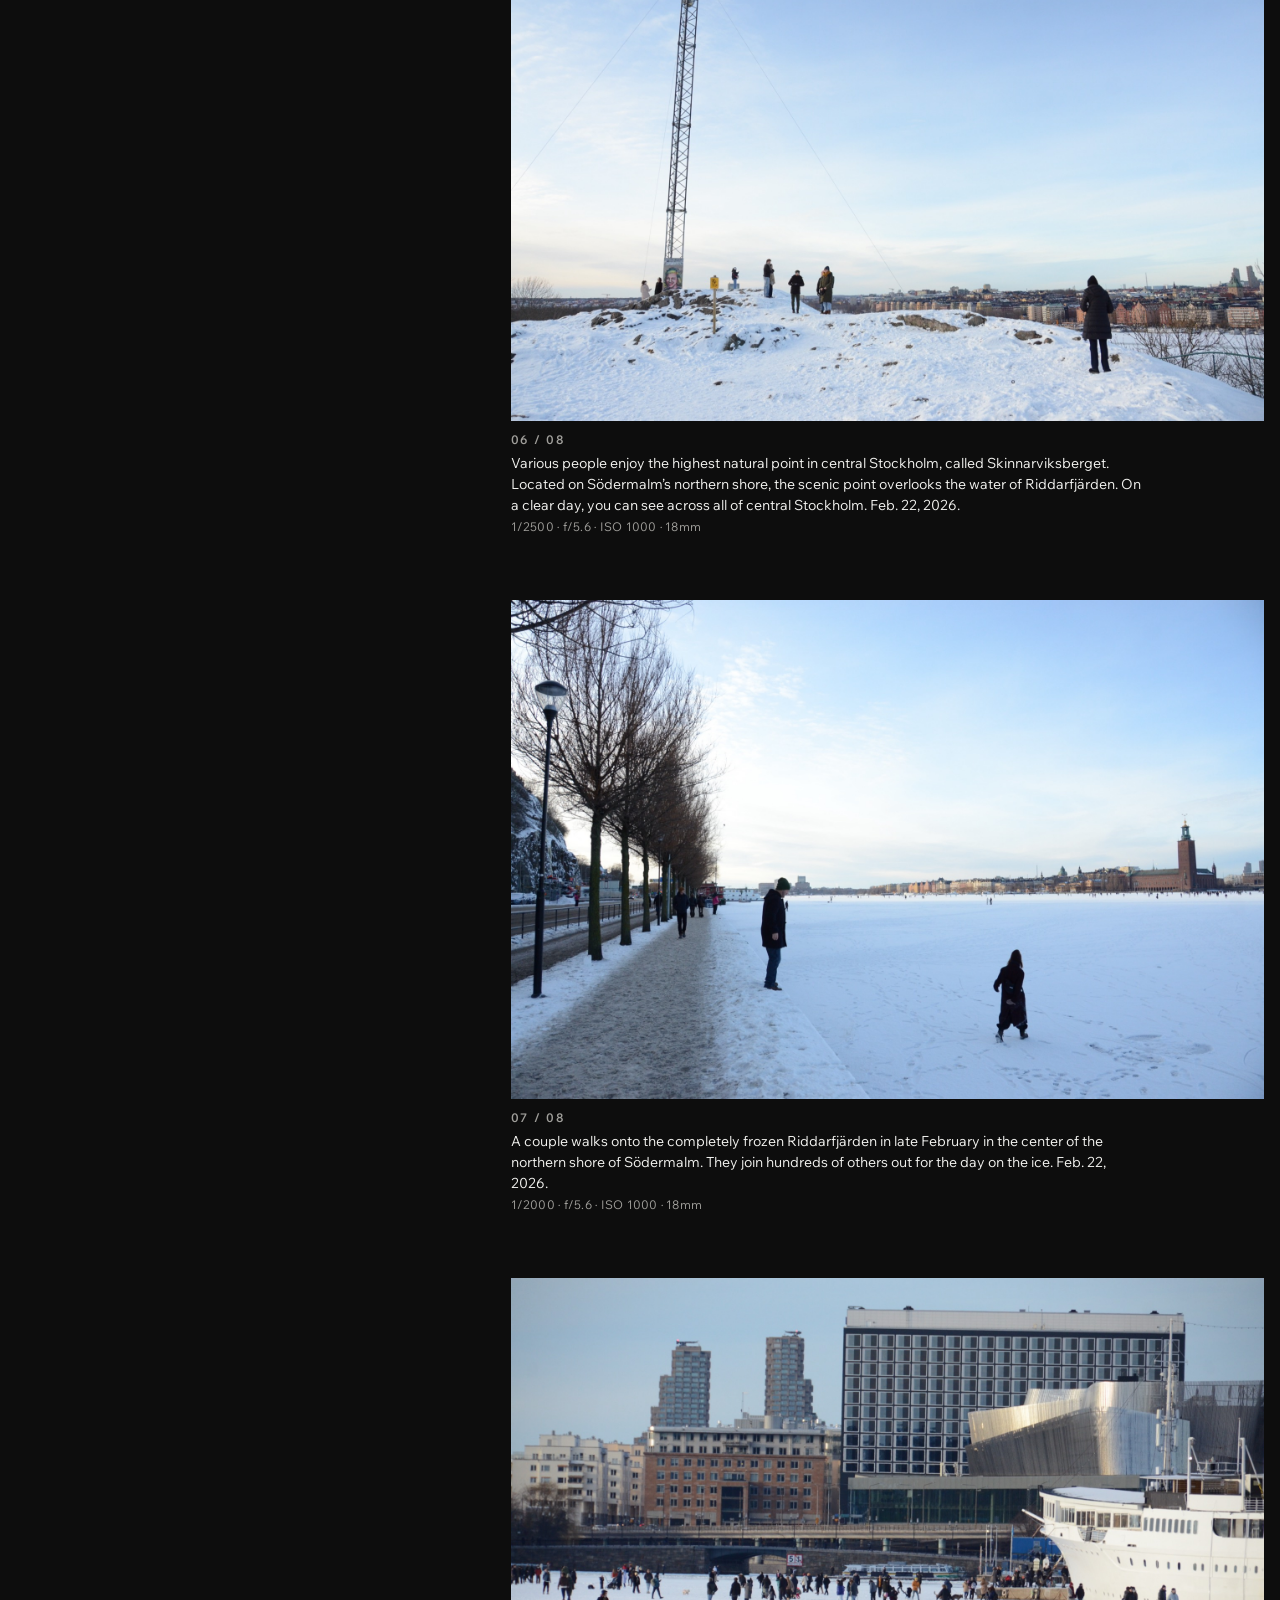
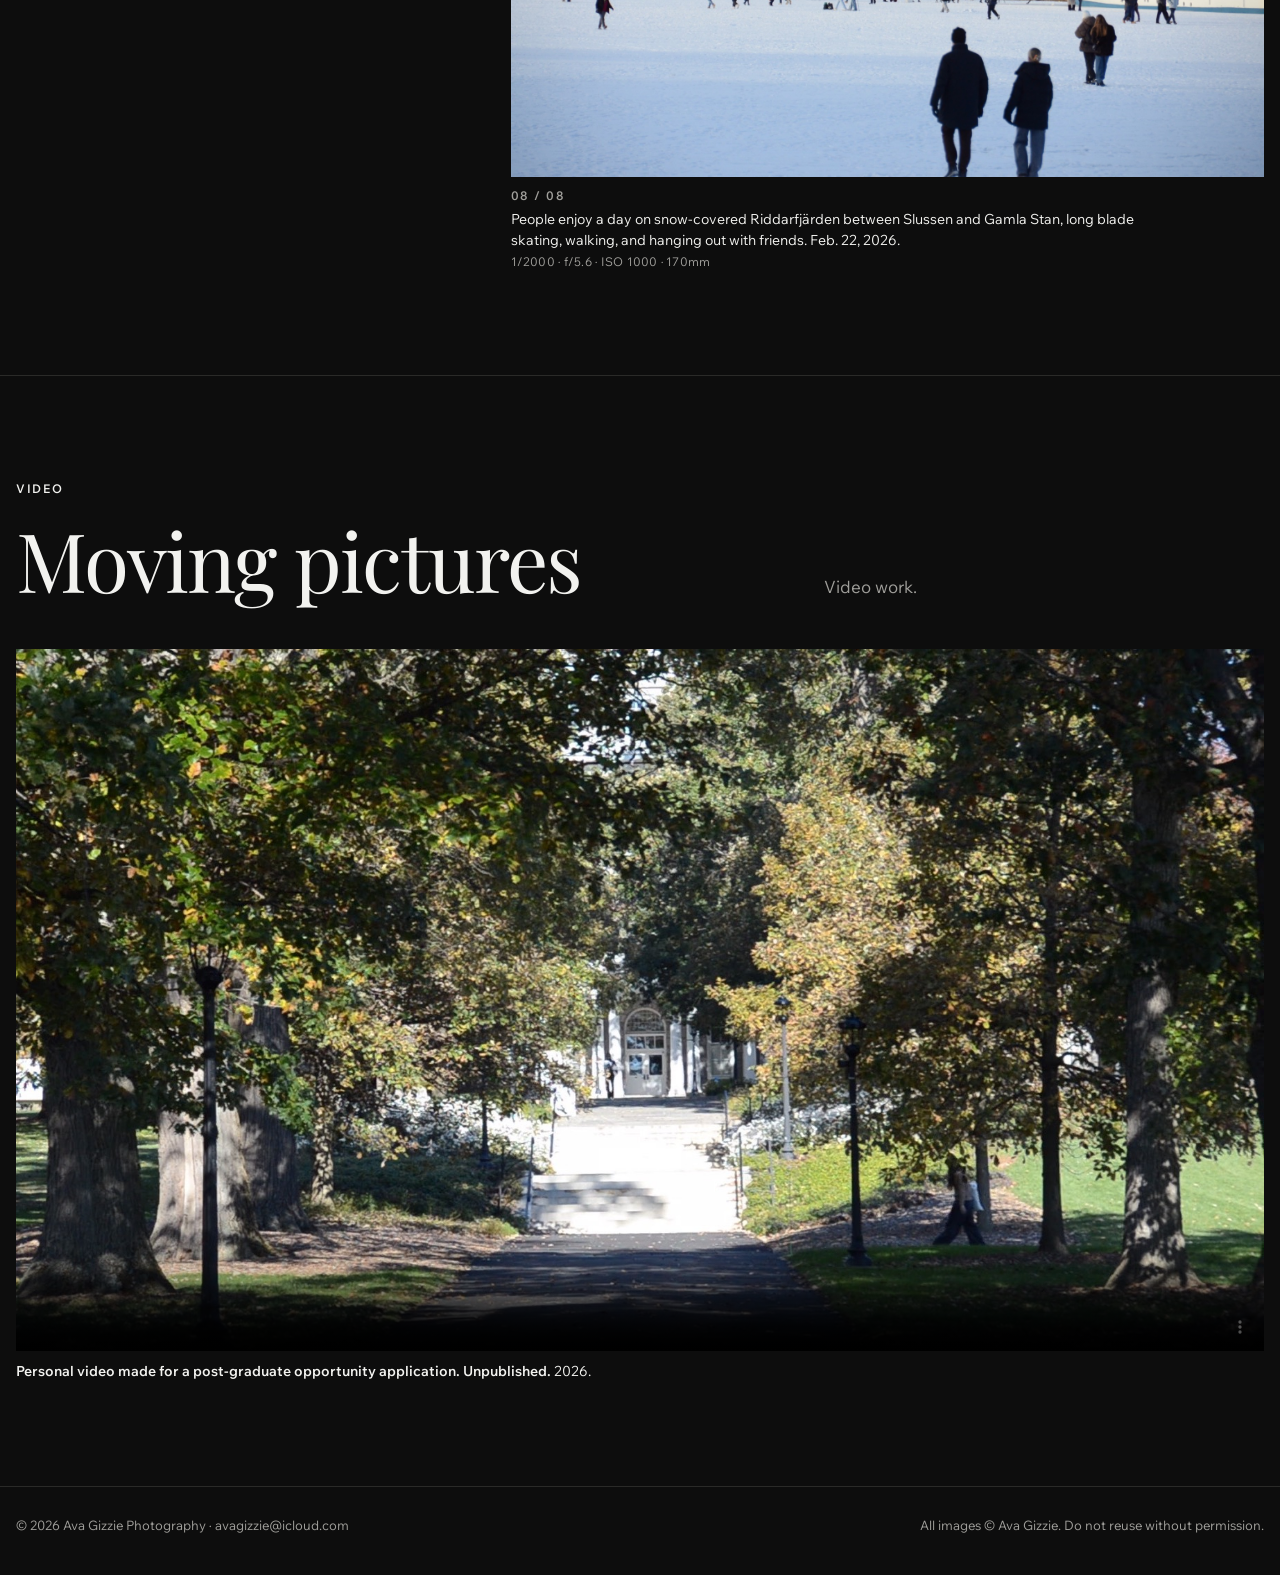
==== commit bcd72dc7: "dark mode standard" ====
--- a/seattle-times.html
+++ b/seattle-times.html
@@ -3,6 +3,7 @@
 <head>
   <meta charset="utf-8">
   <meta name="viewport" content="width=device-width, initial-scale=1, viewport-fit=cover">
+  <meta name="color-scheme" content="dark">
   <title>Seattle Times Photojournalism Internship Application · Ava Gizzie Photography</title>
   <meta name="description" content="Ava Gizzie's photo internship application portfolio for The Seattle Times: news, sports, features and portraits.">
   <link rel="preconnect" href="https://fonts.googleapis.com">
--- a/css/style.css
+++ b/css/style.css
@@ -5,28 +5,19 @@
 img { max-width: 100%; }
 [hidden] { display: none !important; }
 
-/* Layout: white gallery wall, one long scroll. Large light serif for names and section titles, quiet sans for everything else, square black buttons. Photos carry all the color. */
+/* Layout: dark gallery wall, one long scroll. Large light serif for names and section titles, quiet sans for everything else, square buttons. Photos carry all the color. Always dark, regardless of the visitor's system setting. */
 :root {
-  --bg: #ffffff;
-  --surface: #f1f1ef;
-  --fg: #0b0b0b;
-  --muted: #5f5f5c;
-  --rule: #e3e3e0;
+  --bg: #0d0d0d;
+  --surface: #1b1b1a;
+  --fg: #f2f2ef;
+  --muted: #a09f9b;
+  --rule: #2a2a28;
+  color-scheme: dark;
   --display: "Playfair Display", "Didot", "Bodoni 72", Georgia, serif;
   --body: "Wix Madefor Text", "Helvetica Neue", Helvetica, Arial, sans-serif;
   --gutter-l: max(16px, env(safe-area-inset-left, 0px));
   --gutter-r: max(16px, env(safe-area-inset-right, 0px));
   --maxw: 1320px;
-}
-@media (prefers-color-scheme: dark) {
-  :root:not([data-theme="light"]) {
-    --bg: #0d0d0d; --surface: #1b1b1a; --fg: #f2f2ef; --muted: #a09f9b; --rule: #2a2a28;
-    color-scheme: dark;
-  }
-}
-:root[data-theme="dark"] {
-  --bg: #0d0d0d; --surface: #1b1b1a; --fg: #f2f2ef; --muted: #a09f9b; --rule: #2a2a28;
-  color-scheme: dark;
 }
 
 html { scroll-behavior: smooth; scroll-padding-top: 72px; }
